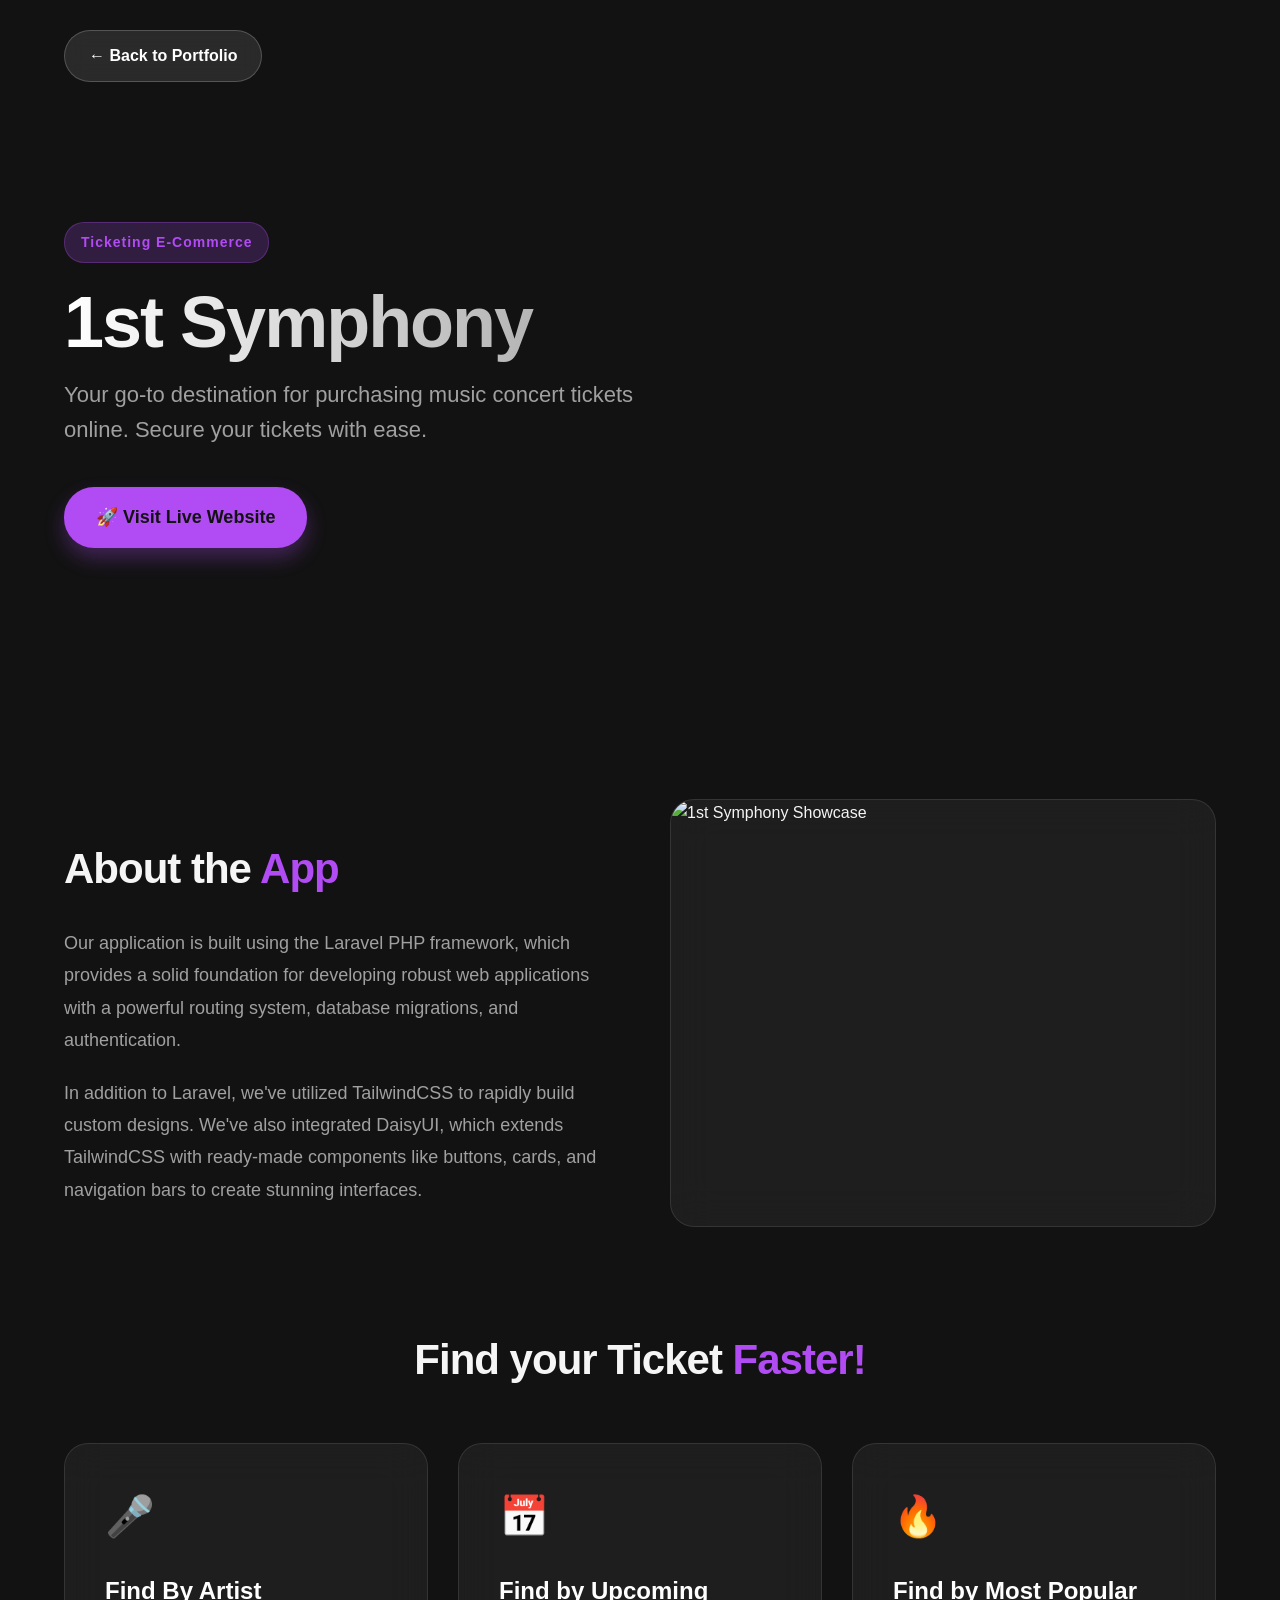
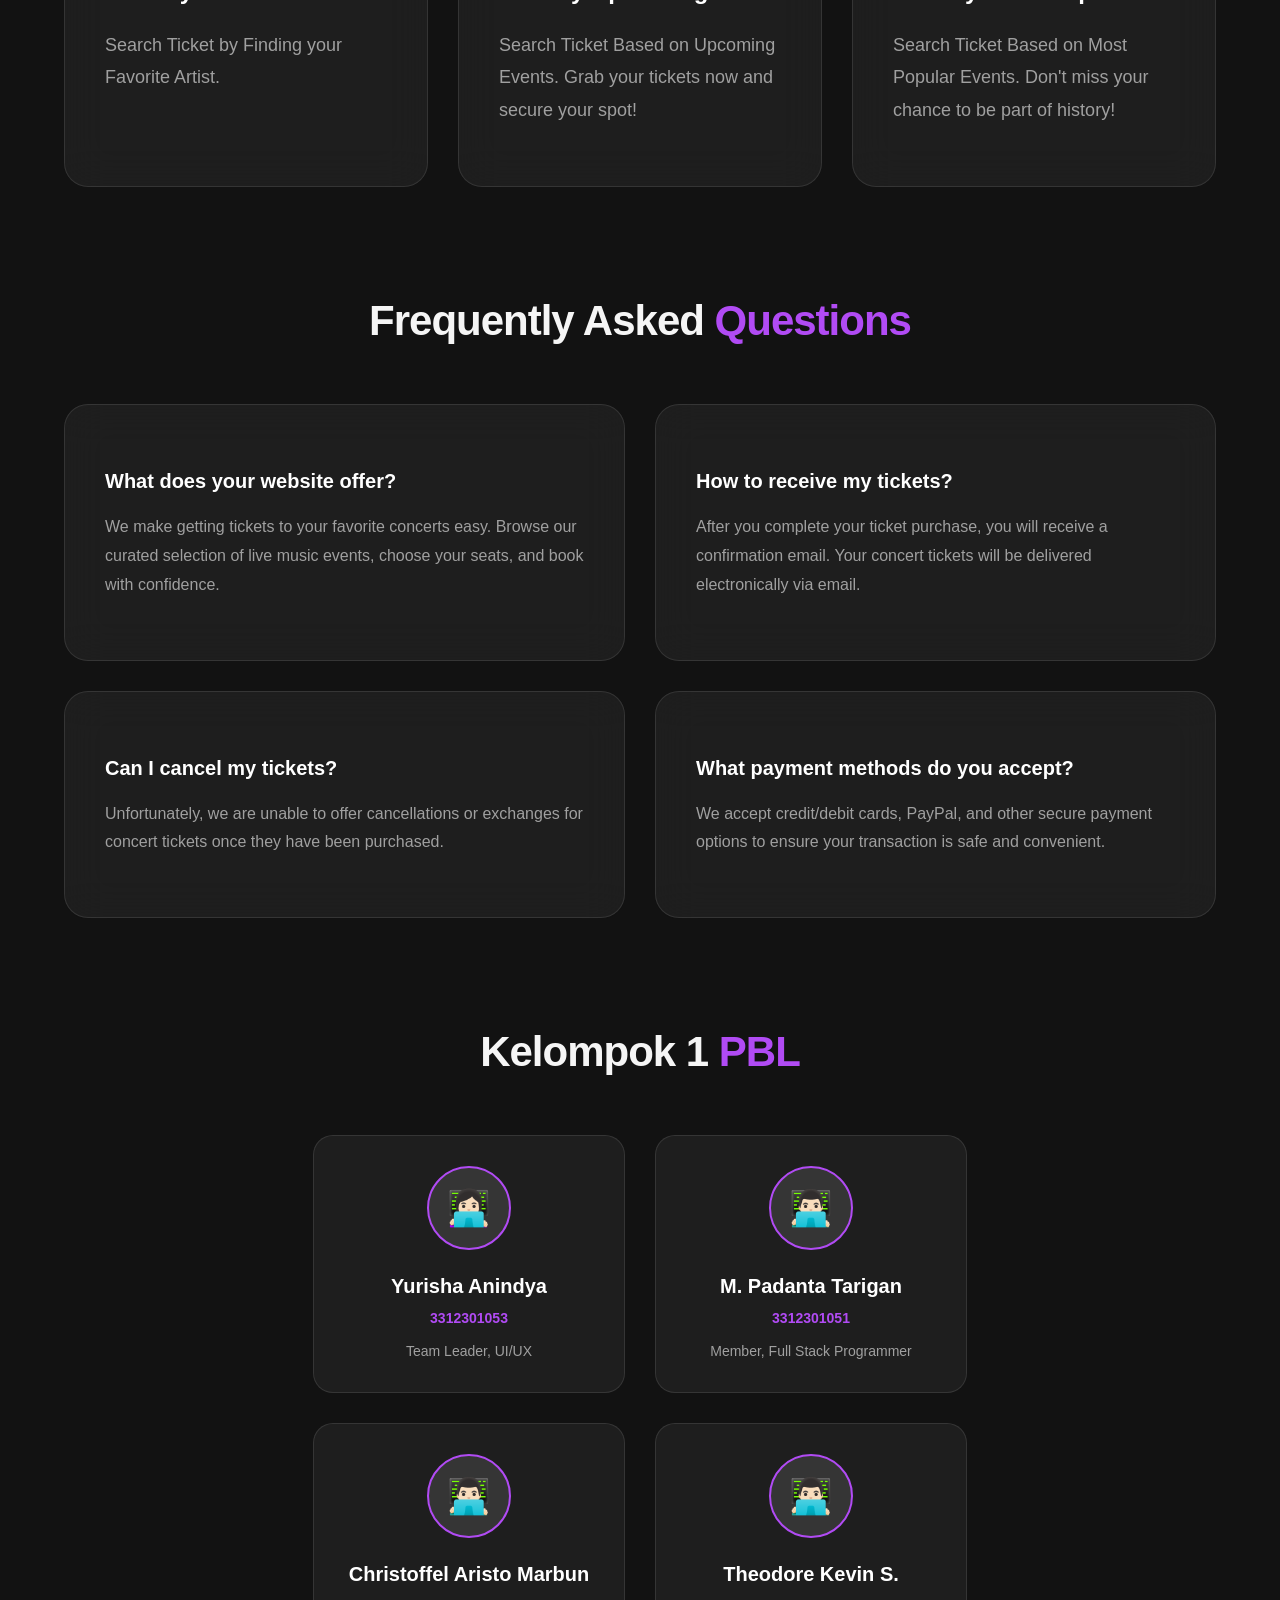
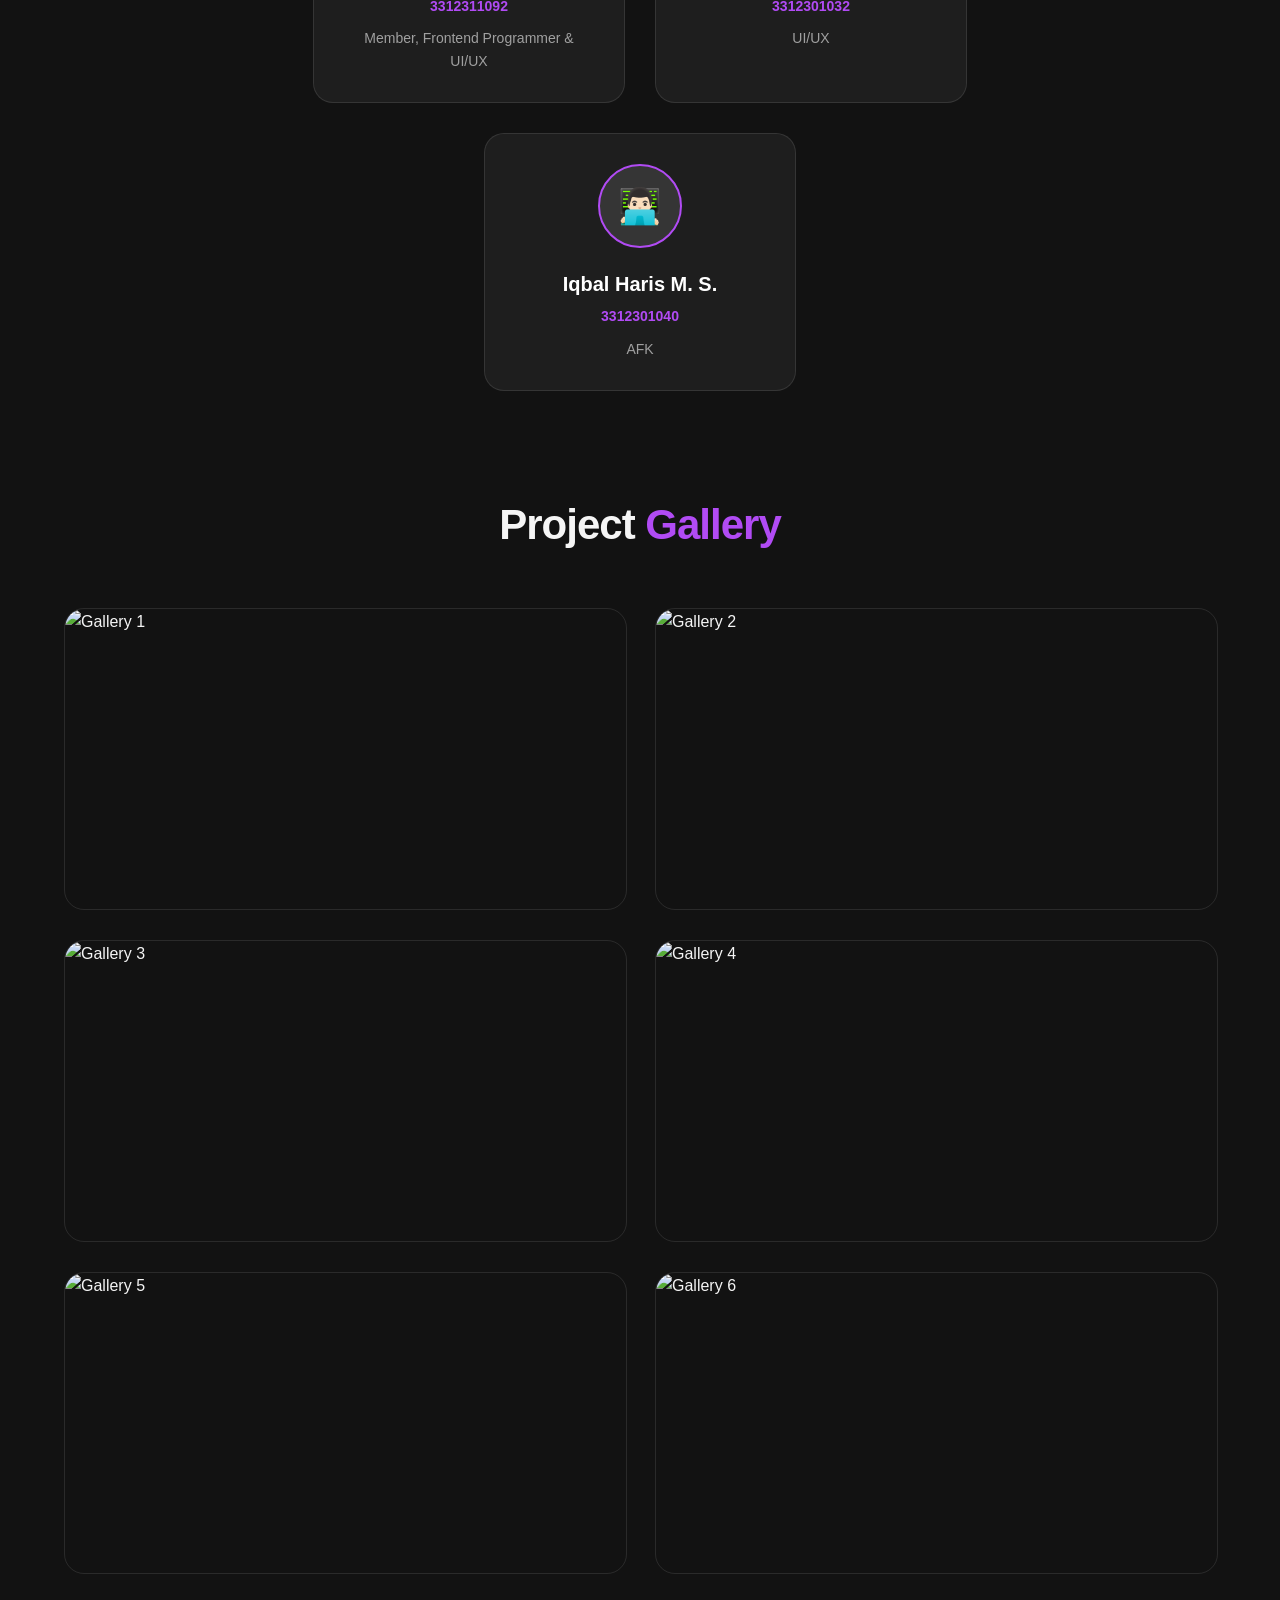
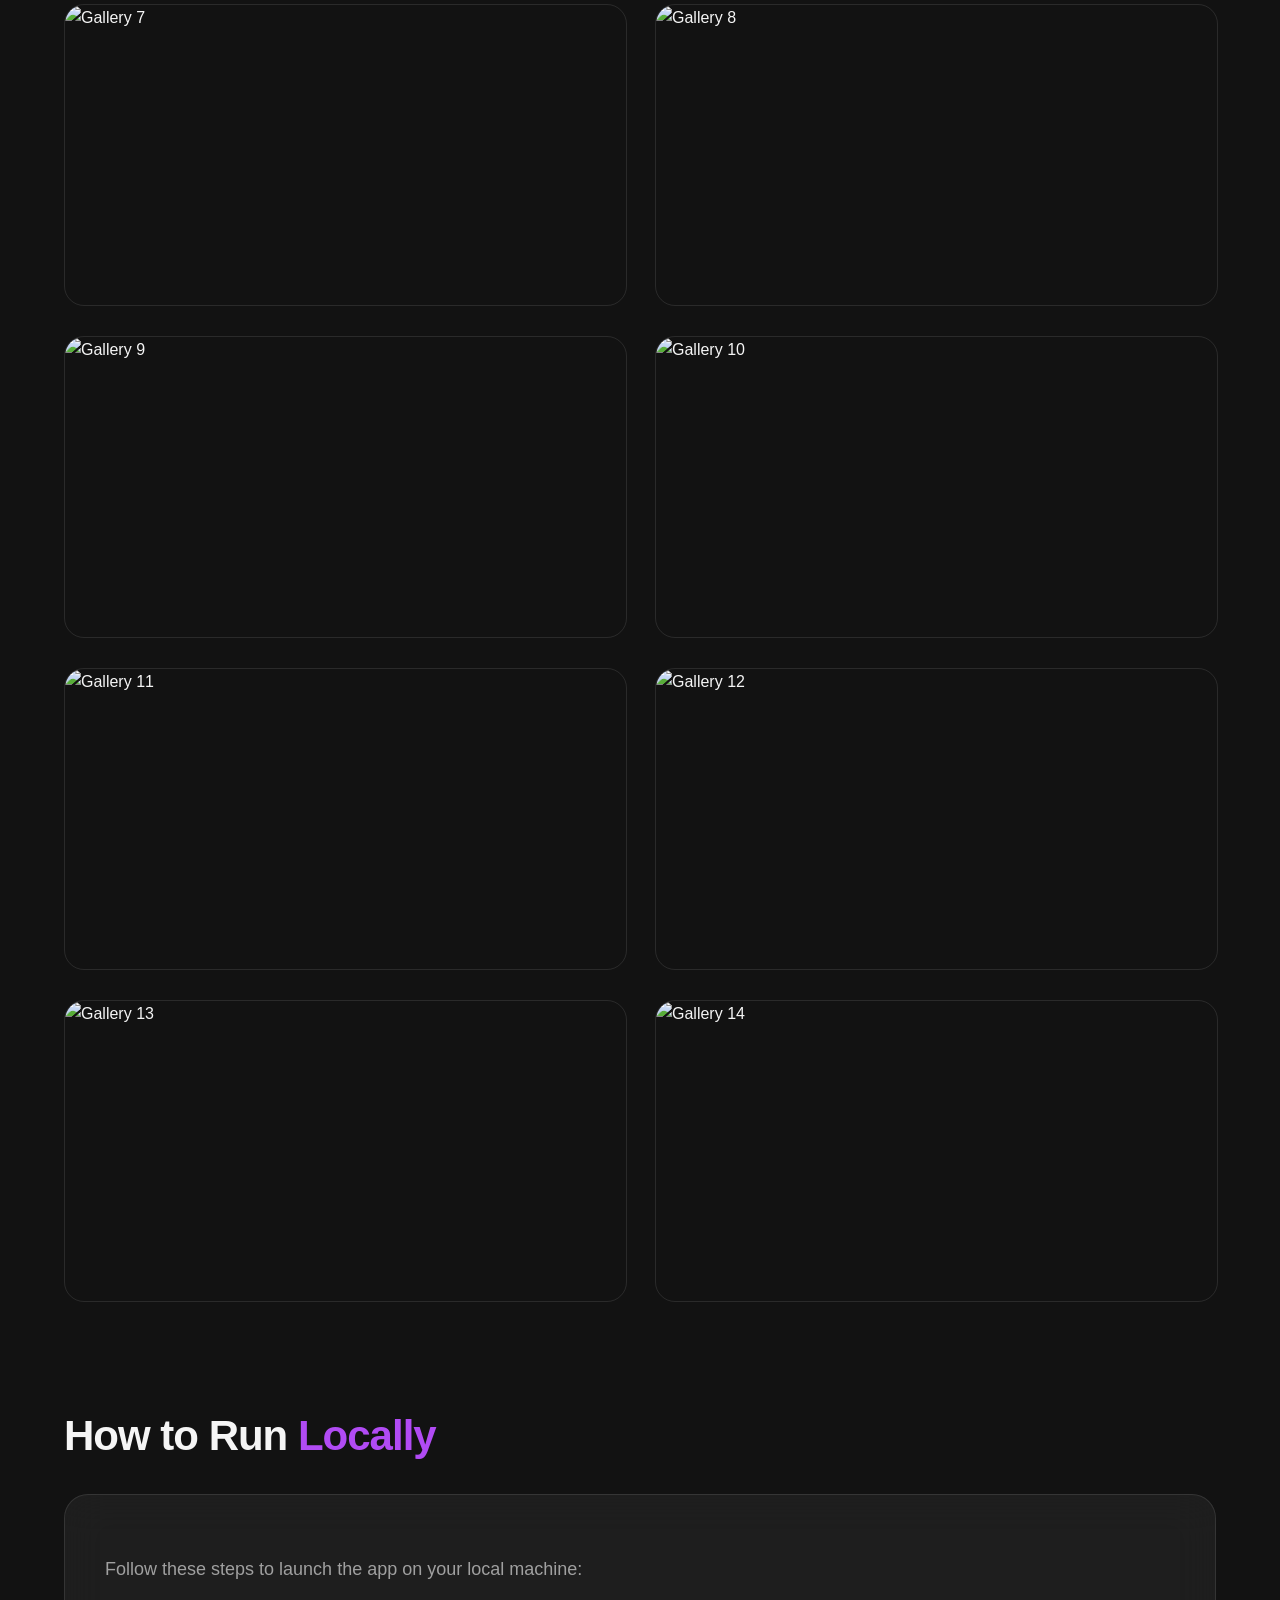
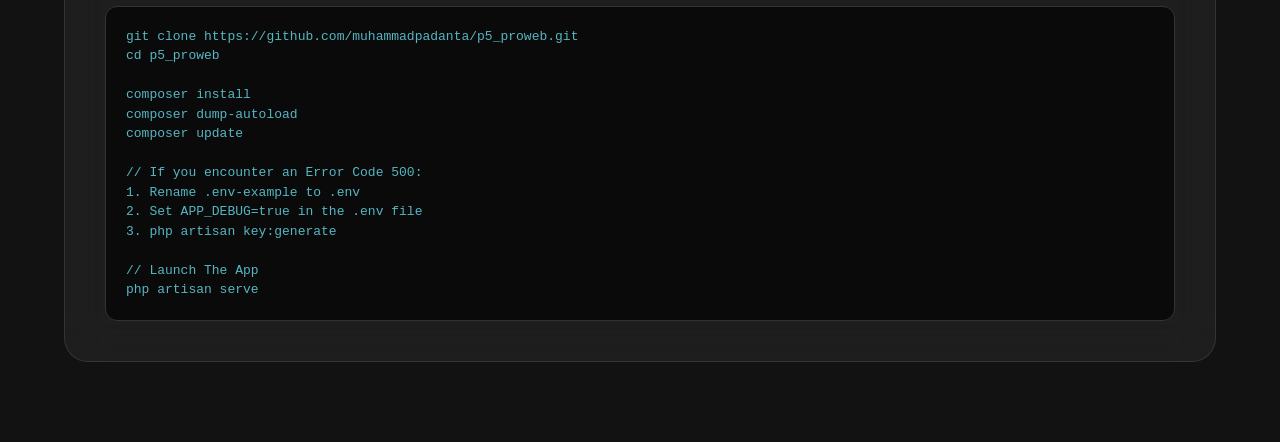
==== 1st_symphony.html @ 8ffbeee8 "v0.1 Add more image and more text detail for modal detail and detail page for 2nd project." ====
<!DOCTYPE html>
<html lang="en">
<head>
    <meta charset="UTF-8">
    <meta name="viewport" content="width=device-width, initial-scale=1.0">
    <title>1st Symphony - Detailed Project</title>
    <!-- Premium Fonts -->
    <link href="https://fonts.cdnfonts.com/css/circular-std" rel="stylesheet">
    <link rel="stylesheet" href="css/1st_symphony.css">
</head>
<body>

    <header>
        <a href="home.html" class="back-btn">
            ← Back to Portfolio
        </a>
    </header>

    <section class="hero">
        <div class="hero-content">
            <div class="hero-badge">Ticketing E-Commerce</div>
            <h1 class="hero-title">1st Symphony</h1>
            <p class="hero-subtitle">Your go-to destination for purchasing music concert tickets online. Secure your tickets with ease.</p>
            <a href="https://1st-symphony.vercel.app/" target="_blank" class="btn-primary" style="margin-top: 10px;">🚀 Visit Live Website</a>
        </div>
    </section>

    <div class="container">
        
        <!-- About & Story -->
        <div class="grid-2">
            <div>
                <h2 class="section-title">About the <span>App</span></h2>
                <p class="text-body">Our application is built using the Laravel PHP framework, which provides a solid foundation for developing robust web applications with a powerful routing system, database migrations, and authentication.</p>
                <p class="text-body">In addition to Laravel, we've utilized TailwindCSS to rapidly build custom designs. We've also integrated DaisyUI, which extends TailwindCSS with ready-made components like buttons, cards, and navigation bars to create stunning interfaces.</p>
            </div>
            <div class="glass-card" style="padding: 0; overflow: hidden; height: 100%;">
                <img src="https://lh3.googleusercontent.com/d/1M9meDDdeCRFriRkphtxh-gflbbLegsk-=w1200" style="width: 100%; height: 100%; object-fit: cover;" alt="1st Symphony Showcase">
            </div>
        </div>

        <!-- Why Choose Us / Features -->
        <h2 class="section-title" style="text-align: center; margin-bottom: 50px;">Find your Ticket <span>Faster!</span></h2>
        <div class="cards-grid">
            <div class="glass-card">
                <div class="card-icon">🎤</div>
                <h3 class="card-title">Find By Artist</h3>
                <p class="text-body">Search Ticket by Finding your Favorite Artist.</p>
            </div>
            <div class="glass-card">
                <div class="card-icon">📅</div>
                <h3 class="card-title">Find by Upcoming</h3>
                <p class="text-body">Search Ticket Based on Upcoming Events. Grab your tickets now and secure your spot!</p>
            </div>
            <div class="glass-card">
                <div class="card-icon">🔥</div>
                <h3 class="card-title">Find by Most Popular</h3>
                <p class="text-body">Search Ticket Based on Most Popular Events. Don't miss your chance to be part of history!</p>
            </div>
        </div>

        <!-- FAQ -->
        <h2 class="section-title" style="text-align: center; margin-bottom: 50px;">Frequently Asked <span>Questions</span></h2>
        <div class="cards-grid" style="grid-template-columns: repeat(auto-fit, minmax(400px, 1fr));">
            <div class="glass-card">
                <h3 class="card-title" style="font-size: 20px;">What does your website offer?</h3>
                <p class="text-body" style="font-size: 16px;">We make getting tickets to your favorite concerts easy. Browse our curated selection of live music events, choose your seats, and book with confidence.</p>
            </div>
            <div class="glass-card">
                <h3 class="card-title" style="font-size: 20px;">How to receive my tickets?</h3>
                <p class="text-body" style="font-size: 16px;">After you complete your ticket purchase, you will receive a confirmation email. Your concert tickets will be delivered electronically via email.</p>
            </div>
            <div class="glass-card">
                <h3 class="card-title" style="font-size: 20px;">Can I cancel my tickets?</h3>
                <p class="text-body" style="font-size: 16px;">Unfortunately, we are unable to offer cancellations or exchanges for concert tickets once they have been purchased.</p>
            </div>
            <div class="glass-card">
                <h3 class="card-title" style="font-size: 20px;">What payment methods do you accept?</h3>
                <p class="text-body" style="font-size: 16px;">We accept credit/debit cards, PayPal, and other secure payment options to ensure your transaction is safe and convenient.</p>
            </div>
        </div>

        <!-- Meet The Team -->
        <h2 class="section-title" style="text-align: center; margin-top: 100px; margin-bottom: 50px;">Kelompok 1 <span>PBL</span></h2>
        <div class="team-grid">
            <div class="team-card">
                <div class="team-avatar">👩🏻‍💻</div>
                <div class="team-name">Yurisha Anindya</div>
                <div class="team-role">3312301053</div>
                <div class="team-spec">Team Leader, UI/UX</div>
            </div>
            <div class="team-card">
                <div class="team-avatar">👨🏻‍💻</div>
                <div class="team-name">M. Padanta Tarigan</div>
                <div class="team-role">3312301051</div>
                <div class="team-spec">Member, Full Stack Programmer</div>
            </div>
            <div class="team-card">
                <div class="team-avatar">👨🏻‍💻</div>
                <div class="team-name">Christoffel Aristo Marbun</div>
                <div class="team-role">3312311092</div>
                <div class="team-spec">Member, Frontend Programmer & UI/UX</div>
            </div>
            <div class="team-card">
                <div class="team-avatar">👨🏻‍💻</div>
                <div class="team-name">Theodore Kevin S.</div>
                <div class="team-role">3312301032</div>
                <div class="team-spec">UI/UX</div>
            </div>
            <div class="team-card">
                <div class="team-avatar">👨🏻‍💻</div>
                <div class="team-name">Iqbal Haris M. S.</div>
                <div class="team-role">3312301040</div>
                <div class="team-spec">AFK</div>
            </div>
        </div>

        <!-- Project Gallery -->
        <h2 class="section-title" style="text-align: center; margin-top: 100px;">Project <span>Gallery</span></h2>
        <div class="gallery-grid" id="full-gallery">
            <!-- 12 images will be mapped here -->
            <div class="gallery-item"><img src="https://lh3.googleusercontent.com/d/1ELaao-S8mgKLA0wbKJjKaah7bXilprCY=w1000" alt="Gallery 1"></div>
            <div class="gallery-item"><img src="https://lh3.googleusercontent.com/d/15gKWUoeyFCJWY5-N2DxJc_J56uw7DL7V=w1000" alt="Gallery 2"></div>
            <div class="gallery-item"><img src="https://lh3.googleusercontent.com/d/1DKKz6XjZy7l-2zPXHeFeXXsxt3mHaNPM=w1000" alt="Gallery 3"></div>
            <div class="gallery-item"><img src="https://lh3.googleusercontent.com/d/1bD1lU9ze-KS4EWHLhtmPVT5eXxXL5MTI=w1000" alt="Gallery 4"></div>
            <div class="gallery-item"><img src="https://lh3.googleusercontent.com/d/1gyg-O_x8rsV1ubLQIowdL4n1k6j46_zu=w1000" alt="Gallery 5"></div>
            <div class="gallery-item"><img src="https://lh3.googleusercontent.com/d/1UczRWrLhGSUG_2Swq38Efkp7zLHenViD=w1000" alt="Gallery 6"></div>
            <div class="gallery-item"><img src="https://lh3.googleusercontent.com/d/1CTN18gXGuvD6Ed-XiVDb_vLeGHLyNla7=w1000" alt="Gallery 7"></div>
            <div class="gallery-item"><img src="https://lh3.googleusercontent.com/d/1DXfaAK1ZrcBq68-I9Lsg0AVnaPftVHBS=w1000" alt="Gallery 8"></div>
            <div class="gallery-item"><img src="https://lh3.googleusercontent.com/d/1ygyI26k_1Y0TCSefZ6HQ2Y8RX9ONV-Vs=w1000" alt="Gallery 9"></div>
            <div class="gallery-item"><img src="https://lh3.googleusercontent.com/d/13VceK6g9j78x7Pam8geO0kDnL5gvmGfU=w1000" alt="Gallery 10"></div>
            <div class="gallery-item"><img src="https://lh3.googleusercontent.com/d/1uSlr2WNOui5NF1iSUMbbkMt5grY7IBDr=w1000" alt="Gallery 11"></div>
            <div class="gallery-item"><img src="https://lh3.googleusercontent.com/d/1-8yfGTO_n9potPVoma6hW9yG2PZvD8e_=w1000" alt="Gallery 12"></div>
            <div class="gallery-item"><img src="https://lh3.googleusercontent.com/d/1rzcoSJRonyyX-H9tCE_EyI6LFRMRXary=w1000" alt="Gallery 13"></div>
            <div class="gallery-item"><img src="https://lh3.googleusercontent.com/d/1M9meDDdeCRFriRkphtxh-gflbbLegsk-=w1000" alt="Gallery 14"></div>
        </div>
        
        <!-- Run Locally -->
        <h2 class="section-title" style="margin-top: 100px;">How to Run <span>Locally</span></h2>
        <div class="glass-card">
            <p class="text-body" style="margin-bottom: 10px;">Follow these steps to launch the app on your local machine:</p>
            <div class="code-block">
                git clone https://github.com/muhammadpadanta/p5_proweb.git<br>
                cd p5_proweb<br>
                <br>
                composer install<br>
                composer dump-autoload<br>
                composer update<br>
                <br>
                // If you encounter an Error Code 500:<br>
                1. Rename .env-example to .env<br>
                2. Set APP_DEBUG=true in the .env file<br>
                3. php artisan key:generate<br>
                <br>
                // Launch The App<br>
                php artisan serve
            </div>
        </div>

    </div>

    <!-- Lightbox Preview -->
    <div id="lightbox" class="lightbox">
        <img id="lightbox-img" src="" alt="Preview">
    </div>

    <!-- Reuse the same detail project script -->
    <script src="js/o_cos.js"></script>
</body>
</html>
---- css/1st_symphony.css ----
:root {
    --primary: #b14bf4;
    --bg-dark: #121212;
    --text-light: #f5f5f5;
    --text-muted: #a0a0a0;
    --card-bg: rgba(255, 255, 255, 0.05);
    --card-border: rgba(255, 255, 255, 0.1);
}

body {
    font-family: 'Circular Std', sans-serif;
    margin: 0;
    padding: 0;
    background-color: var(--bg-dark);
    color: var(--text-light);
    overflow-x: hidden;
    line-height: 1.6;
}

/* Navbar / Header */
header {
    padding: 30px 5vw;
    display: flex;
    align-items: center;
    justify-content: space-between;
    position: absolute;
    width: 100%;
    box-sizing: border-box;
    z-index: 10;
}

.back-btn {
    text-decoration: none;
    color: white; /* Contrast against dark hero */
    font-weight: bold;
    font-size: 16px;
    display: flex;
    align-items: center;
    gap: 10px;
    background: rgba(255,255,255,0.1);
    padding: 12px 24px;
    border-radius: 30px;
    backdrop-filter: blur(10px);
    border: 1px solid rgba(255,255,255,0.2);
    transition: all 0.3s;
}

.back-btn:hover {
    background: rgba(255,255,255,0.2);
    transform: translateX(-5px);
}

/* Hero Section */
.hero {
    min-height: 80vh;
    background: url('https://lh3.googleusercontent.com/d/1rzcoSJRonyyX-H9tCE_EyI6LFRMRXary=w2000') no-repeat center center/cover;
    position: relative;
    display: flex;
    align-items: center;
    padding: 5vw;
    box-sizing: border-box;
}

/* Gradient Overlay for Text Readability */
.hero::before {
    content: '';
    position: absolute;
    top: 0; left: 0; right: 0; bottom: 0;
    background: linear-gradient(to right, rgba(18,18,18,0.95) 0%, rgba(18,18,18,0.6) 50%, rgba(18,18,18,0.2) 100%);
}

.hero-content {
    position: relative;
    z-index: 1;
    max-width: 800px;
    margin-top: 50px;
}

.hero-badge {
    display: inline-block;
    background: rgba(177, 75, 244, 0.2);
    color: var(--primary);
    padding: 8px 16px;
    border-radius: 20px;
    font-size: 14px;
    font-weight: bold;
    letter-spacing: 1px;
    margin-bottom: 20px;
    border: 1px solid rgba(177, 75, 244, 0.3);
}

.hero-title {
    font-size: 72px;
    font-weight: 900;
    margin: 0 0 15px 0;
    line-height: 1.1;
    letter-spacing: -2px;
    background: linear-gradient(to right, #fff, #a0a0a0);
    -webkit-background-clip: text;
    -webkit-text-fill-color: transparent;
}

.hero-subtitle {
    font-size: 22px;
    font-weight: 400;
    margin: 0 0 30px 0;
    color: var(--text-muted);
    max-width: 600px;
}

.btn-primary {
    display: inline-flex;
    align-items: center;
    gap: 10px;
    background: var(--primary);
    color: #121212;
    padding: 16px 32px;
    border-radius: 30px;
    text-decoration: none;
    font-weight: bold;
    font-size: 18px;
    transition: all 0.3s;
    box-shadow: 0 10px 20px rgba(177, 75, 244, 0.3);
    margin-top: 20px;
}

.btn-primary:hover {
    transform: translateY(-3px);
    box-shadow: 0 15px 25px rgba(177, 75, 244, 0.4);
    background: #d68cff;
}

/* Container & Layout */
.container {
    max-width: 1200px;
    margin: 0 auto;
    padding: 80px 5vw;
}

.grid-2 {
    display: grid;
    grid-template-columns: 1fr 1fr;
    gap: 60px;
    align-items: center;
    margin-bottom: 100px;
}

.section-title {
    font-size: 42px;
    font-weight: 800;
    margin-bottom: 25px;
    letter-spacing: -1px;
}

.section-title span {
    color: var(--primary);
}

.text-body {
    font-size: 18px;
    color: var(--text-muted);
    margin-bottom: 20px;
    line-height: 1.8;
}

/* Features & Tech Stack Cards */
.cards-grid {
    display: grid;
    grid-template-columns: repeat(auto-fit, minmax(300px, 1fr));
    gap: 30px;
    margin-bottom: 100px;
}

.glass-card {
    background: var(--card-bg);
    border: 1px solid var(--card-border);
    border-radius: 24px;
    padding: 40px;
    backdrop-filter: blur(20px);
    transition: transform 0.3s, background 0.3s;
}

.glass-card:hover {
    transform: translateY(-10px);
    background: rgba(255, 255, 255, 0.08);
}

.card-icon {
    font-size: 40px;
    margin-bottom: 20px;
}

.card-title {
    font-size: 24px;
    font-weight: bold;
    margin-bottom: 15px;
    color: white;
}

/* Team Section */
.team-grid {
    display: flex;
    flex-wrap: wrap;
    justify-content: center;
    gap: 30px;
    max-width: 900px;
    margin: 0 auto 100px;
}

.team-card {
    background: var(--card-bg);
    border: 1px solid var(--card-border);
    border-radius: 20px;
    padding: 30px;
    text-align: center;
    flex: 0 1 250px;
}

.team-avatar {
    width: 80px;
    height: 80px;
    background: rgba(255,255,255,0.1);
    border-radius: 50%;
    display: flex;
    align-items: center;
    justify-content: center;
    font-size: 35px;
    margin: 0 auto 20px;
    border: 2px solid var(--primary);
}

.team-name {
    font-size: 20px;
    font-weight: bold;
    margin-bottom: 5px;
    color: white;
}

.team-role {
    font-size: 14px;
    color: var(--primary);
    font-weight: bold;
    margin-bottom: 10px;
}

.team-spec {
    font-size: 14px;
    color: var(--text-muted);
}

/* Image Gallery */
.gallery-grid {
    display: grid;
    grid-template-columns: repeat(auto-fit, minmax(400px, 1fr));
    gap: 30px;
    margin-top: 50px;
}

.gallery-item {
    width: 100%;
    height: 300px;
    border-radius: 20px;
    overflow: hidden;
    border: 1px solid var(--card-border);
    transition: transform 0.4s ease;
    cursor: pointer;
    position: relative;
}

.gallery-item:hover {
    transform: scale(1.02);
    z-index: 2;
    box-shadow: 0 20px 40px rgba(0,0,0,0.5);
}

.gallery-item img {
    width: 100%;
    height: 100%;
    object-fit: cover;
    display: block;
    transition: opacity 0.3s;
}

.gallery-item:hover img {
    opacity: 0.8;
}

.gallery-item::after {
    content: '🔍 View Full';
    position: absolute;
    top: 50%; left: 50%;
    transform: translate(-50%, -50%);
    opacity: 0;
    background: rgba(0,0,0,0.6);
    padding: 10px 20px;
    border-radius: 30px;
    color: white;
    font-weight: bold;
    transition: opacity 0.3s;
    pointer-events: none;
}

.gallery-item:hover::after {
    opacity: 1;
}

/* Code Block */
.code-block {
    background: #0a0a0a;
    border: 1px solid #333;
    border-radius: 12px;
    padding: 20px;
    font-family: monospace;
    color: #56b6c2;
    overflow-x: auto;
    margin-top: 20px;
    line-height: 1.5;
}

/* =========================================
   LIGHTBOX PREVIEW (Zoom In/Out)
========================================= */
.lightbox {
    position: fixed;
    z-index: 10000;
    left: 0;
    top: 0;
    width: 100vw;
    height: 100vh;
    background-color: rgba(0, 0, 0, 0.85);
    backdrop-filter: blur(10px);
    display: flex;
    align-items: center;
    justify-content: center;
    opacity: 0;
    visibility: hidden;
    transition: opacity 0.4s ease, visibility 0.4s ease;
    cursor: pointer;
}

.lightbox.active {
    opacity: 1;
    visibility: visible;
}

.lightbox img {
    max-width: 90%;
    max-height: 90vh;
    border-radius: 12px;
    box-shadow: 0 20px 50px rgba(0,0,0,0.5);
    transform: scale(0.8);
    transition: transform 0.4s cubic-bezier(0.175, 0.885, 0.32, 1.275);
    cursor: grab;
    will-change: transform;
}

.lightbox.active img {
    transform: scale(1);
}

@media (max-width: 900px) {
    .grid-2 { grid-template-columns: 1fr; gap: 40px; }
    .hero-title { font-size: 48px; }
    .gallery-grid { grid-template-columns: 1fr; }
}
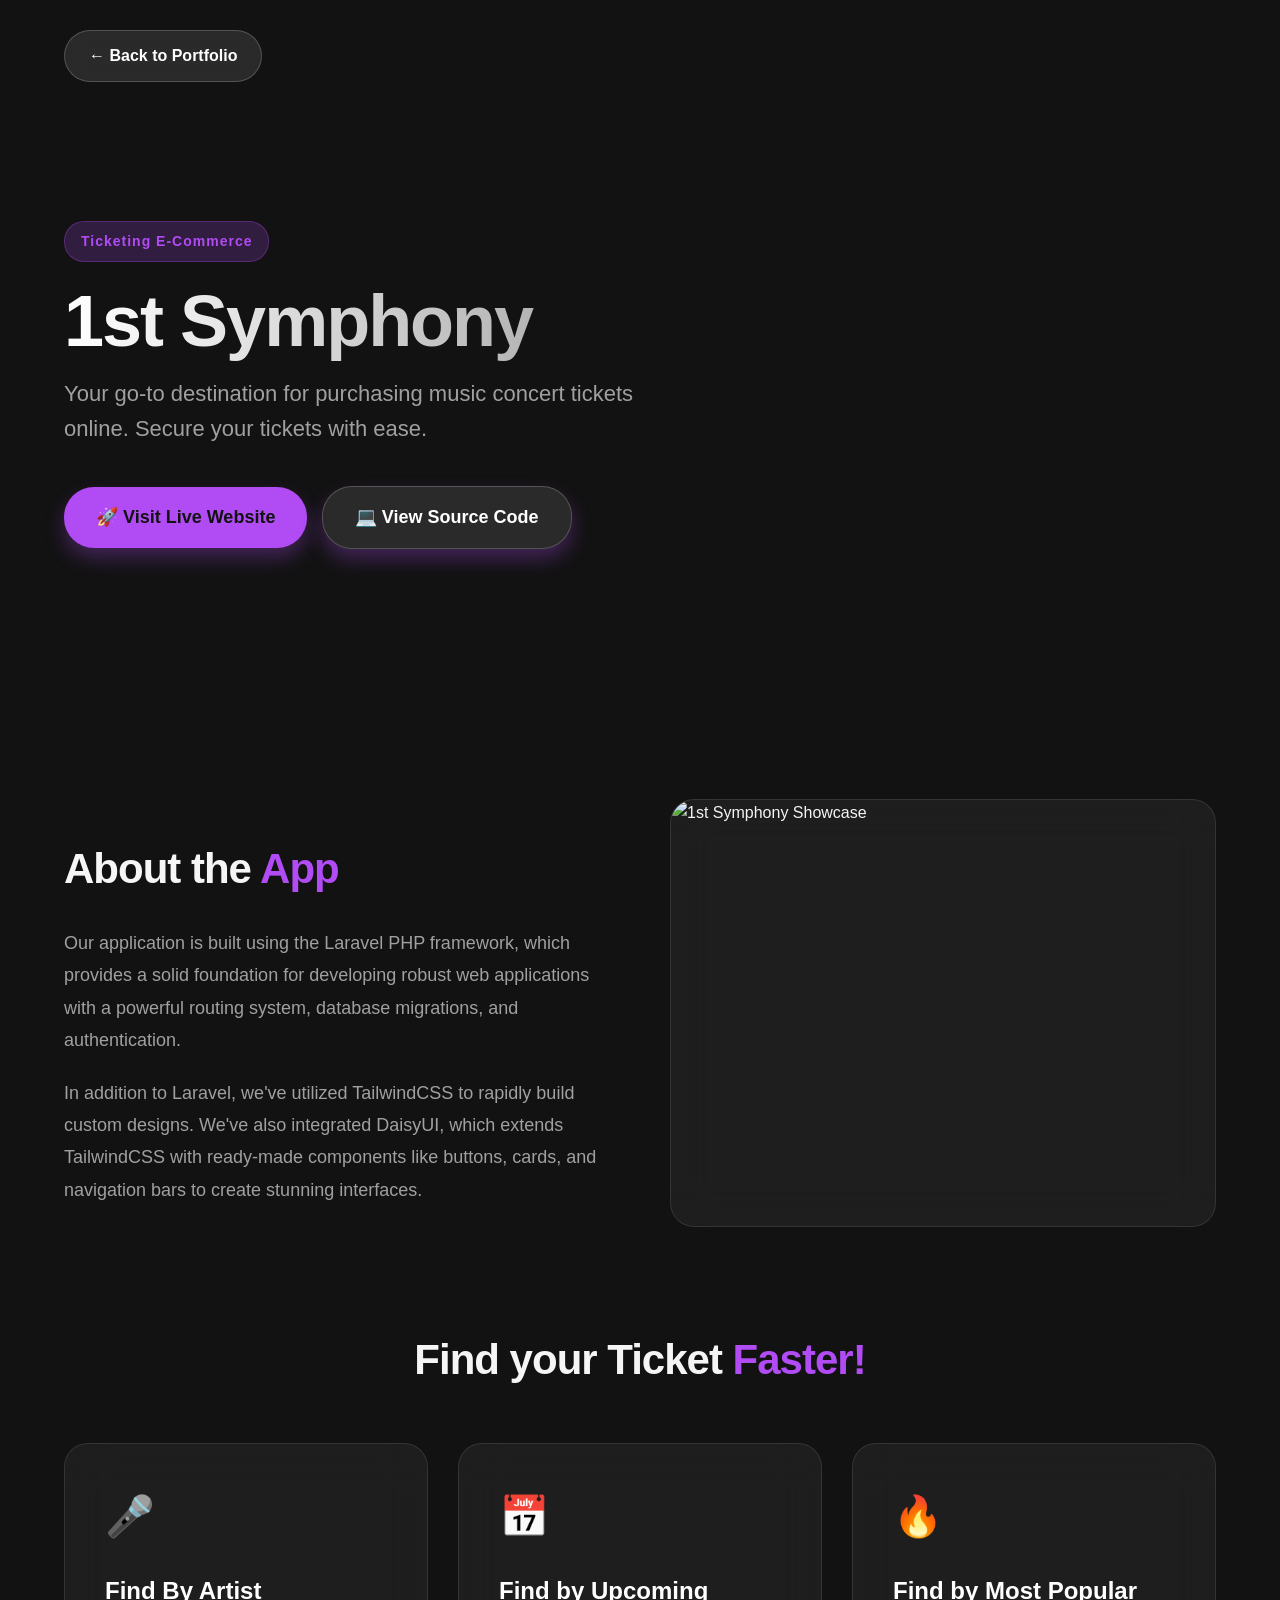
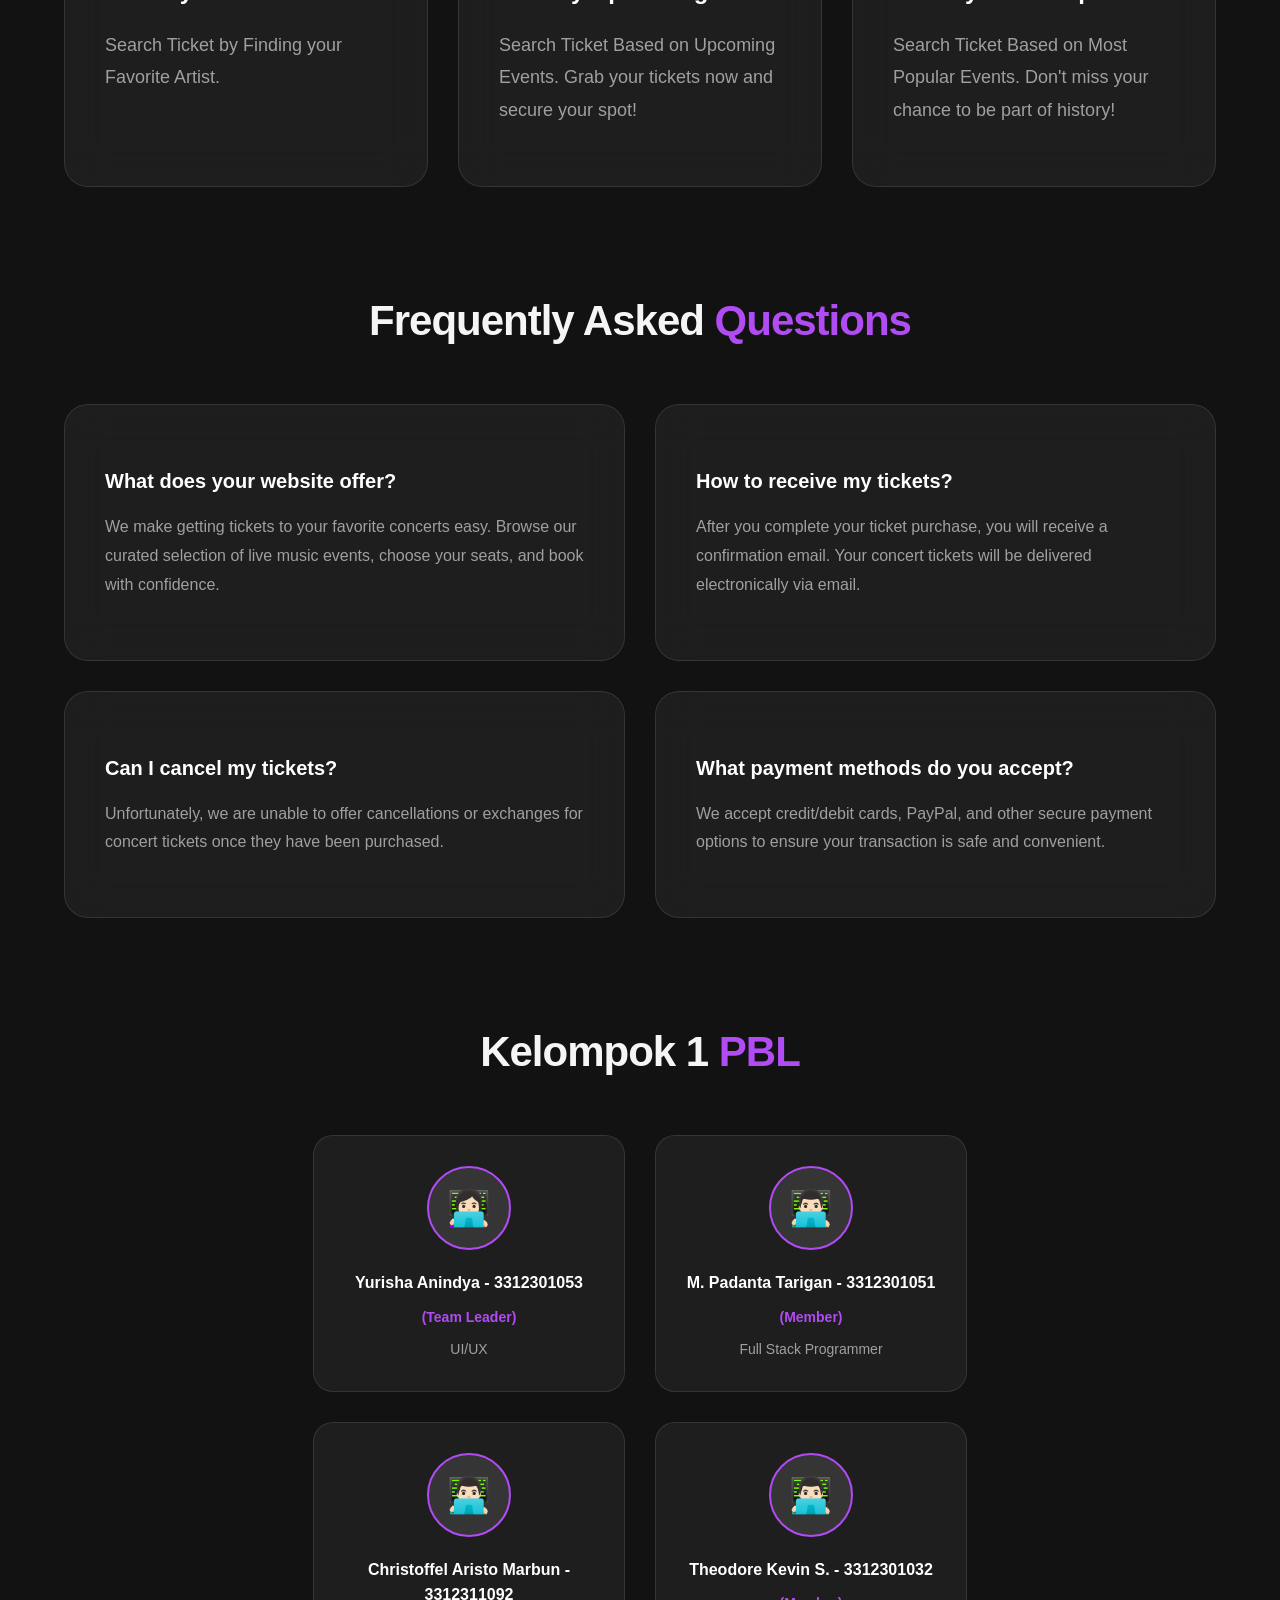
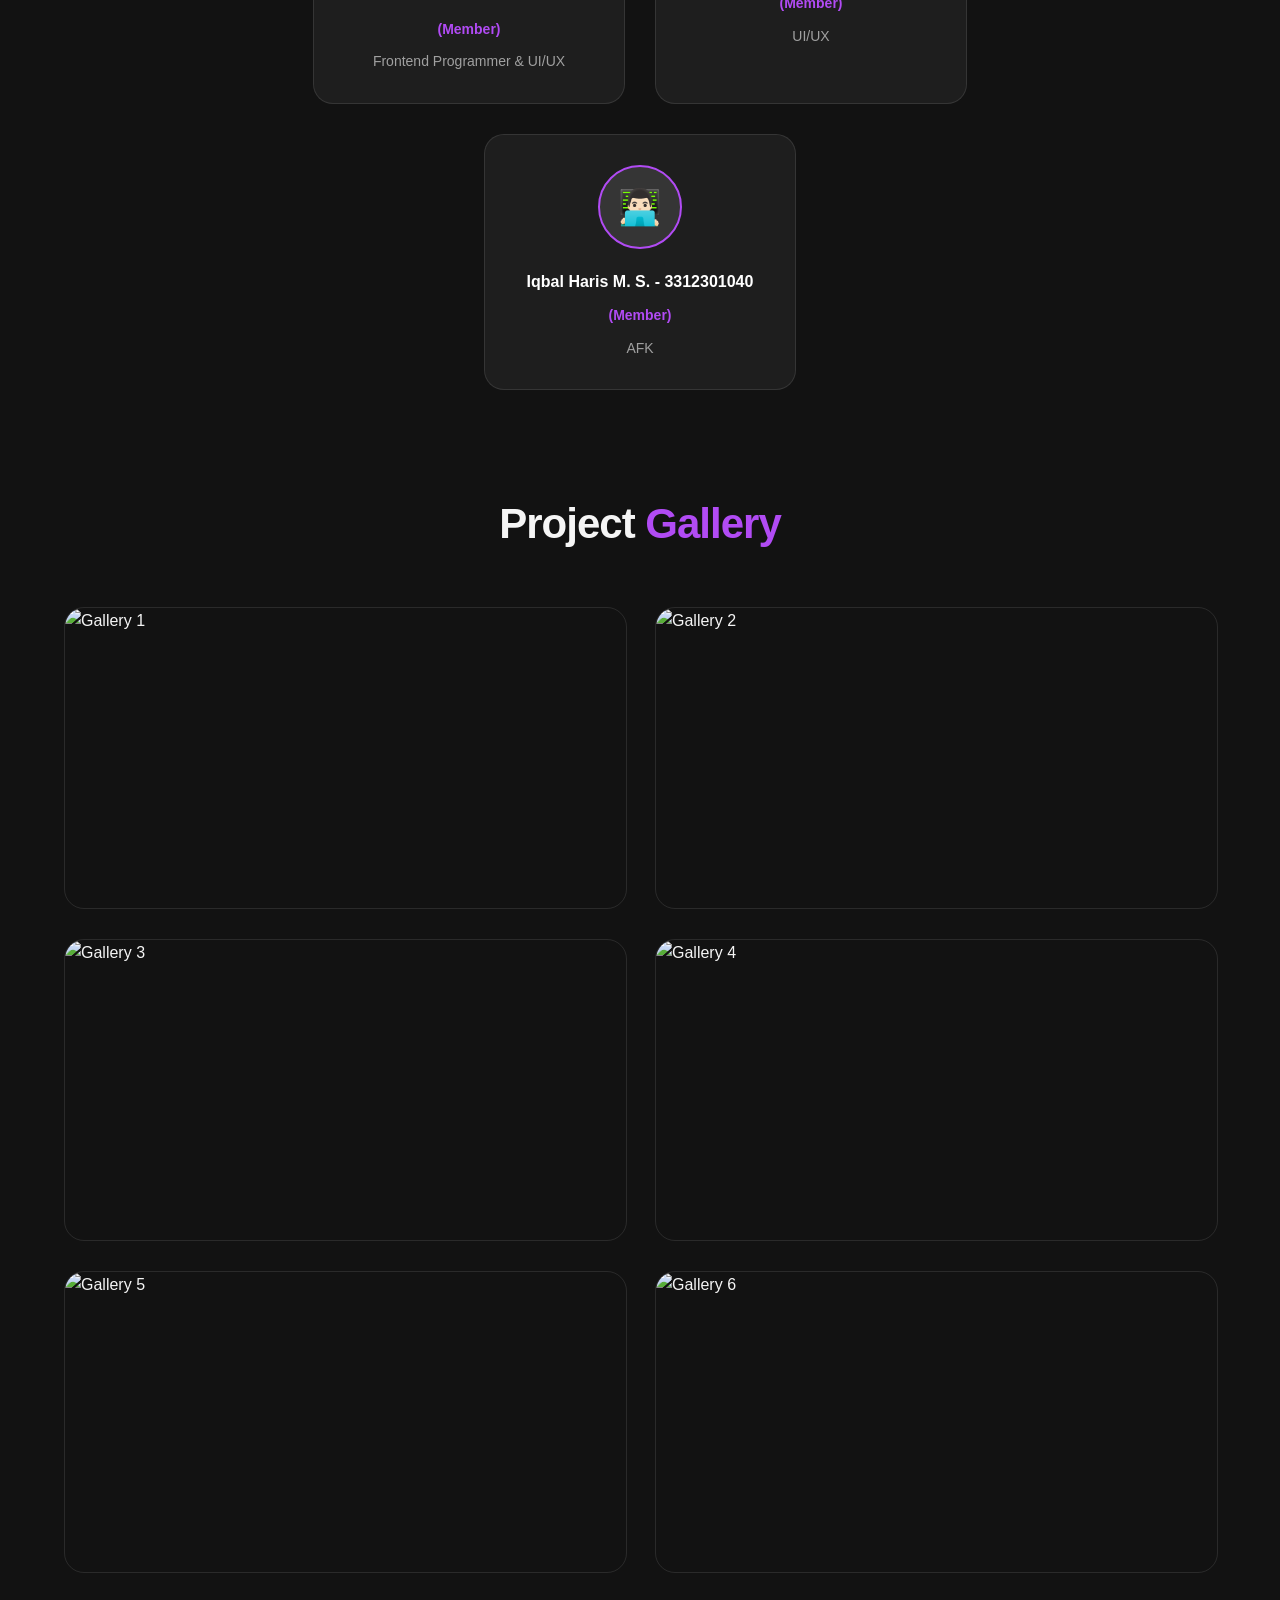
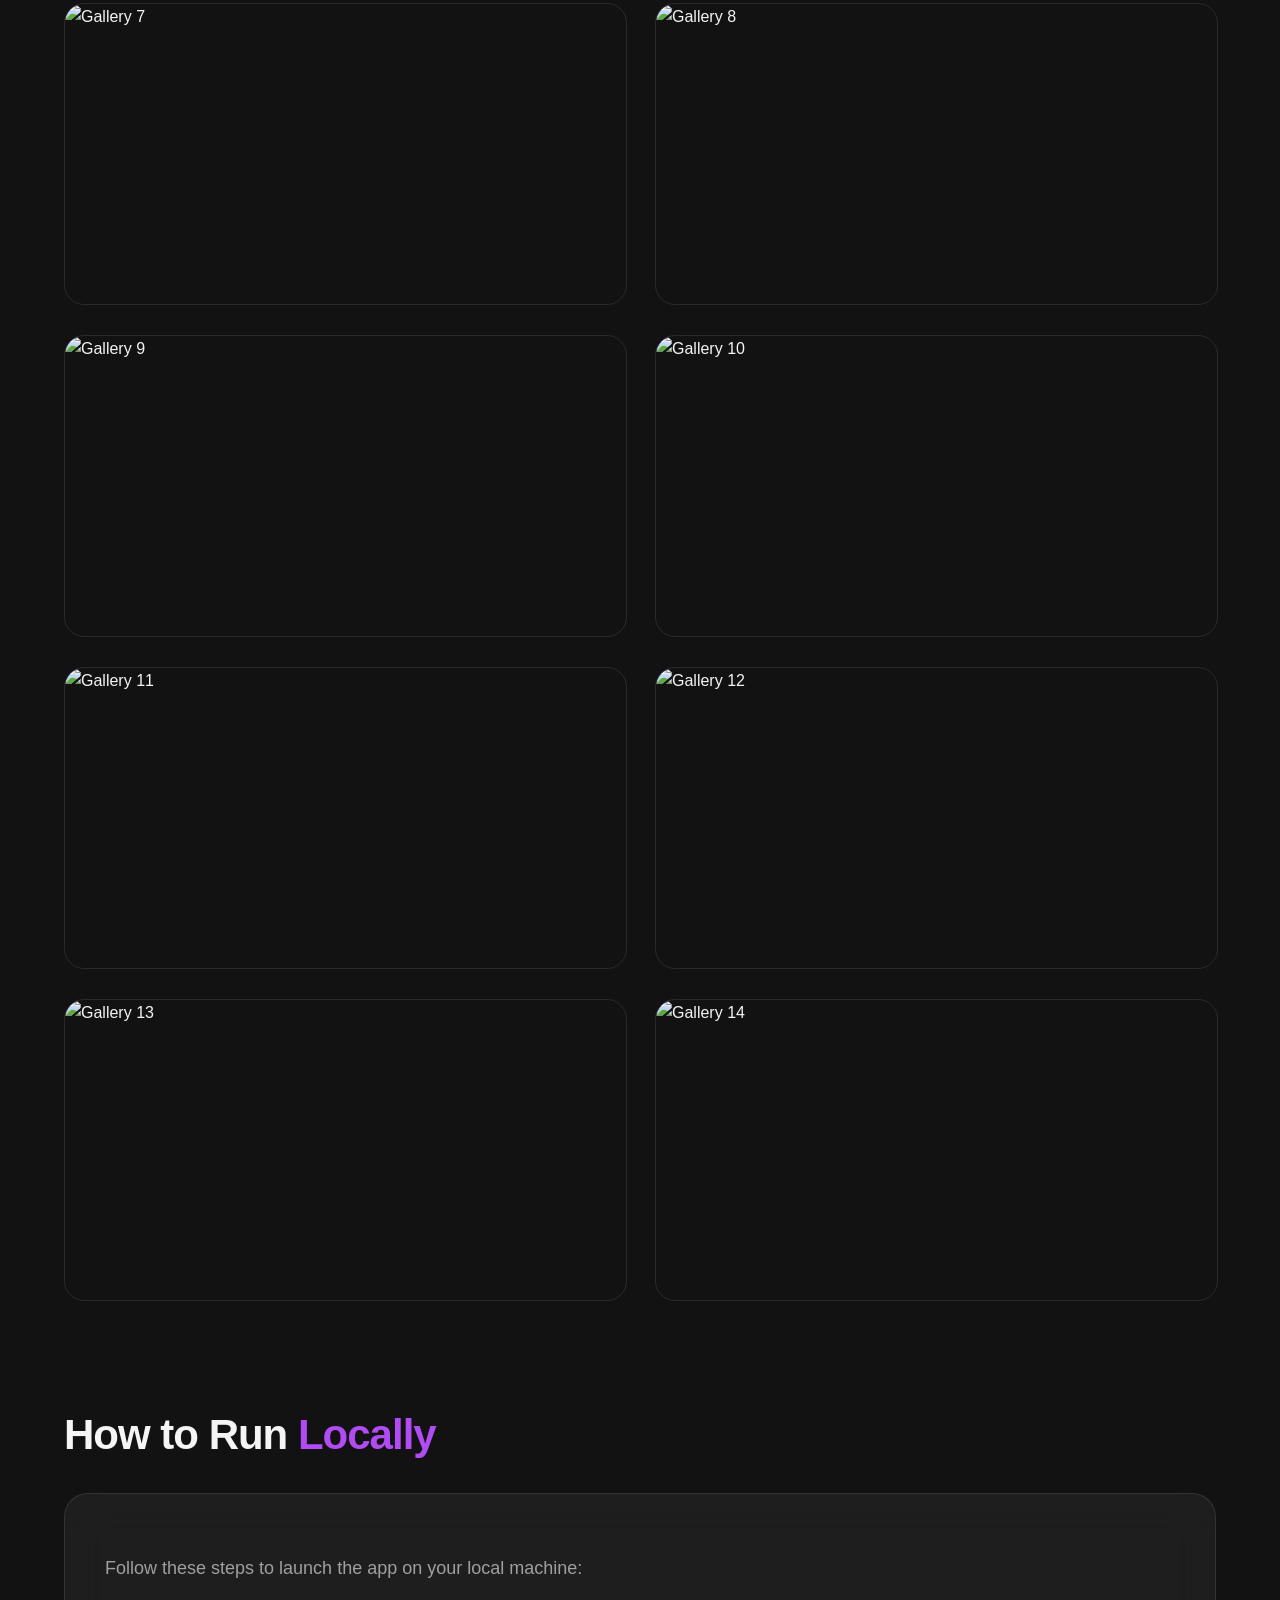
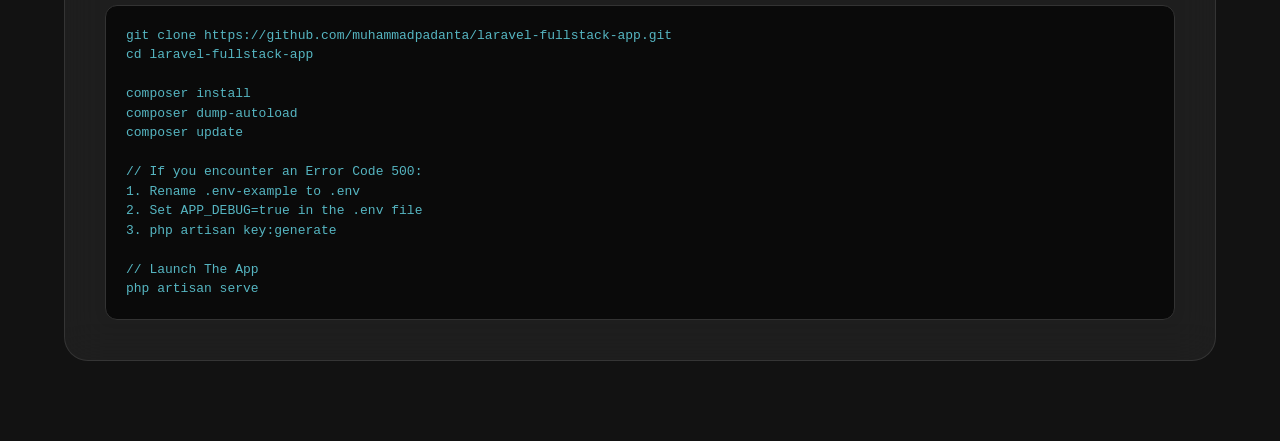
==== commit 0fb3cdc1: "v0.1 Third project added. Detail information about the third project has been added." ====
--- a/1st_symphony.html
+++ b/1st_symphony.html
@@ -22,6 +22,7 @@
             <h1 class="hero-title">1st Symphony</h1>
             <p class="hero-subtitle">Your go-to destination for purchasing music concert tickets online. Secure your tickets with ease.</p>
             <a href="https://1st-symphony.vercel.app/" target="_blank" class="btn-primary" style="margin-top: 10px;">🚀 Visit Live Website</a>
+            <a href="https://github.com/muhammadpadanta/laravel-fullstack-app.git" target="_blank" class="btn-primary" style="margin-top: 10px; margin-left: 10px; background: rgba(255,255,255,0.1); border: 1px solid rgba(255,255,255,0.2); color: white;">💻 View Source Code</a>
         </div>
     </section>
 
@@ -85,32 +86,32 @@
         <div class="team-grid">
             <div class="team-card">
                 <div class="team-avatar">👩🏻‍💻</div>
-                <div class="team-name">Yurisha Anindya</div>
-                <div class="team-role">3312301053</div>
-                <div class="team-spec">Team Leader, UI/UX</div>
-            </div>
-            <div class="team-card">
-                <div class="team-avatar">👨🏻‍💻</div>
-                <div class="team-name">M. Padanta Tarigan</div>
-                <div class="team-role">3312301051</div>
-                <div class="team-spec">Member, Full Stack Programmer</div>
-            </div>
-            <div class="team-card">
-                <div class="team-avatar">👨🏻‍💻</div>
-                <div class="team-name">Christoffel Aristo Marbun</div>
-                <div class="team-role">3312311092</div>
-                <div class="team-spec">Member, Frontend Programmer & UI/UX</div>
-            </div>
-            <div class="team-card">
-                <div class="team-avatar">👨🏻‍💻</div>
-                <div class="team-name">Theodore Kevin S.</div>
-                <div class="team-role">3312301032</div>
+                <div class="team-name" style="font-size: 16px; margin-bottom: 10px;">Yurisha Anindya - 3312301053</div>
+                <div class="team-role">(Team Leader)</div>
                 <div class="team-spec">UI/UX</div>
             </div>
             <div class="team-card">
                 <div class="team-avatar">👨🏻‍💻</div>
-                <div class="team-name">Iqbal Haris M. S.</div>
-                <div class="team-role">3312301040</div>
+                <div class="team-name" style="font-size: 16px; margin-bottom: 10px;">M. Padanta Tarigan - 3312301051</div>
+                <div class="team-role">(Member)</div>
+                <div class="team-spec">Full Stack Programmer</div>
+            </div>
+            <div class="team-card">
+                <div class="team-avatar">👨🏻‍💻</div>
+                <div class="team-name" style="font-size: 16px; margin-bottom: 10px;">Christoffel Aristo Marbun - 3312311092</div>
+                <div class="team-role">(Member)</div>
+                <div class="team-spec">Frontend Programmer & UI/UX</div>
+            </div>
+            <div class="team-card">
+                <div class="team-avatar">👨🏻‍💻</div>
+                <div class="team-name" style="font-size: 16px; margin-bottom: 10px;">Theodore Kevin S. - 3312301032</div>
+                <div class="team-role">(Member)</div>
+                <div class="team-spec">UI/UX</div>
+            </div>
+            <div class="team-card">
+                <div class="team-avatar">👨🏻‍💻</div>
+                <div class="team-name" style="font-size: 16px; margin-bottom: 10px;">Iqbal Haris M. S. - 3312301040</div>
+                <div class="team-role">(Member)</div>
                 <div class="team-spec">AFK</div>
             </div>
         </div>
@@ -121,18 +122,18 @@
             <!-- 12 images will be mapped here -->
             <div class="gallery-item"><img src="https://lh3.googleusercontent.com/d/1ELaao-S8mgKLA0wbKJjKaah7bXilprCY=w1000" alt="Gallery 1"></div>
             <div class="gallery-item"><img src="https://lh3.googleusercontent.com/d/15gKWUoeyFCJWY5-N2DxJc_J56uw7DL7V=w1000" alt="Gallery 2"></div>
-            <div class="gallery-item"><img src="https://lh3.googleusercontent.com/d/1DKKz6XjZy7l-2zPXHeFeXXsxt3mHaNPM=w1000" alt="Gallery 3"></div>
-            <div class="gallery-item"><img src="https://lh3.googleusercontent.com/d/1bD1lU9ze-KS4EWHLhtmPVT5eXxXL5MTI=w1000" alt="Gallery 4"></div>
-            <div class="gallery-item"><img src="https://lh3.googleusercontent.com/d/1gyg-O_x8rsV1ubLQIowdL4n1k6j46_zu=w1000" alt="Gallery 5"></div>
-            <div class="gallery-item"><img src="https://lh3.googleusercontent.com/d/1UczRWrLhGSUG_2Swq38Efkp7zLHenViD=w1000" alt="Gallery 6"></div>
-            <div class="gallery-item"><img src="https://lh3.googleusercontent.com/d/1CTN18gXGuvD6Ed-XiVDb_vLeGHLyNla7=w1000" alt="Gallery 7"></div>
-            <div class="gallery-item"><img src="https://lh3.googleusercontent.com/d/1DXfaAK1ZrcBq68-I9Lsg0AVnaPftVHBS=w1000" alt="Gallery 8"></div>
-            <div class="gallery-item"><img src="https://lh3.googleusercontent.com/d/1ygyI26k_1Y0TCSefZ6HQ2Y8RX9ONV-Vs=w1000" alt="Gallery 9"></div>
-            <div class="gallery-item"><img src="https://lh3.googleusercontent.com/d/13VceK6g9j78x7Pam8geO0kDnL5gvmGfU=w1000" alt="Gallery 10"></div>
-            <div class="gallery-item"><img src="https://lh3.googleusercontent.com/d/1uSlr2WNOui5NF1iSUMbbkMt5grY7IBDr=w1000" alt="Gallery 11"></div>
-            <div class="gallery-item"><img src="https://lh3.googleusercontent.com/d/1-8yfGTO_n9potPVoma6hW9yG2PZvD8e_=w1000" alt="Gallery 12"></div>
-            <div class="gallery-item"><img src="https://lh3.googleusercontent.com/d/1rzcoSJRonyyX-H9tCE_EyI6LFRMRXary=w1000" alt="Gallery 13"></div>
-            <div class="gallery-item"><img src="https://lh3.googleusercontent.com/d/1M9meDDdeCRFriRkphtxh-gflbbLegsk-=w1000" alt="Gallery 14"></div>
+            <div class="gallery-item"><img src="https://lh3.googleusercontent.com/d/1rzcoSJRonyyX-H9tCE_EyI6LFRMRXary=w1000" alt="Gallery 3"></div>
+            <div class="gallery-item"><img src="https://lh3.googleusercontent.com/d/1M9meDDdeCRFriRkphtxh-gflbbLegsk-=w1000" alt="Gallery 4"></div>
+            <div class="gallery-item"><img src="https://lh3.googleusercontent.com/d/1DKKz6XjZy7l-2zPXHeFeXXsxt3mHaNPM=w1000" alt="Gallery 5"></div>
+            <div class="gallery-item"><img src="https://lh3.googleusercontent.com/d/1bD1lU9ze-KS4EWHLhtmPVT5eXxXL5MTI=w1000" alt="Gallery 6"></div>
+            <div class="gallery-item"><img src="https://lh3.googleusercontent.com/d/1gyg-O_x8rsV1ubLQIowdL4n1k6j46_zu=w1000" alt="Gallery 7"></div>
+            <div class="gallery-item"><img src="https://lh3.googleusercontent.com/d/1UczRWrLhGSUG_2Swq38Efkp7zLHenViD=w1000" alt="Gallery 8"></div>
+            <div class="gallery-item"><img src="https://lh3.googleusercontent.com/d/1CTN18gXGuvD6Ed-XiVDb_vLeGHLyNla7=w1000" alt="Gallery 9"></div>
+            <div class="gallery-item"><img src="https://lh3.googleusercontent.com/d/1DXfaAK1ZrcBq68-I9Lsg0AVnaPftVHBS=w1000" alt="Gallery 10"></div>
+            <div class="gallery-item"><img src="https://lh3.googleusercontent.com/d/1ygyI26k_1Y0TCSefZ6HQ2Y8RX9ONV-Vs=w1000" alt="Gallery 11"></div>
+            <div class="gallery-item"><img src="https://lh3.googleusercontent.com/d/13VceK6g9j78x7Pam8geO0kDnL5gvmGfU=w1000" alt="Gallery 12"></div>
+            <div class="gallery-item"><img src="https://lh3.googleusercontent.com/d/1uSlr2WNOui5NF1iSUMbbkMt5grY7IBDr=w1000" alt="Gallery 13"></div>
+            <div class="gallery-item"><img src="https://lh3.googleusercontent.com/d/1-8yfGTO_n9potPVoma6hW9yG2PZvD8e_=w1000" alt="Gallery 14"></div>
         </div>
         
         <!-- Run Locally -->
@@ -140,8 +141,8 @@
         <div class="glass-card">
             <p class="text-body" style="margin-bottom: 10px;">Follow these steps to launch the app on your local machine:</p>
             <div class="code-block">
-                git clone https://github.com/muhammadpadanta/p5_proweb.git<br>
-                cd p5_proweb<br>
+                git clone https://github.com/muhammadpadanta/laravel-fullstack-app.git<br>
+                cd laravel-fullstack-app<br>
                 <br>
                 composer install<br>
                 composer dump-autoload<br>
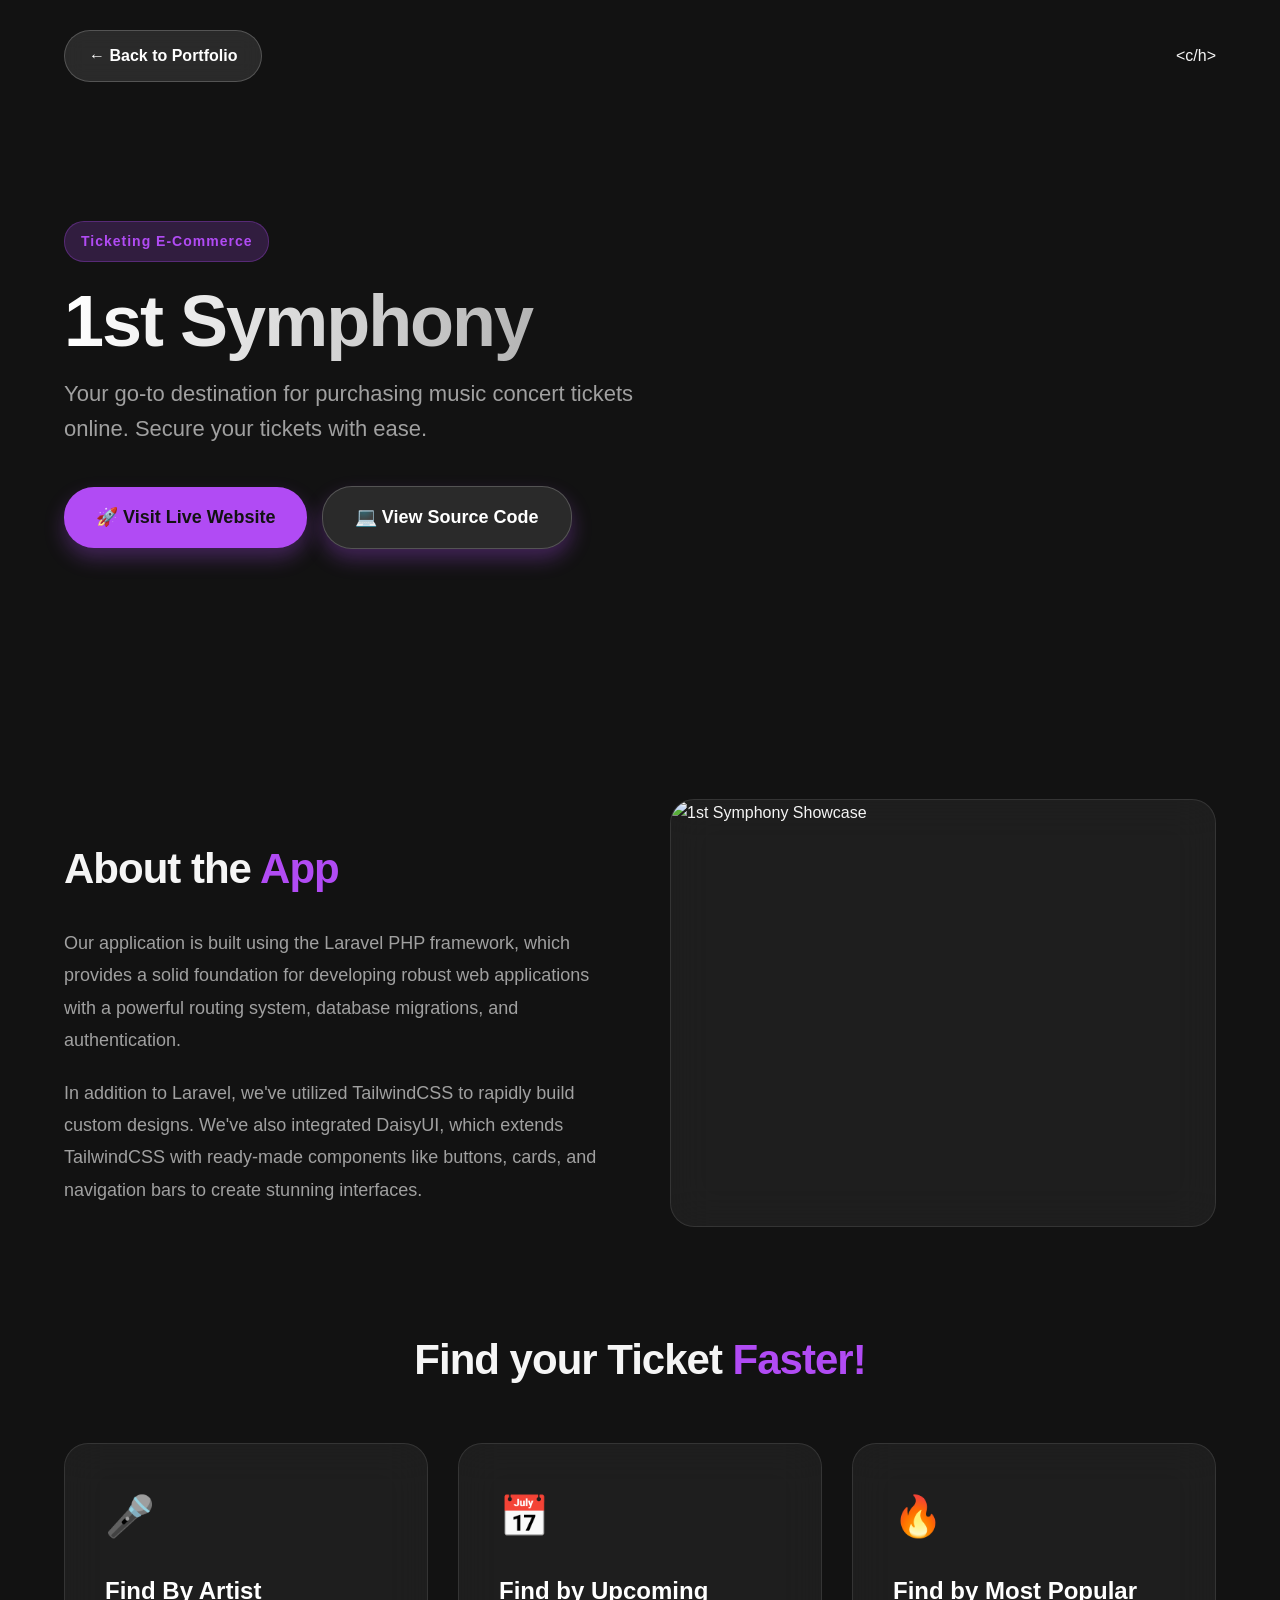
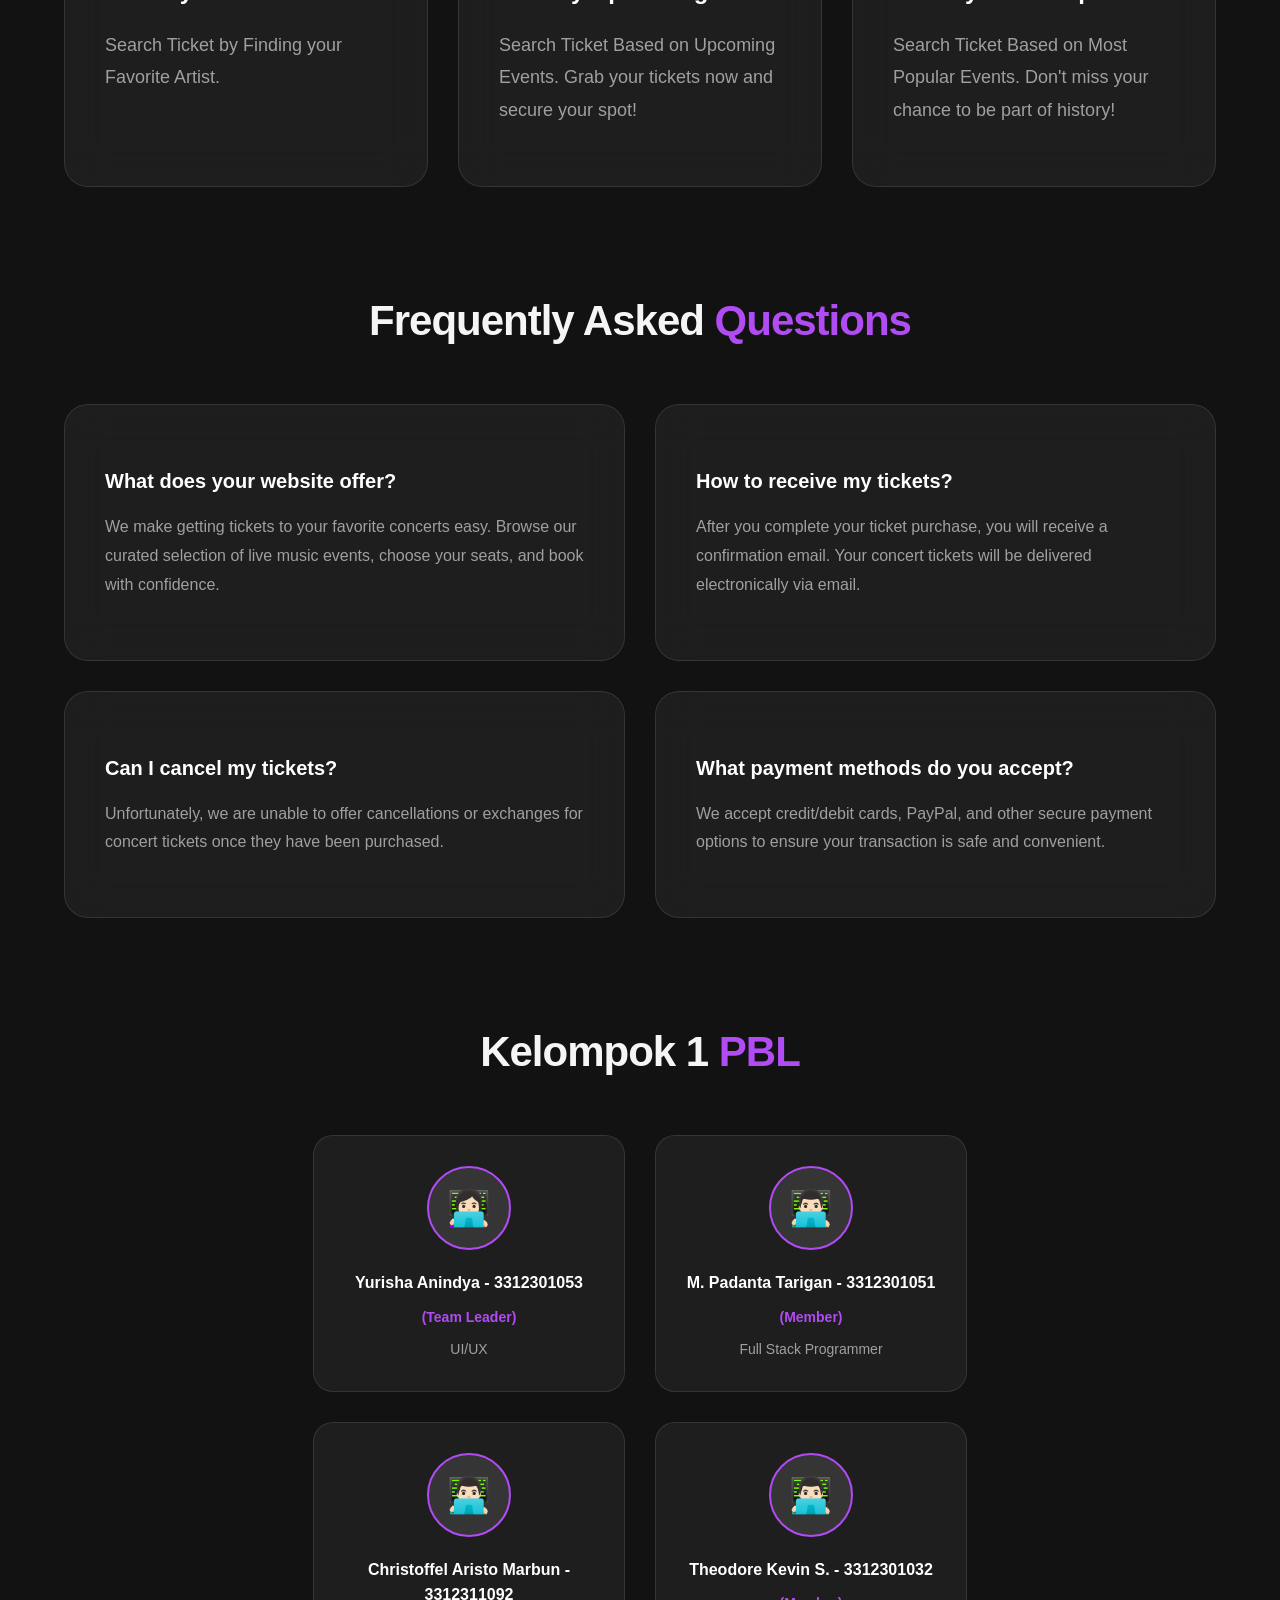
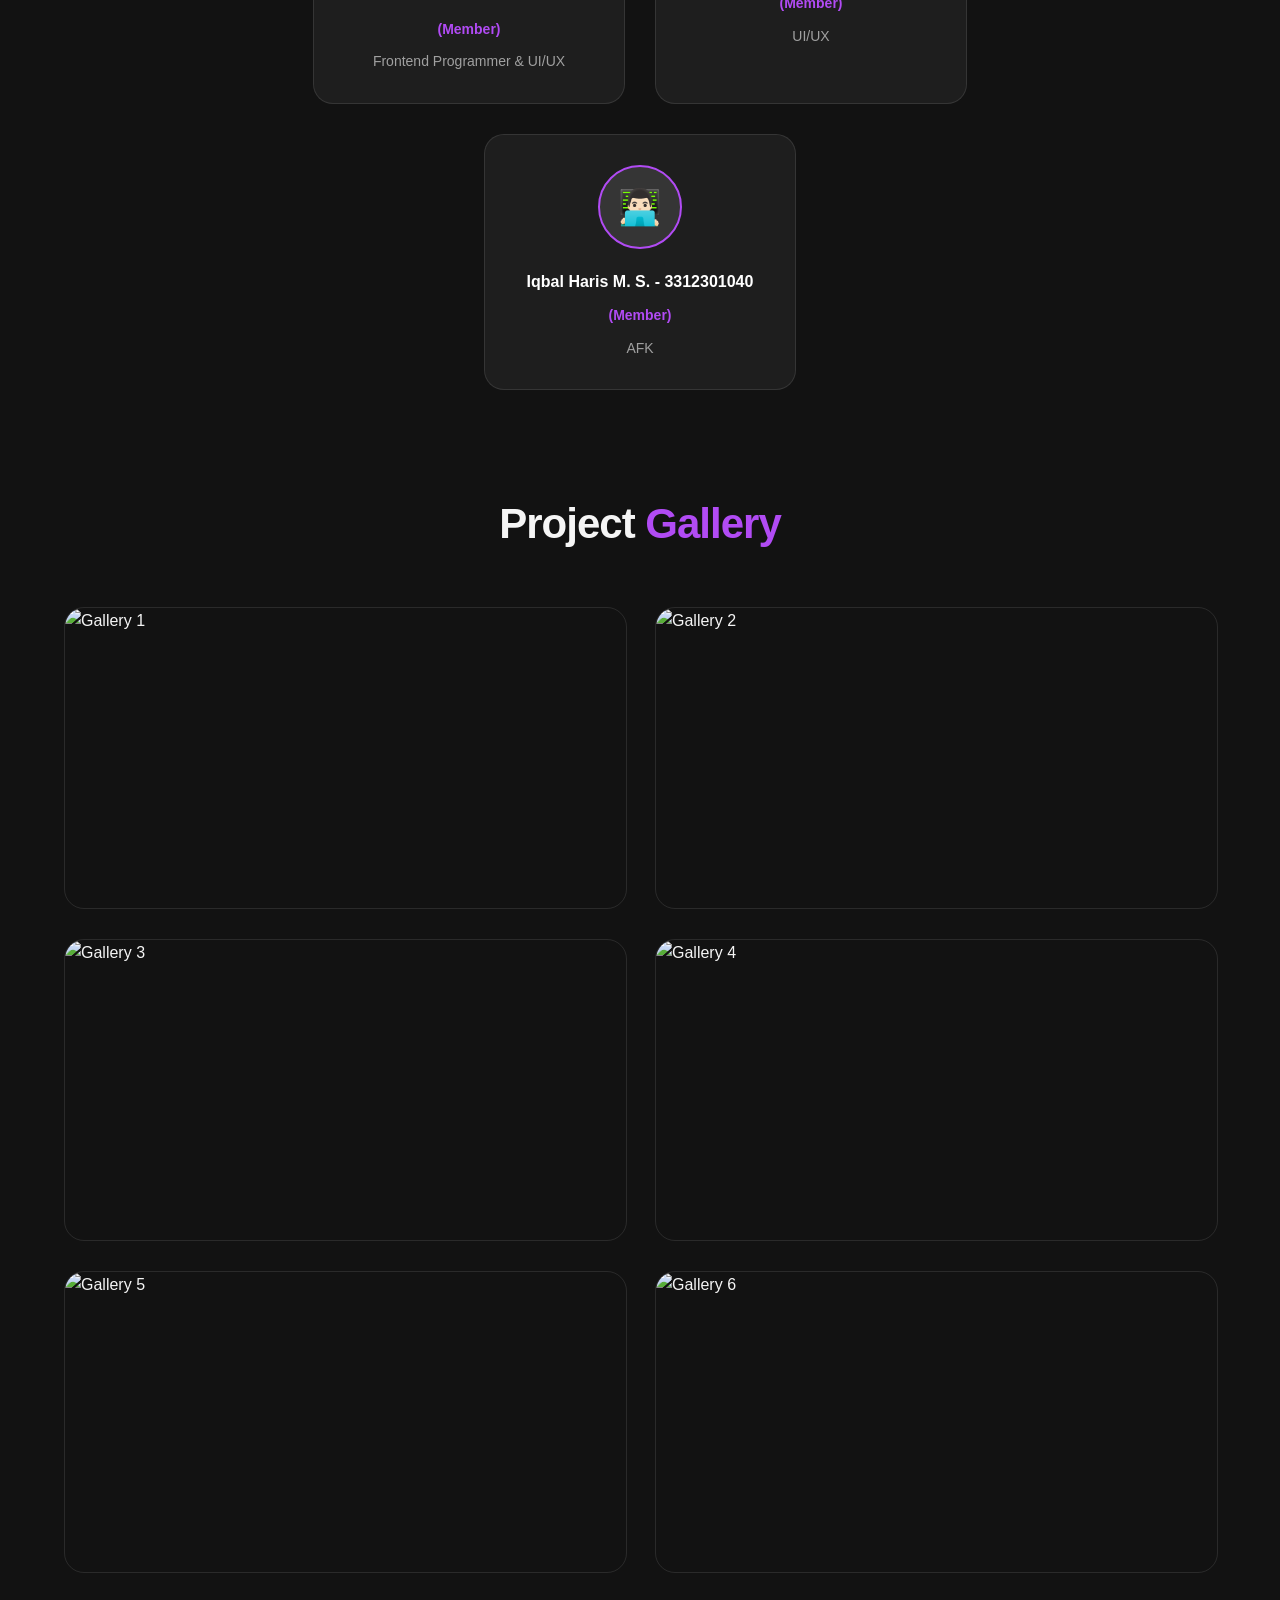
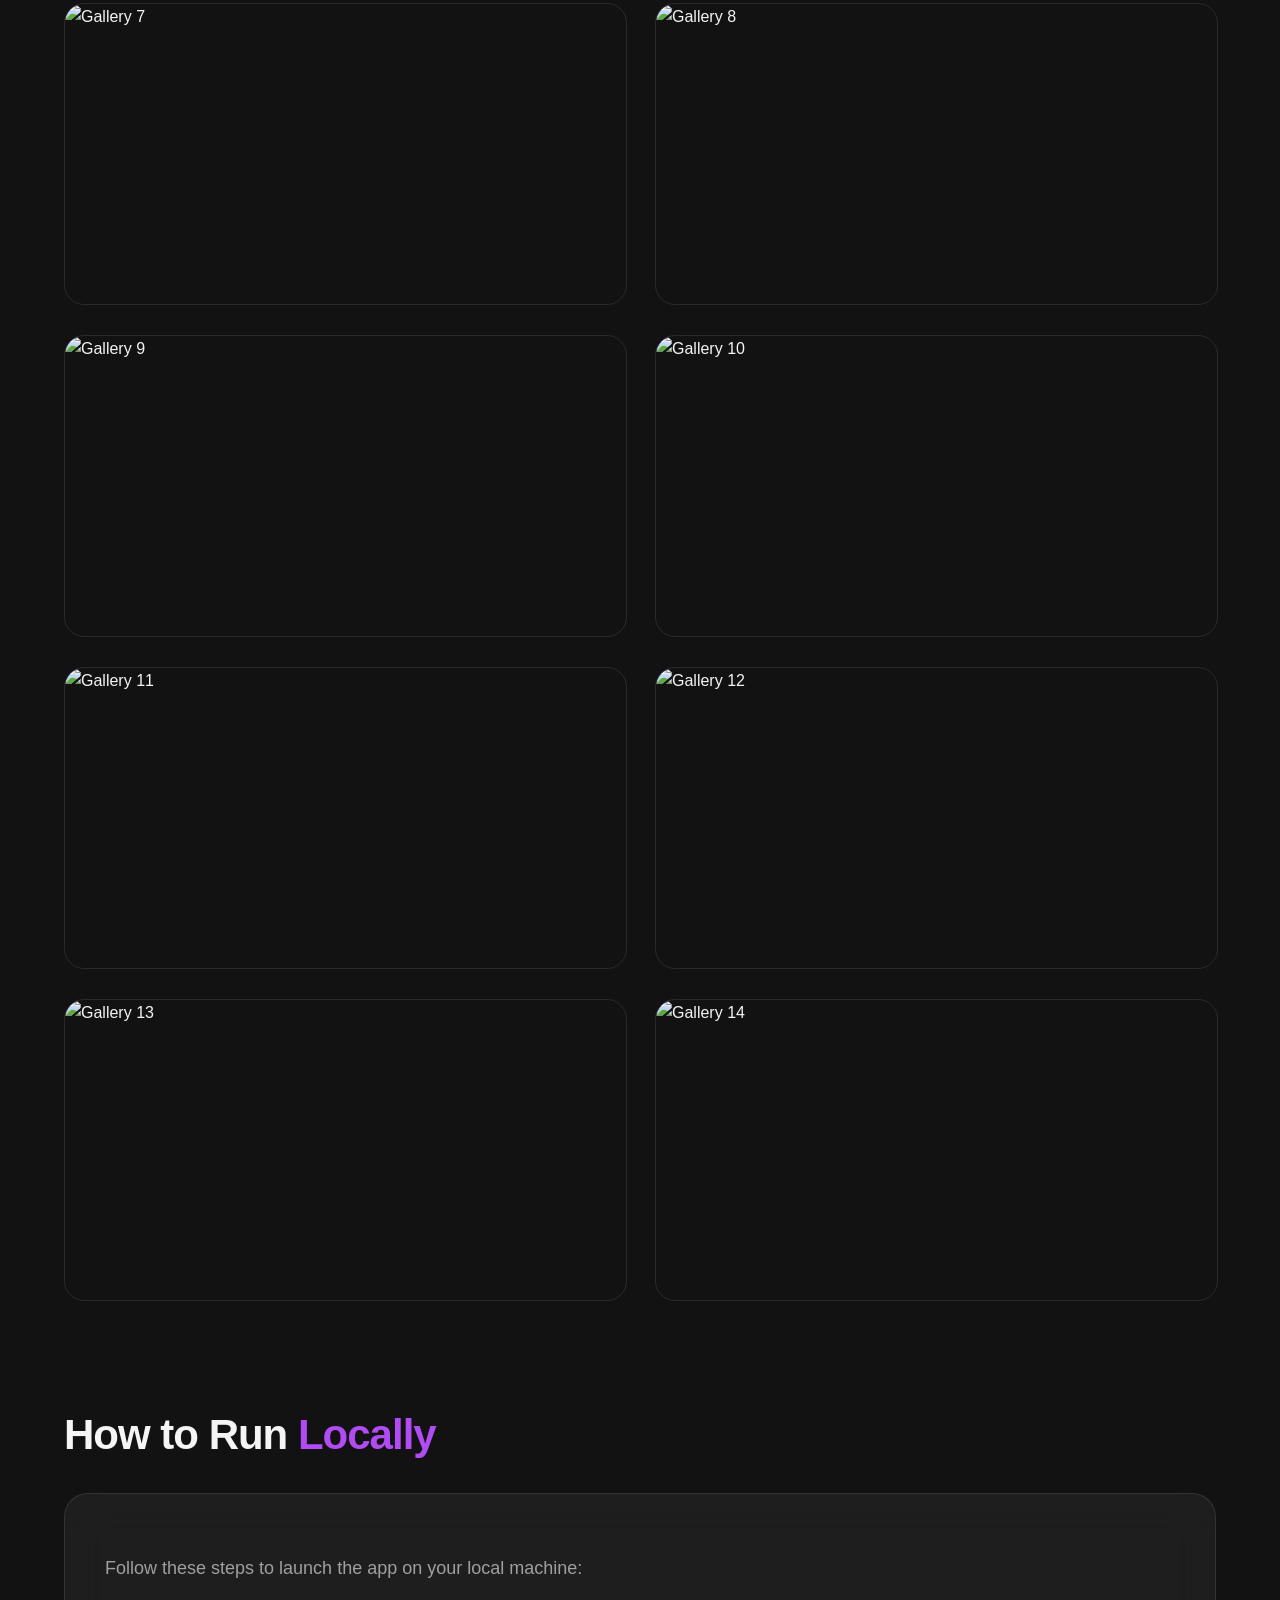
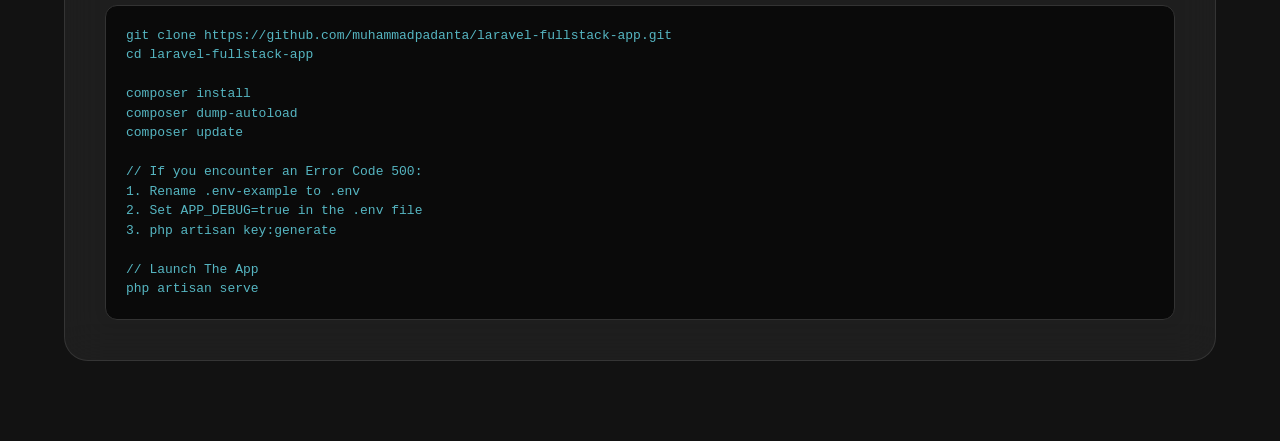
==== commit a643a09b: "v0.1 Update UI" ====
--- a/1st_symphony.html
+++ b/1st_symphony.html
@@ -11,9 +11,11 @@
 <body>
 
     <header>
-        <a href="home.html" class="back-btn">
+        <a href="portfolio.html" class="back-btn">
             ← Back to Portfolio
         </a>
+    
+        <div class="logo">&lt;c/h&gt;</div>
     </header>
 
     <section class="hero">
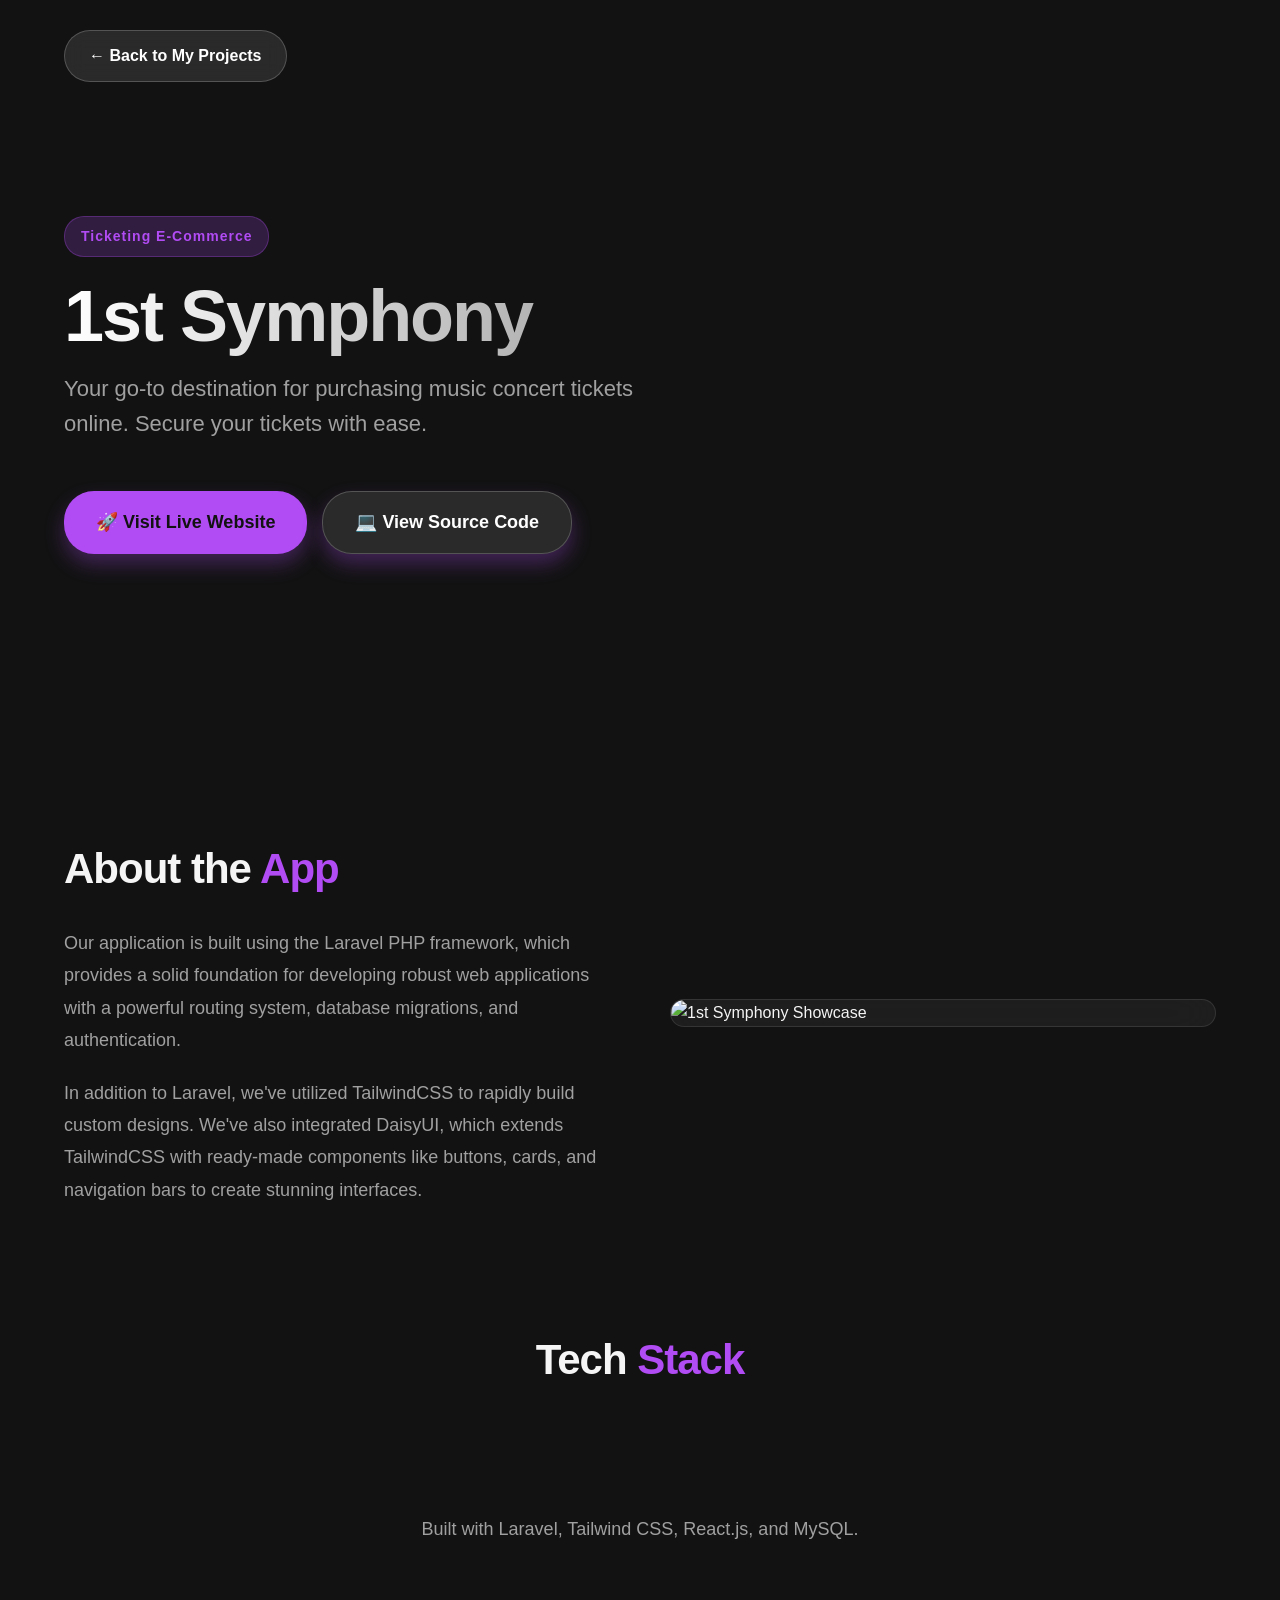
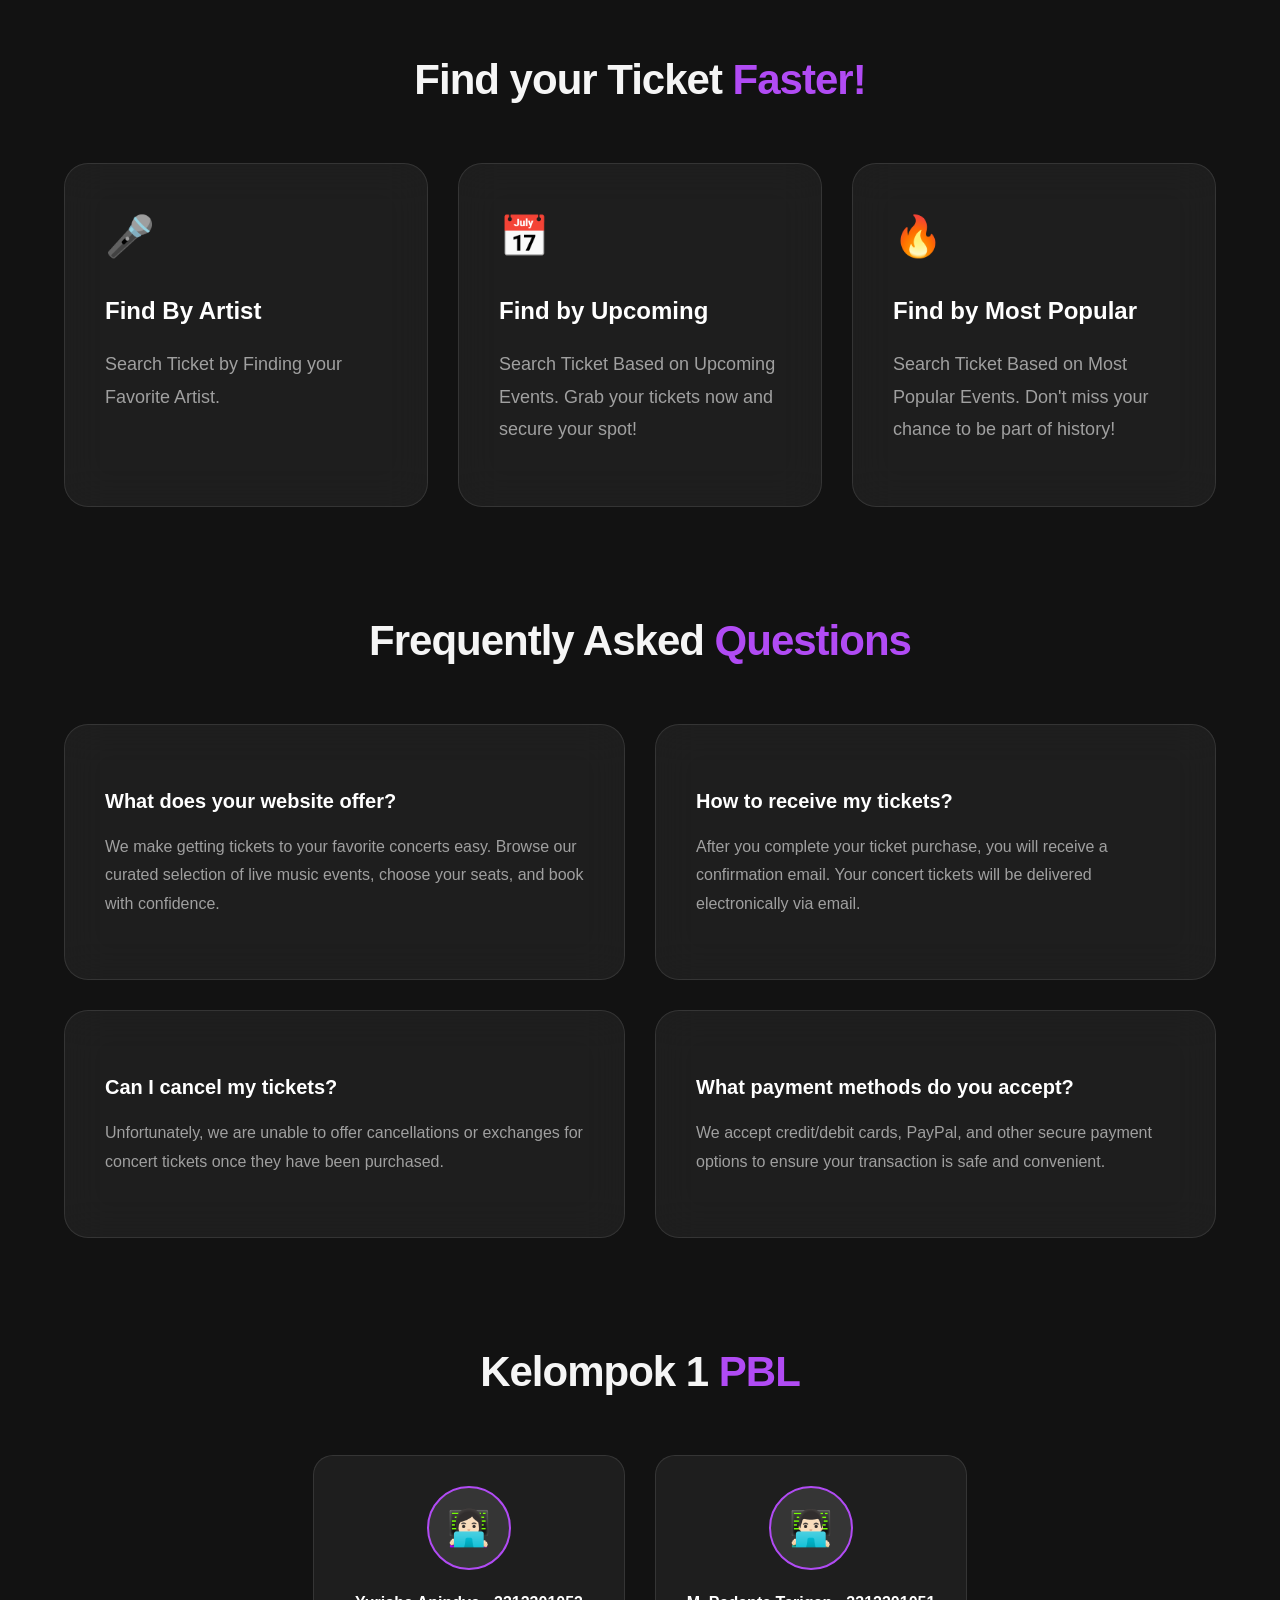
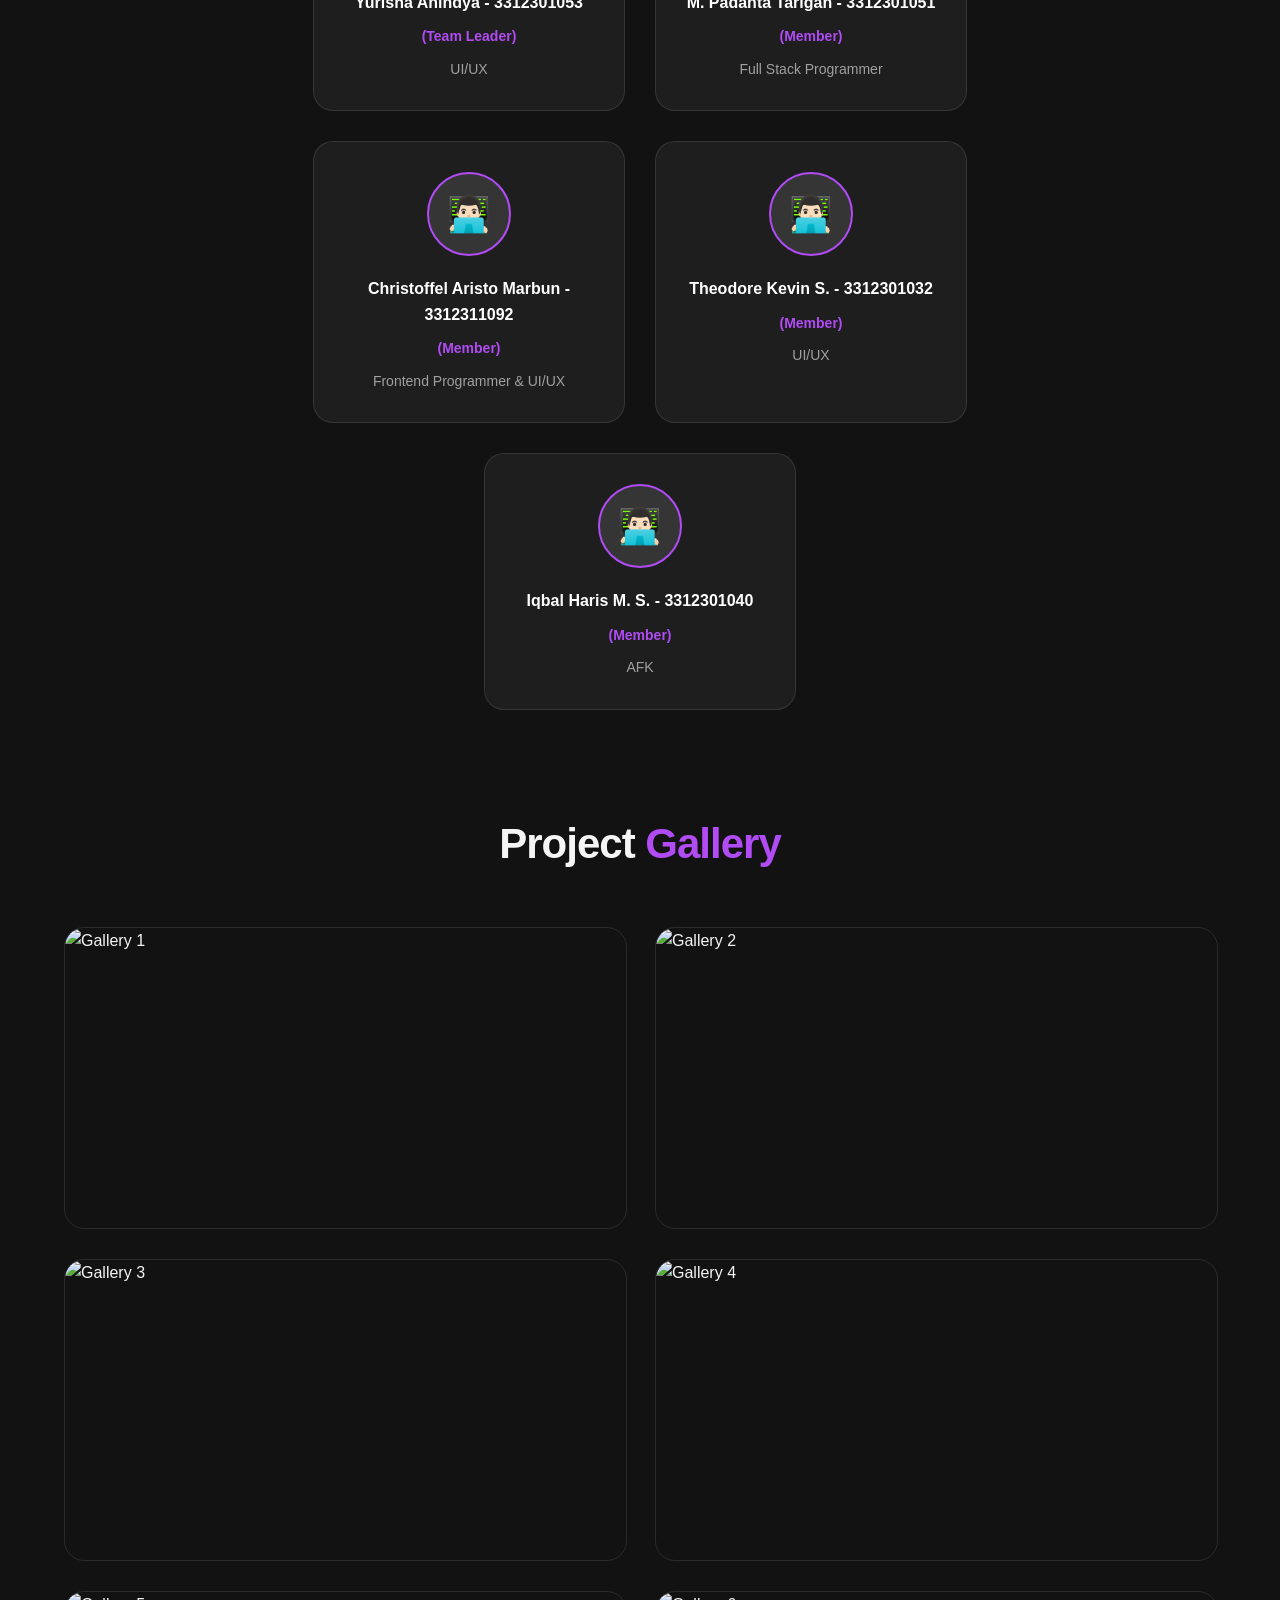
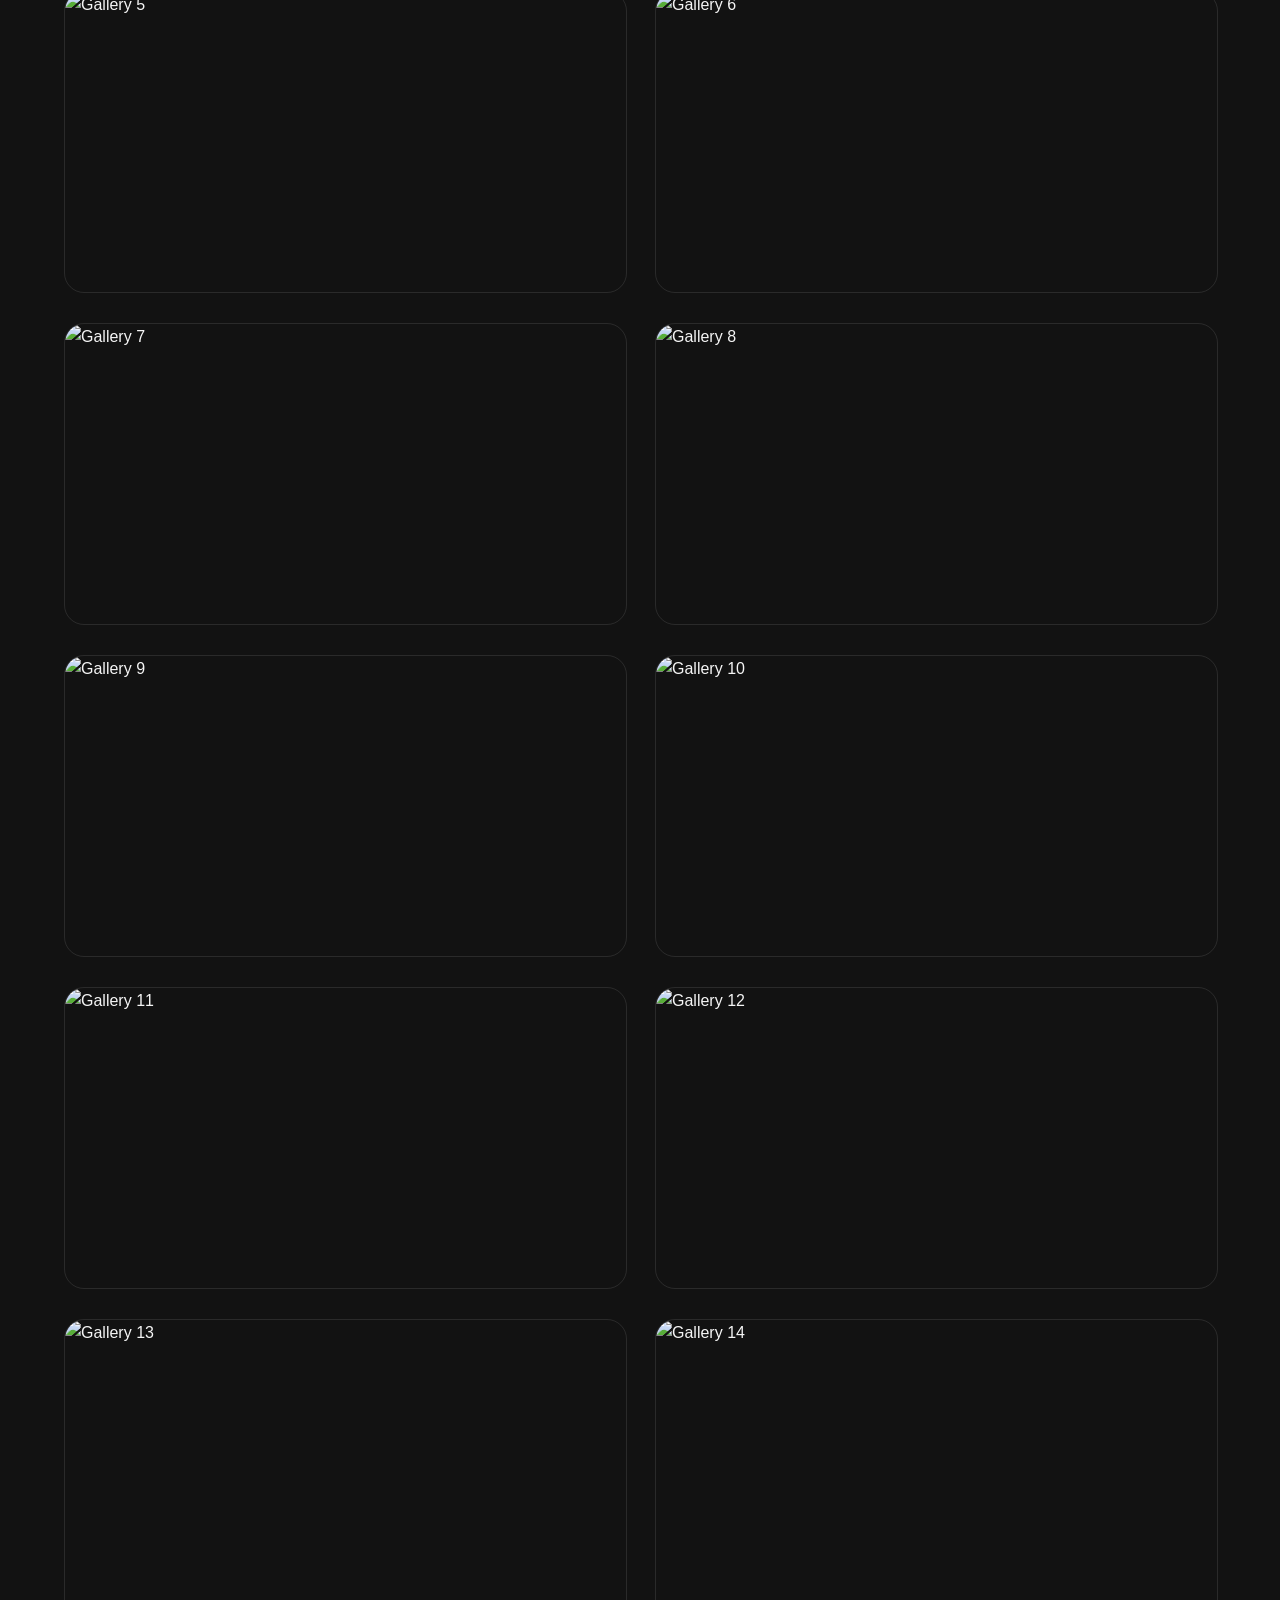
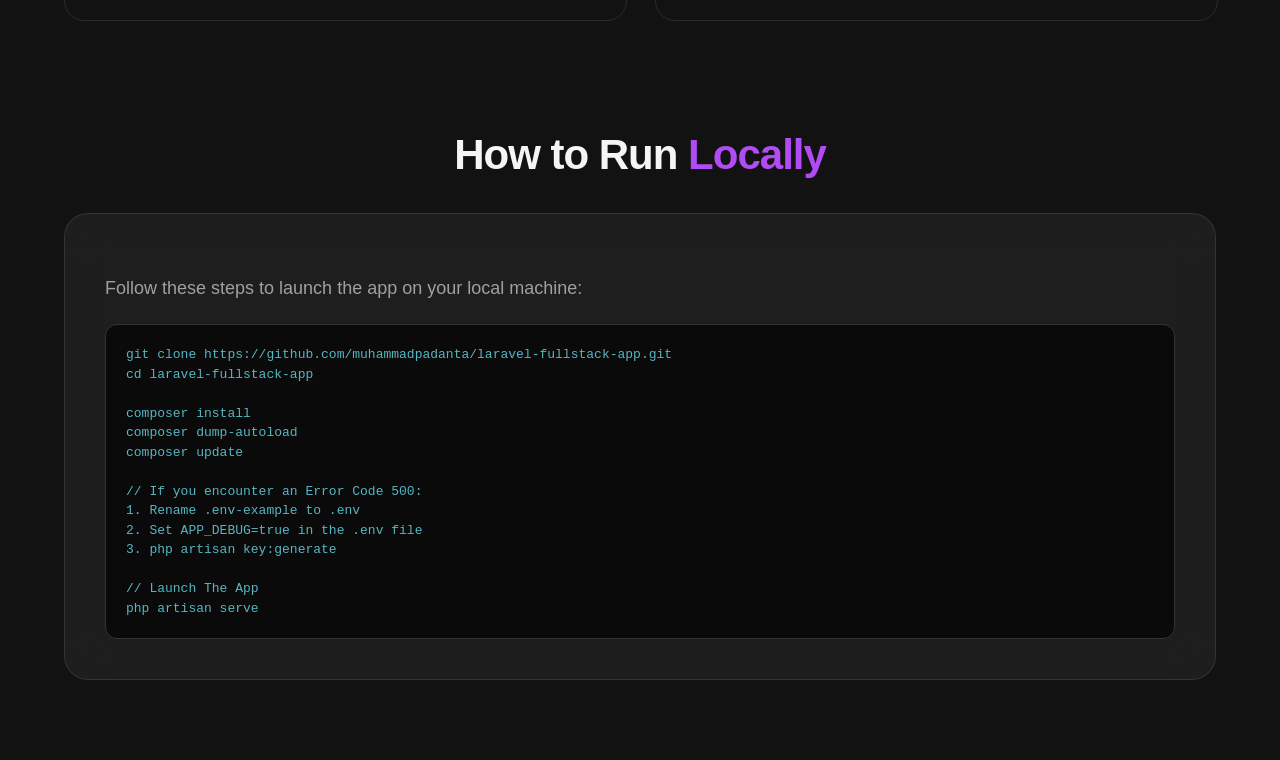
==== commit ee3b241c: "v0.1 Major UI update for the 2nd project, 1st symphony." ====
--- a/1st_symphony.html
+++ b/1st_symphony.html
@@ -6,16 +6,21 @@
     <title>1st Symphony - Detailed Project</title>
     <!-- Premium Fonts -->
     <link href="https://fonts.cdnfonts.com/css/circular-std" rel="stylesheet">
+    <!-- Devicon for Tech Stack Icons -->
+    <link rel="stylesheet" href="https://cdn.jsdelivr.net/gh/devicons/devicon@v2.15.1/devicon.min.css">
     <link rel="stylesheet" href="css/1st_symphony.css">
 </head>
 <body>
 
+    <!-- Page Transition Loader -->
+    <div id="page-transition" class="page-transition">
+        <div class="transition-logo">&lt;c/h&gt;</div>
+    </div>
+
     <header>
-        <a href="portfolio.html" class="back-btn">
-            ← Back to Portfolio
+        <a href="projects.html" class="back-btn">
+            ← Back to My Projects
         </a>
-    
-        <div class="logo">&lt;c/h&gt;</div>
     </header>
 
     <section class="hero">
@@ -23,8 +28,10 @@
             <div class="hero-badge">Ticketing E-Commerce</div>
             <h1 class="hero-title">1st Symphony</h1>
             <p class="hero-subtitle">Your go-to destination for purchasing music concert tickets online. Secure your tickets with ease.</p>
-            <a href="https://1st-symphony.vercel.app/" target="_blank" class="btn-primary" style="margin-top: 10px;">🚀 Visit Live Website</a>
-            <a href="https://github.com/muhammadpadanta/laravel-fullstack-app.git" target="_blank" class="btn-primary" style="margin-top: 10px; margin-left: 10px; background: rgba(255,255,255,0.1); border: 1px solid rgba(255,255,255,0.2); color: white;">💻 View Source Code</a>
+            <div style="display: flex; gap: 15px; flex-wrap: wrap;">
+                <a href="https://1st-symphony.vercel.app/" target="_blank" class="btn-primary">🚀 Visit Live Website</a>
+                <a href="https://github.com/muhammadpadanta/laravel-fullstack-app.git" target="_blank" class="btn-primary" style="background: rgba(255,255,255,0.1); border: 1px solid rgba(255,255,255,0.2); color: white;">💻 View Source Code</a>
+            </div>
         </div>
     </section>
 
@@ -37,9 +44,22 @@
                 <p class="text-body">Our application is built using the Laravel PHP framework, which provides a solid foundation for developing robust web applications with a powerful routing system, database migrations, and authentication.</p>
                 <p class="text-body">In addition to Laravel, we've utilized TailwindCSS to rapidly build custom designs. We've also integrated DaisyUI, which extends TailwindCSS with ready-made components like buttons, cards, and navigation bars to create stunning interfaces.</p>
             </div>
-            <div class="glass-card" style="padding: 0; overflow: hidden; height: 100%;">
-                <img src="https://lh3.googleusercontent.com/d/1M9meDDdeCRFriRkphtxh-gflbbLegsk-=w1200" style="width: 100%; height: 100%; object-fit: cover;" alt="1st Symphony Showcase">
-            </div>
+            <div class="glass-card" style="padding: 0; overflow: hidden; display: flex; align-items: center;">
+                <img src="https://lh3.googleusercontent.com/d/1hpOqFfLYcsRvw52okjpldedexpBAnLUc=w1200" style="width: 100%; height: auto; display: block;" alt="1st Symphony Showcase">
+            </div>
+        </div>
+
+        <!-- Tech Stack -->
+        <div style="margin-bottom: 100px; text-align: center;">
+            <h2 class="section-title">Tech <span>Stack</span></h2>
+            <div class="tech-icons">
+                <i class="devicon-laravel-plain colored" title="Laravel"></i>
+                <i class="devicon-tailwindcss-plain colored" title="Tailwind CSS"></i>
+                <i class="devicon-react-original colored" title="React.js"></i>
+                <i class="devicon-javascript-plain colored" title="JavaScript"></i>
+                <i class="devicon-mysql-plain colored" title="MySQL"></i>
+            </div>
+            <p class="text-body" style="margin-top: 30px;">Built with Laravel, Tailwind CSS, React.js, and MySQL.</p>
         </div>
 
         <!-- Why Choose Us / Features -->
@@ -139,7 +159,7 @@
         </div>
         
         <!-- Run Locally -->
-        <h2 class="section-title" style="margin-top: 100px;">How to Run <span>Locally</span></h2>
+        <h2 class="section-title" style="margin-top: 100px; text-align: center;">How to Run <span>Locally</span></h2>
         <div class="glass-card">
             <p class="text-body" style="margin-bottom: 10px;">Follow these steps to launch the app on your local machine:</p>
             <div class="code-block">
@@ -169,5 +189,36 @@
 
     <!-- Reuse the same detail project script -->
     <script src="js/o_cos.js"></script>
+    <script>
+        // Transition Loader & Entrance Animation
+        window.addEventListener('load', () => {
+            const loader = document.getElementById('page-transition');
+            const heroContent = document.querySelector('.hero-content');
+            
+            requestAnimationFrame(() => {
+                setTimeout(() => {
+                    if (loader) loader.classList.add('fade-out');
+                    setTimeout(() => {
+                        if (heroContent) heroContent.classList.add('animate-in');
+                    }, 300);
+                }, 300);
+            });
+        });
+
+        // Page Links transition
+        const links = document.querySelectorAll('a');
+        links.forEach(link => {
+            link.addEventListener('click', function(e) {
+                const targetUrl = this.getAttribute('href');
+                const targetBlank = this.getAttribute('target');
+                if (targetUrl && !targetUrl.startsWith('#') && targetBlank !== '_blank' && !targetUrl.startsWith('http')) {
+                    e.preventDefault(); 
+                    const loader = document.getElementById('page-transition');
+                    if(loader) loader.classList.remove('fade-out');
+                    setTimeout(() => { window.location.href = targetUrl; }, 500);
+                }
+            });
+        });
+    </script>
 </body>
 </html>
--- a/css/1st_symphony.css
+++ b/css/1st_symphony.css
@@ -69,12 +69,7 @@
     background: linear-gradient(to right, rgba(18,18,18,0.95) 0%, rgba(18,18,18,0.6) 50%, rgba(18,18,18,0.2) 100%);
 }
 
-.hero-content {
-    position: relative;
-    z-index: 1;
-    max-width: 800px;
-    margin-top: 50px;
-}
+
 
 .hero-badge {
     display: inline-block;
@@ -128,6 +123,105 @@
     transform: translateY(-3px);
     box-shadow: 0 15px 25px rgba(177, 75, 244, 0.4);
     background: #d68cff;
+}
+
+/* =========================================
+   PAGE TRANSITION LOADER & ANIMATIONS
+========================================= */
+.page-transition {
+    position: fixed;
+    top: 0; left: 0; width: 100vw; height: 100vh;
+    background-color: #b14bf4;
+    z-index: 99999;
+    display: flex;
+    justify-content: center;
+    align-items: center;
+    transition: transform 0.8s cubic-bezier(0.77, 0, 0.175, 1), opacity 0.8s ease;
+}
+
+.page-transition.fade-out {
+    opacity: 0;
+    pointer-events: none;
+    transform: translateY(-100%);
+}
+
+.transition-logo {
+    width: 100px;
+    height: 100px;
+    background-color: #121212;
+    color: white;
+    border-radius: 50%;
+    display: flex;
+    justify-content: center;
+    align-items: center;
+    font-size: 30px;
+    font-weight: bold;
+    animation: pulse 1s infinite alternate;
+}
+
+@keyframes pulse {
+    0% { transform: scale(1); opacity: 0.8; }
+    100% { transform: scale(1.1); opacity: 1; }
+}
+
+.hero-content {
+    position: relative;
+    z-index: 1;
+    max-width: 800px;
+    margin-top: 50px;
+    opacity: 0;
+    transform: translateY(30px);
+    transition: opacity 0.8s ease, transform 0.8s ease;
+}
+
+.hero-content.animate-in {
+    opacity: 1;
+    transform: translateY(0);
+}
+
+/* Tech Icons */
+.tech-icons {
+    display: flex;
+    justify-content: center;
+    gap: 40px;
+    flex-wrap: wrap;
+    margin-top: 30px;
+}
+.tech-icons i, .tech-icons img {
+    font-size: 60px;
+    height: 60px;
+    width: auto;
+    object-fit: contain;
+    transition: transform 0.3s ease, filter 0.3s ease;
+    cursor: pointer;
+    filter: grayscale(100%) opacity(0.5);
+}
+.tech-icons i:hover, .tech-icons img:hover {
+    transform: translateY(-10px) scale(1.15);
+    filter: grayscale(0%) opacity(1);
+}
+
+.tech-pill {
+    background: rgba(255, 255, 255, 0.1);
+    border: 1px solid rgba(255, 255, 255, 0.2);
+    padding: 10px 20px;
+    border-radius: 30px;
+    font-size: 16px;
+    font-weight: bold;
+    display: flex;
+    align-items: center;
+    justify-content: center;
+    color: white;
+    cursor: default;
+    transition: all 0.3s ease;
+    height: 40px;
+    box-sizing: border-box;
+}
+
+.tech-pill:hover {
+    background: rgba(177, 75, 244, 0.3);
+    border-color: #b14bf4;
+    transform: translateY(-5px);
 }
 
 /* Container & Layout */
@@ -359,7 +453,72 @@
 }
 
 @media (max-width: 900px) {
-    .grid-2 { grid-template-columns: 1fr; gap: 40px; }
+    /* About App */
+    .grid-2 { 
+        grid-template-columns: 50% 50%; /* Teks kiri, gambar kanan untuk Android */
+        gap: 15px;
+        align-items: center;
+    }
+    .grid-2 .section-title { font-size: 20px; margin-bottom: 10px; }
+    .grid-2 .text-body { font-size: 11px; margin-bottom: 10px; line-height: 1.4; }
+    .grid-2 .glass-card { height: auto; border-radius: 12px; }
+    
     .hero-title { font-size: 48px; }
-    .gallery-grid { grid-template-columns: 1fr; }
-}
+    .hero-content > div { flex-direction: column !important; gap: 10px !important; }
+    .btn-primary {
+        padding: 12px 15px !important;
+        font-size: 13px !important;
+        display: block !important;
+        text-align: center !important;
+        width: 100% !important;
+        margin: 0 !important;
+        box-sizing: border-box;
+    }
+    
+    /* Tech Icons */
+    .tech-icons { gap: 15px; }
+    .tech-icons i, .tech-icons img { font-size: 35px; height: 35px; }
+    .tech-pill { font-size: 12px; padding: 5px 15px; height: auto; }
+    
+    /* Cards (Find Ticket & FAQ) */
+    .cards-grid {
+        grid-template-columns: repeat(2, 1fr) !important;
+        gap: 15px !important;
+    }
+    .cards-grid .glass-card:last-child:nth-child(odd) {
+        grid-column: 1 / -1 !important;
+        justify-self: center !important;
+        width: calc(50% - 7.5px) !important;
+    }
+    .glass-card { padding: 15px !important; }
+    .card-icon { font-size: 24px !important; margin-bottom: 10px !important; }
+    .card-title { font-size: 14px !important; margin-bottom: 8px !important; }
+    .cards-grid .text-body { font-size: 11px !important; line-height: 1.5 !important; margin-bottom: 0 !important; }
+    
+    /* Team Section */
+    .team-grid {
+        display: grid !important;
+        grid-template-columns: repeat(2, 1fr) !important;
+        gap: 15px !important;
+    }
+    .team-grid .team-card:last-child:nth-child(odd) {
+        grid-column: 1 / -1 !important;
+        justify-self: center !important;
+        width: calc(50% - 7.5px) !important;
+    }
+    .team-card { padding: 15px !important; }
+    .team-avatar { width: 60px !important; height: 60px !important; font-size: 25px !important; margin-bottom: 10px !important; }
+    .team-name { font-size: 12px !important; margin-bottom: 5px !important; }
+    .team-role { font-size: 11px !important; margin-bottom: 5px !important; }
+    .team-spec { font-size: 10px !important; }
+    
+    /* Gallery */
+    .gallery-grid {
+        grid-template-columns: repeat(2, 1fr) !important;
+        gap: 10px !important;
+    }
+    .gallery-item {
+        height: 150px;
+        border-radius: 12px;
+    }
+}
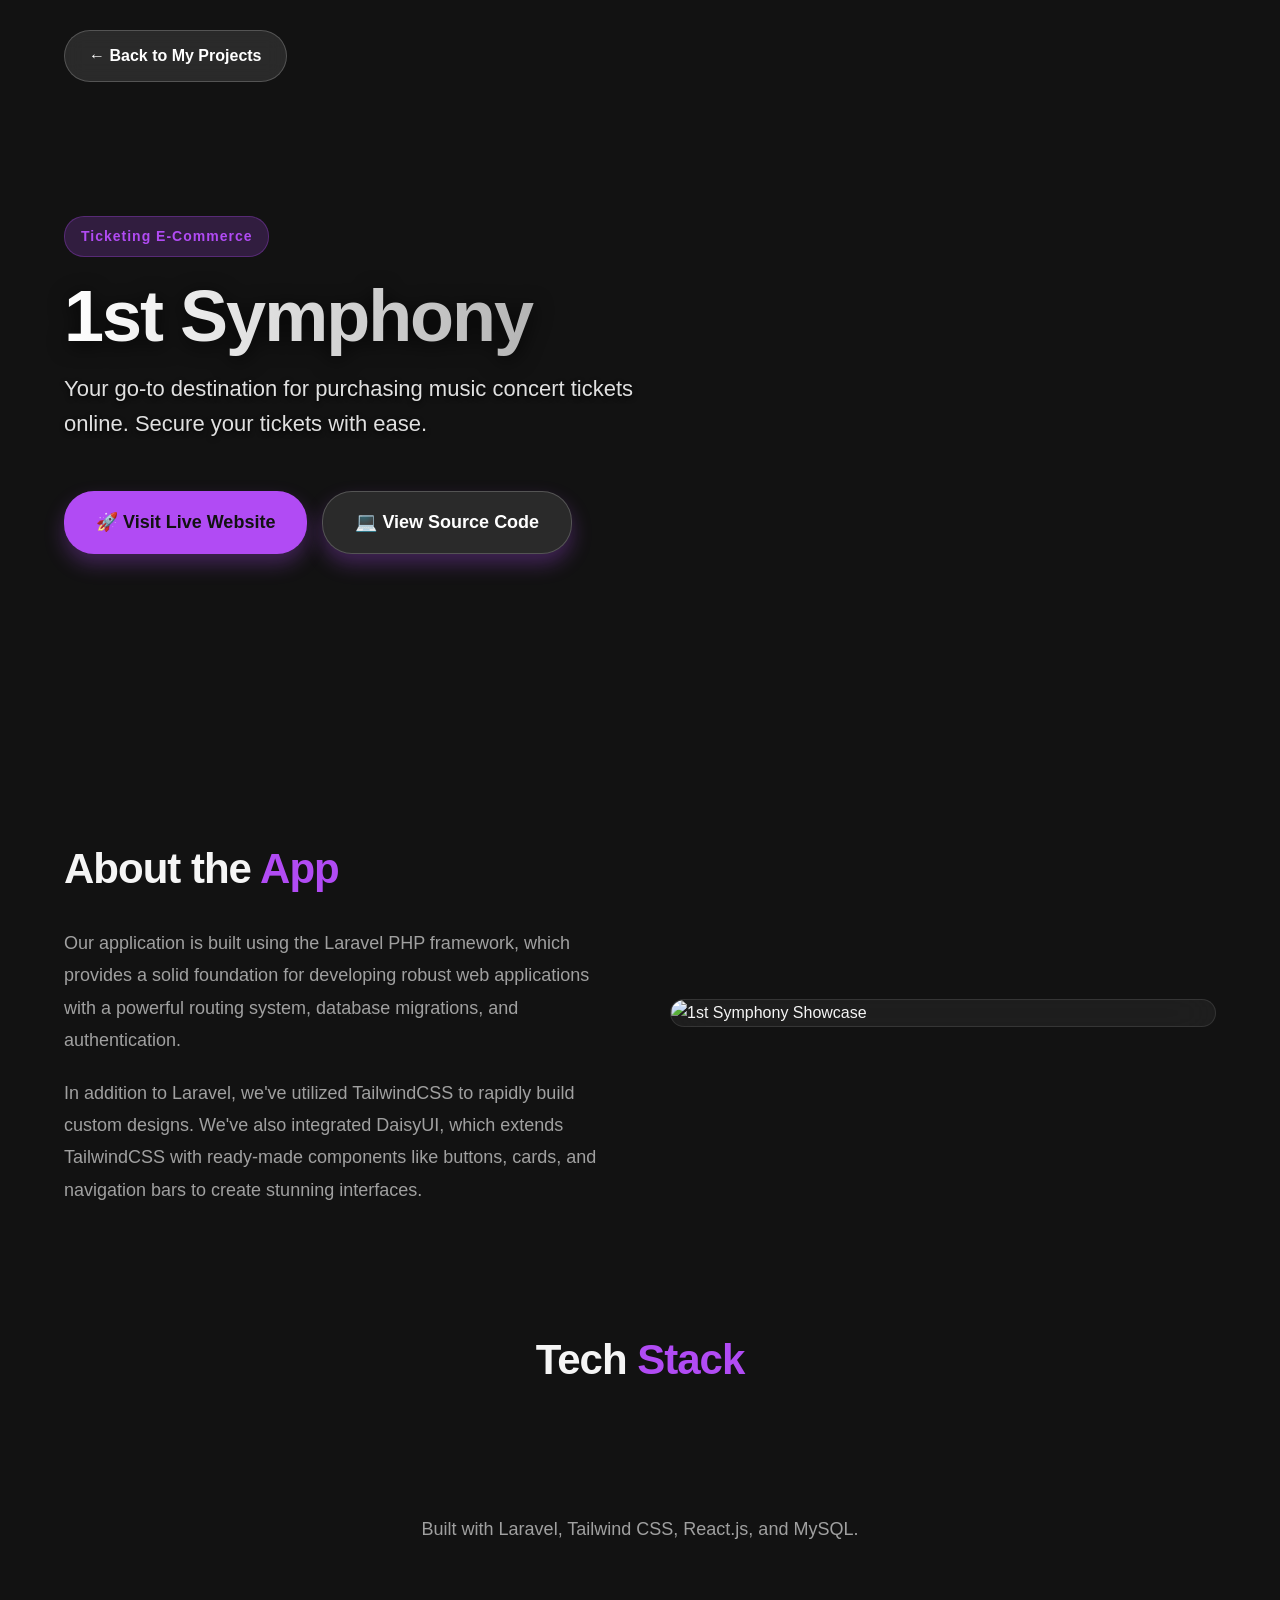
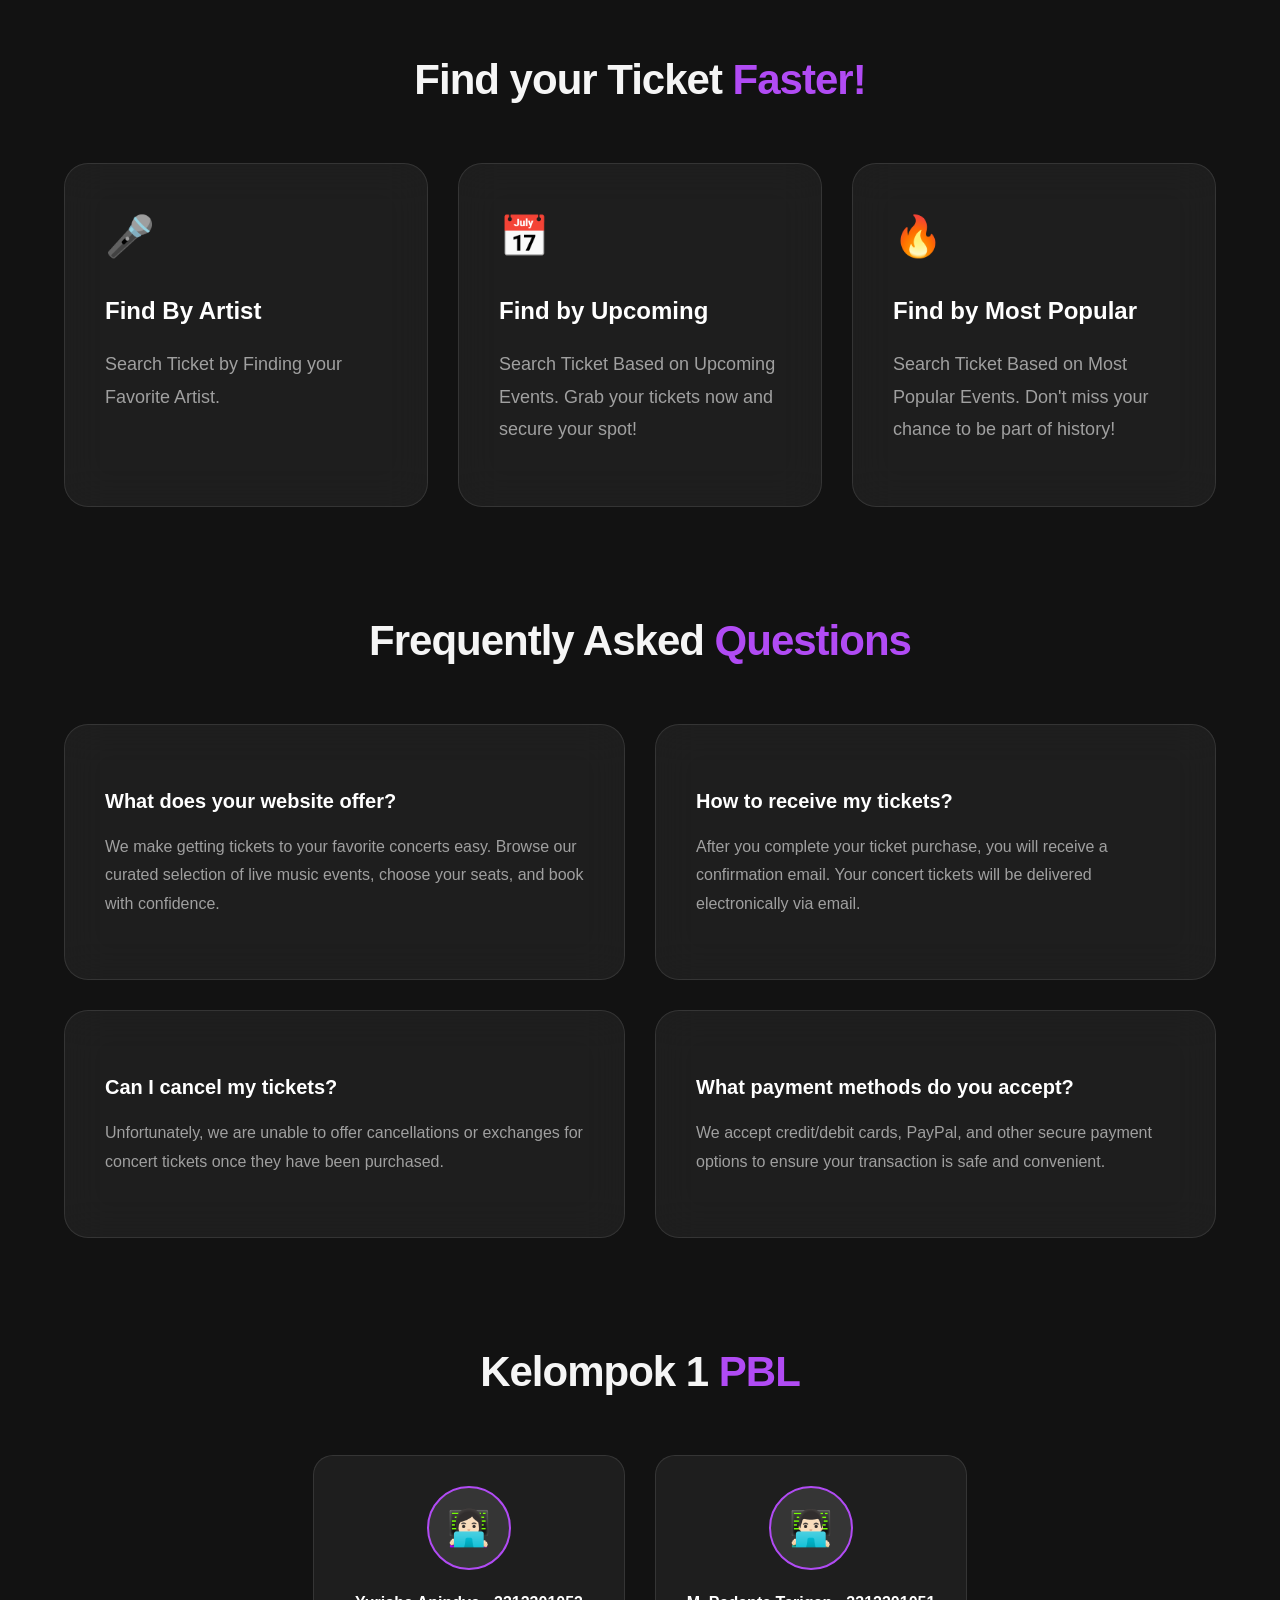
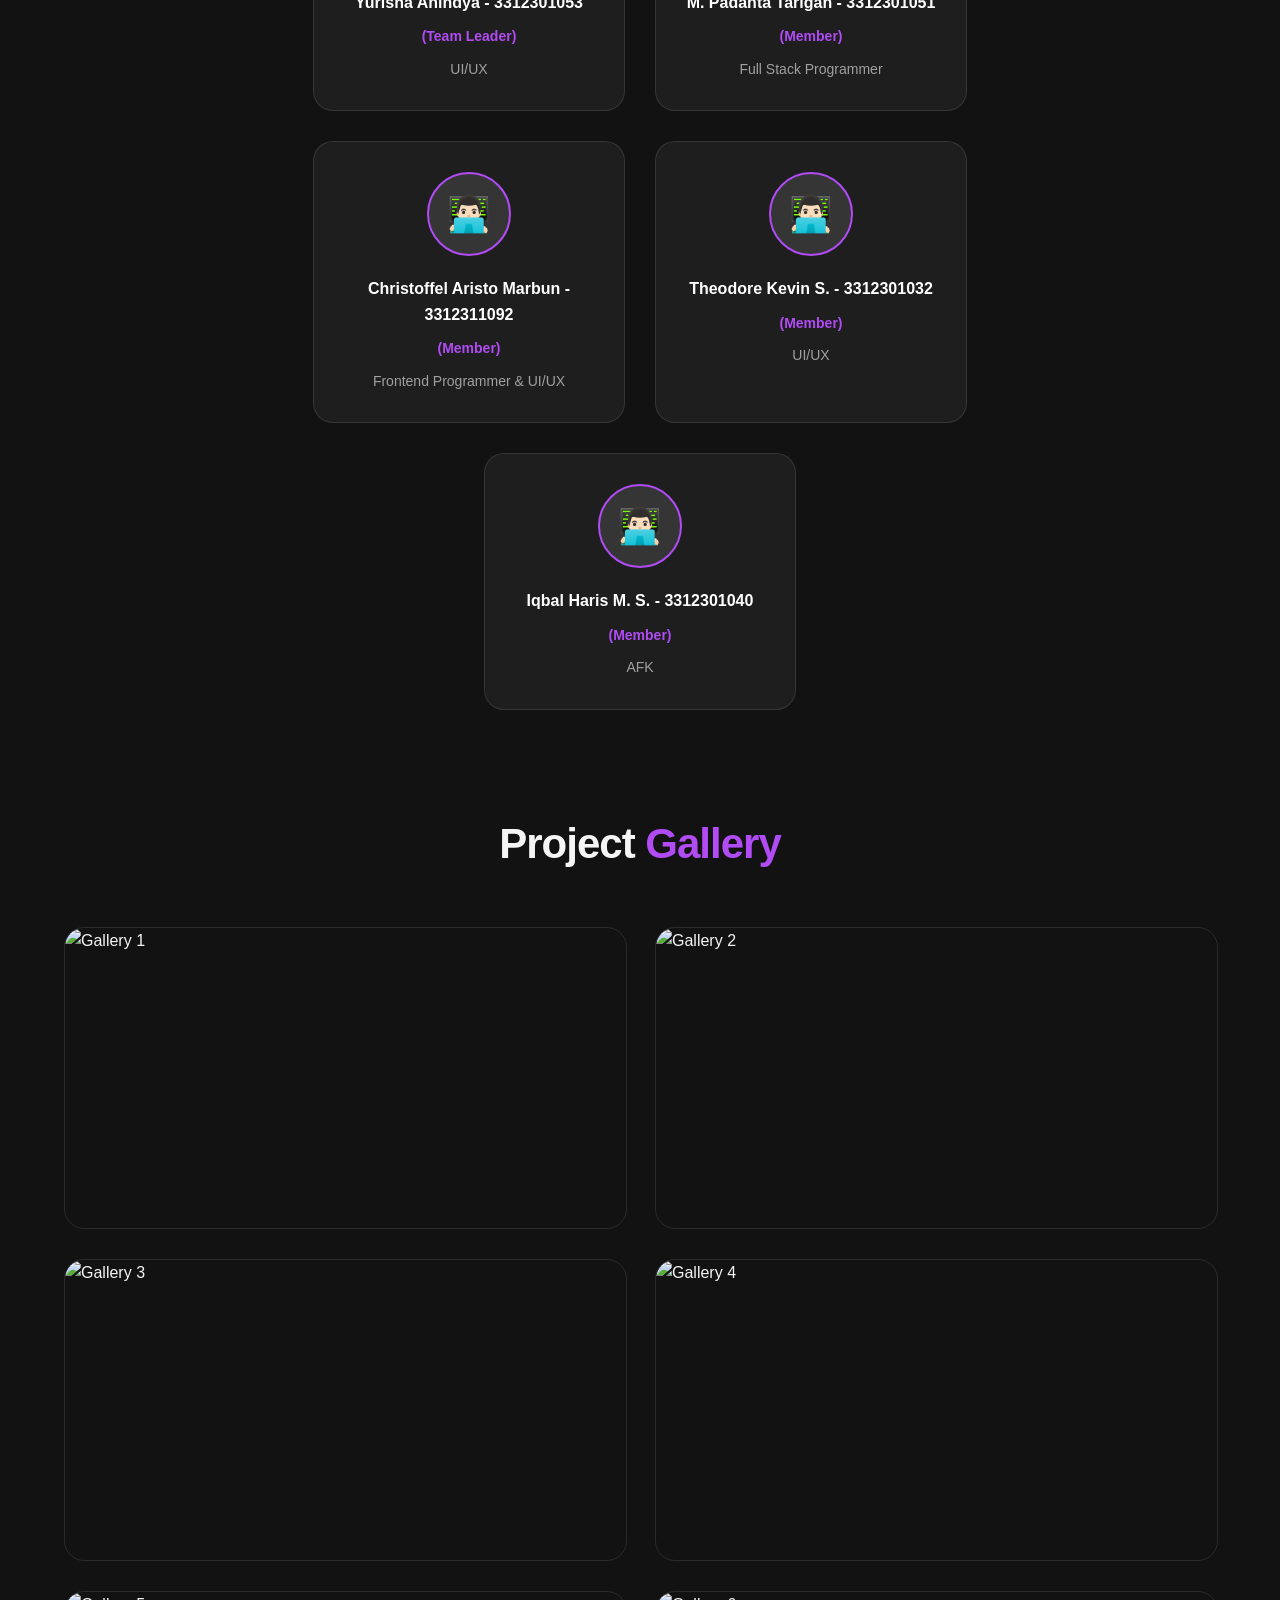
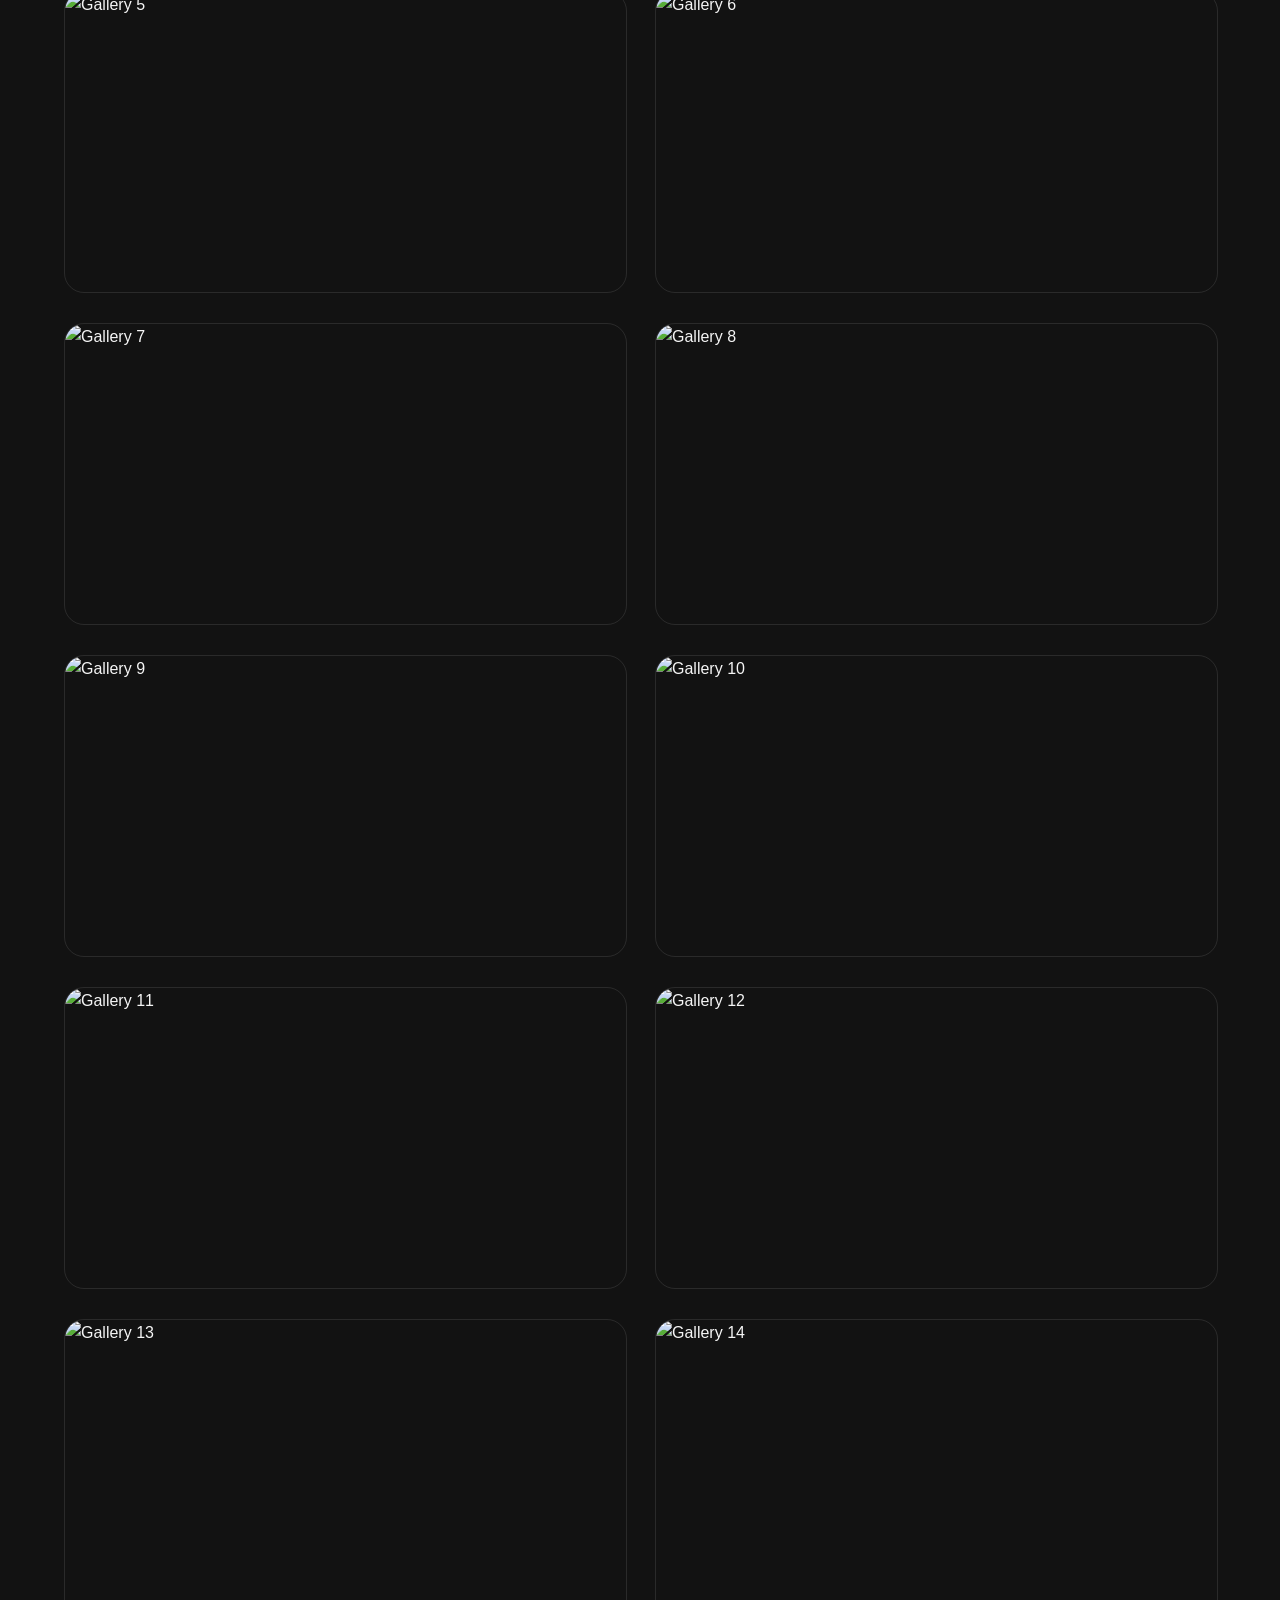
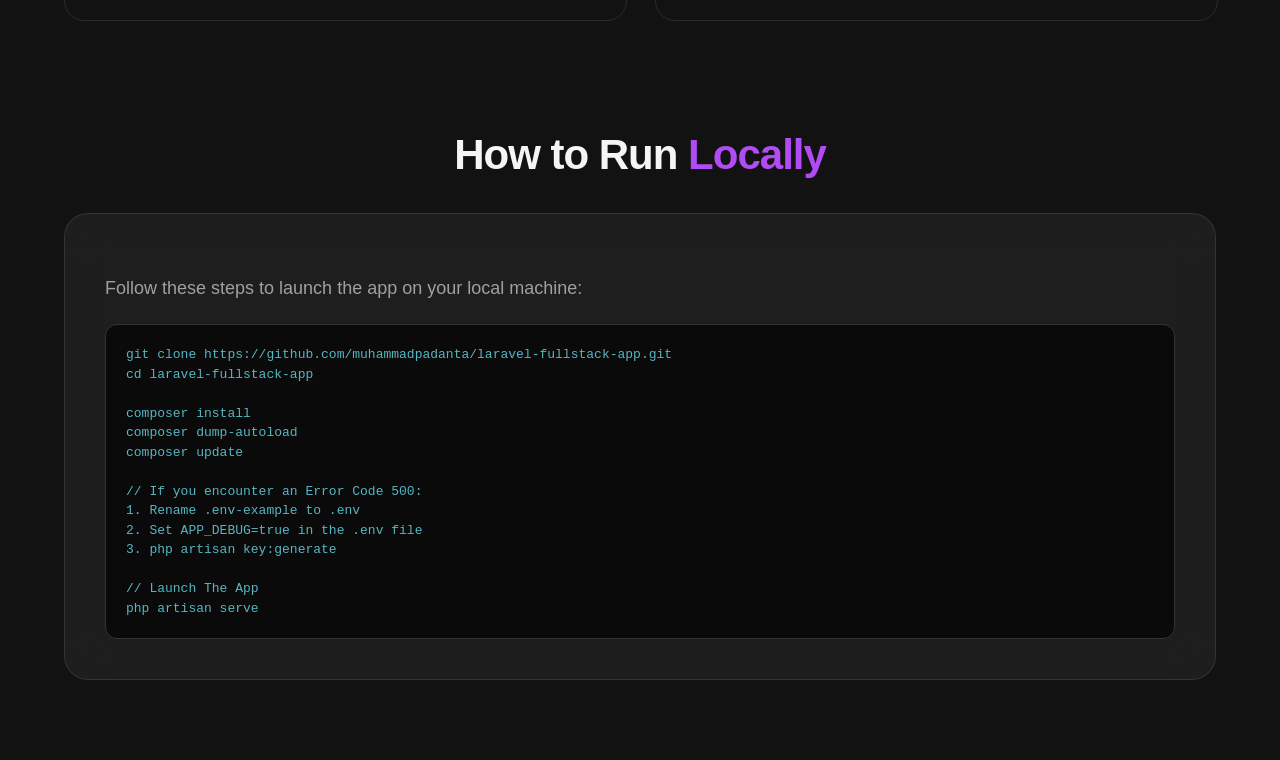
==== commit e178f3be: "v0.1 Major UI update for Stock Rising page. Loading Animation added. Font optimilization for project" ====
--- a/1st_symphony.html
+++ b/1st_symphony.html
@@ -58,6 +58,8 @@
                 <i class="devicon-react-original colored" title="React.js"></i>
                 <i class="devicon-javascript-plain colored" title="JavaScript"></i>
                 <i class="devicon-mysql-plain colored" title="MySQL"></i>
+                <i class="devicon-vscode-plain colored" title="VS Code"></i>
+                <i class="devicon-figma-plain colored" title="Figma"></i>
             </div>
             <p class="text-body" style="margin-top: 30px;">Built with Laravel, Tailwind CSS, React.js, and MySQL.</p>
         </div>
@@ -197,7 +199,7 @@
             
             requestAnimationFrame(() => {
                 setTimeout(() => {
-                    if (loader) loader.classList.add('fade-out');
+                    if (loader) loader.classList.add('slide-out');
                     setTimeout(() => {
                         if (heroContent) heroContent.classList.add('animate-in');
                     }, 300);
@@ -214,8 +216,13 @@
                 if (targetUrl && !targetUrl.startsWith('#') && targetBlank !== '_blank' && !targetUrl.startsWith('http')) {
                     e.preventDefault(); 
                     const loader = document.getElementById('page-transition');
-                    if(loader) loader.classList.remove('fade-out');
-                    setTimeout(() => { window.location.href = targetUrl; }, 500);
+                    if(loader) {
+                        loader.style.display = 'flex';
+                        setTimeout(() => {
+                            loader.classList.remove('slide-out');
+                        }, 10);
+                    }
+                    setTimeout(() => { window.location.href = targetUrl; }, 800);
                 }
             });
         });
--- a/css/1st_symphony.css
+++ b/css/1st_symphony.css
@@ -15,6 +15,38 @@
     color: var(--text-light);
     overflow-x: hidden;
     line-height: 1.6;
+}
+
+/* =========================================
+   PAGE TRANSITION LOADER & ANIMATIONS
+========================================= */
+.page-transition {
+    position: fixed;
+    top: 0; left: 0; width: 100vw; height: 100vh;
+    background-color: var(--primary); /* Deep background */
+    z-index: 99999;
+    display: flex;
+    justify-content: center;
+    align-items: center;
+    transition: transform 0.8s cubic-bezier(0.77, 0, 0.175, 1);
+}
+.page-transition.slide-out {
+    transform: translateY(-100vh);
+}
+.transition-logo {
+    font-size: 30px;
+    font-weight: bold;
+    color: white;
+    background: black;
+    width: 100px; height: 100px;
+    border-radius: 50%;
+    display: flex; justify-content: center; align-items: center;
+    animation: pulse 1.5s infinite;
+}
+@keyframes pulse {
+    0% { transform: scale(0.95); box-shadow: 0 0 0 0 rgba(255,255,255,0.7); }
+    70% { transform: scale(1); box-shadow: 0 0 0 20px rgba(255,255,255,0); }
+    100% { transform: scale(0.95); box-shadow: 0 0 0 0 rgba(255,255,255,0); }
 }
 
 /* Navbar / Header */
@@ -93,14 +125,16 @@
     background: linear-gradient(to right, #fff, #a0a0a0);
     -webkit-background-clip: text;
     -webkit-text-fill-color: transparent;
+    filter: drop-shadow(0 4px 10px rgba(0,0,0,0.8));
 }
 
 .hero-subtitle {
     font-size: 22px;
     font-weight: 400;
     margin: 0 0 30px 0;
-    color: var(--text-muted);
+    color: #e0e0e0;
     max-width: 600px;
+    text-shadow: 0 2px 5px rgba(0,0,0,0.8);
 }
 
 .btn-primary {
@@ -380,7 +414,7 @@
 }
 
 .gallery-item::after {
-    content: '🔍 View Full';
+    content: 'View';
     position: absolute;
     top: 50%; left: 50%;
     transform: translate(-50%, -50%);
@@ -453,15 +487,23 @@
 }
 
 @media (max-width: 900px) {
-    /* About App */
+    /* About App & Sections Override */
     .grid-2 { 
-        grid-template-columns: 50% 50%; /* Teks kiri, gambar kanan untuk Android */
-        gap: 15px;
+        grid-template-columns: 1fr !important; /* Stacked layout: image below text */
+        gap: 30px;
+        text-align: center;
+    }
+    .grid-2 > div {
+        display: flex;
+        flex-direction: column;
         align-items: center;
     }
-    .grid-2 .section-title { font-size: 20px; margin-bottom: 10px; }
-    .grid-2 .text-body { font-size: 11px; margin-bottom: 10px; line-height: 1.4; }
+    .grid-2 .text-body { font-size: 13px; margin-bottom: 10px; line-height: 1.6; }
     .grid-2 .glass-card { height: auto; border-radius: 12px; }
+    
+    .hero::before {
+        background: rgba(18, 18, 18, 0.85);
+    }
     
     .hero-title { font-size: 48px; }
     .hero-content > div { flex-direction: column !important; gap: 10px !important; }
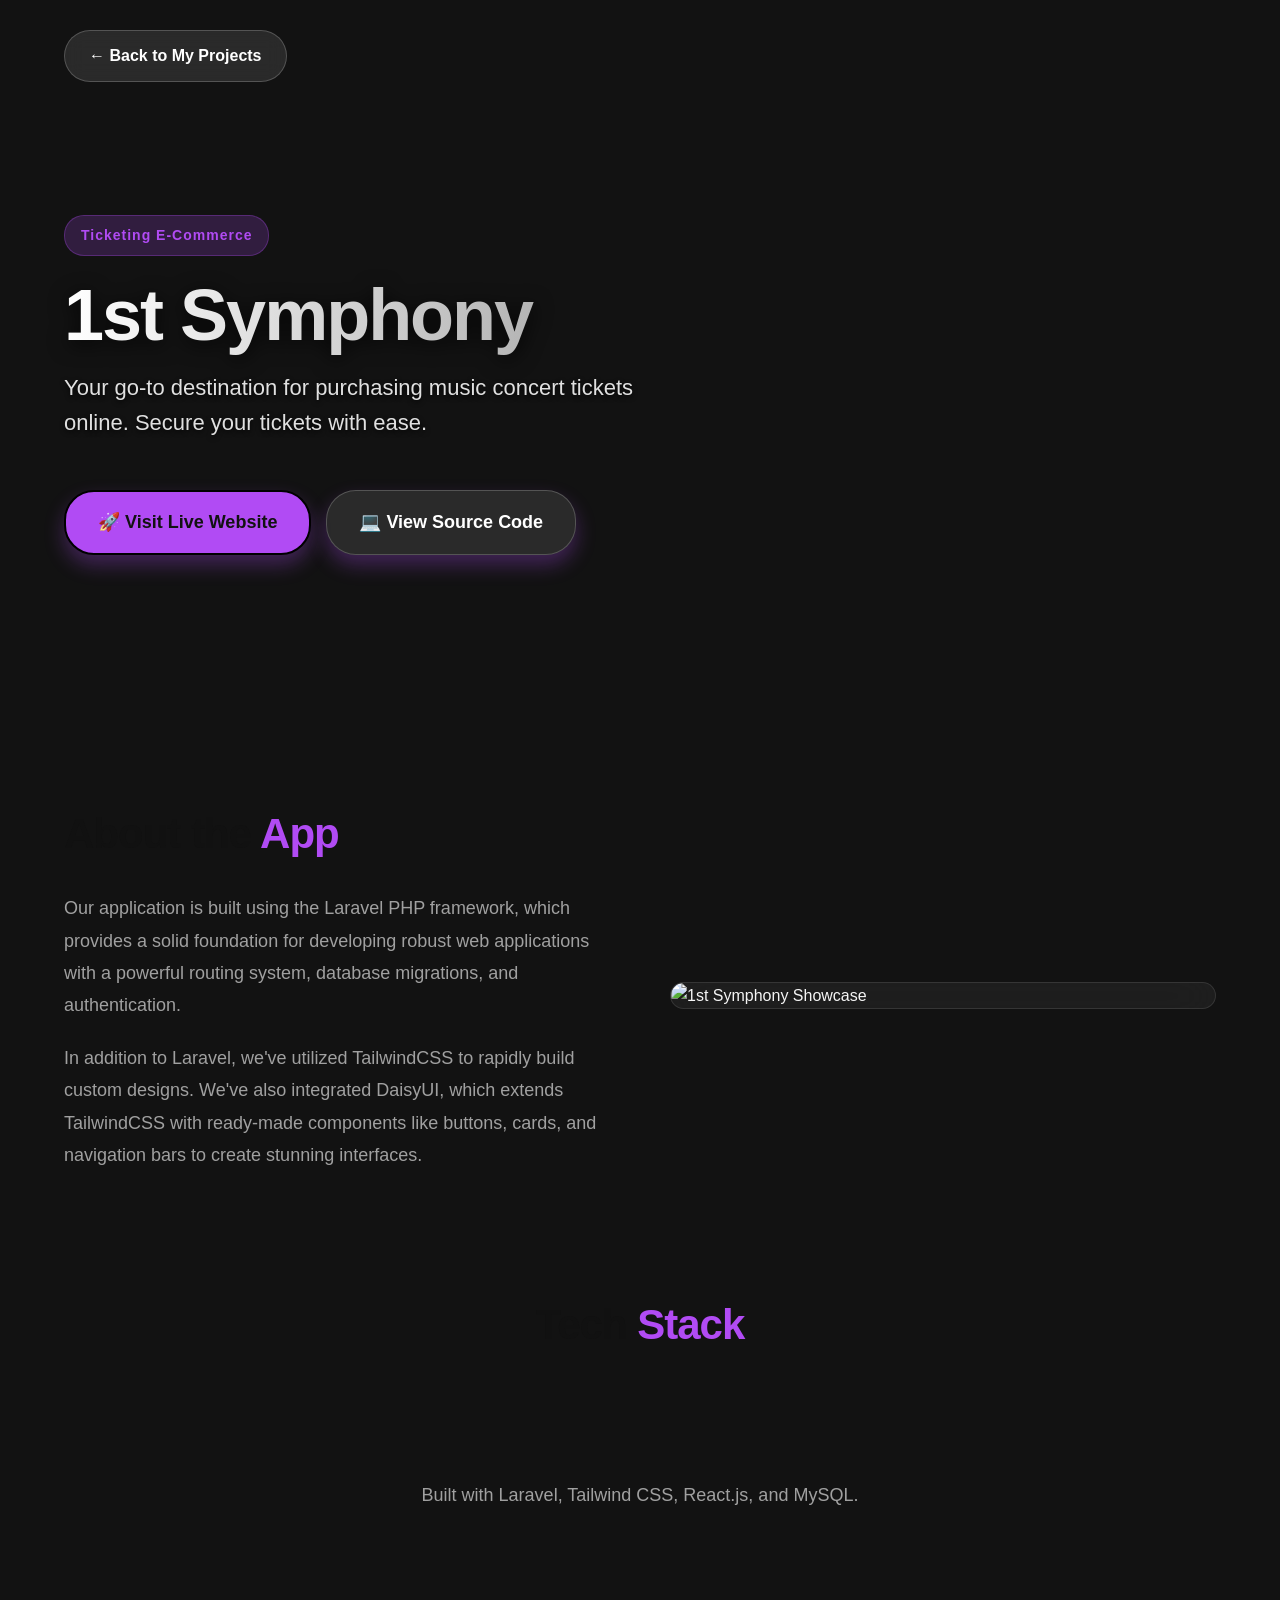
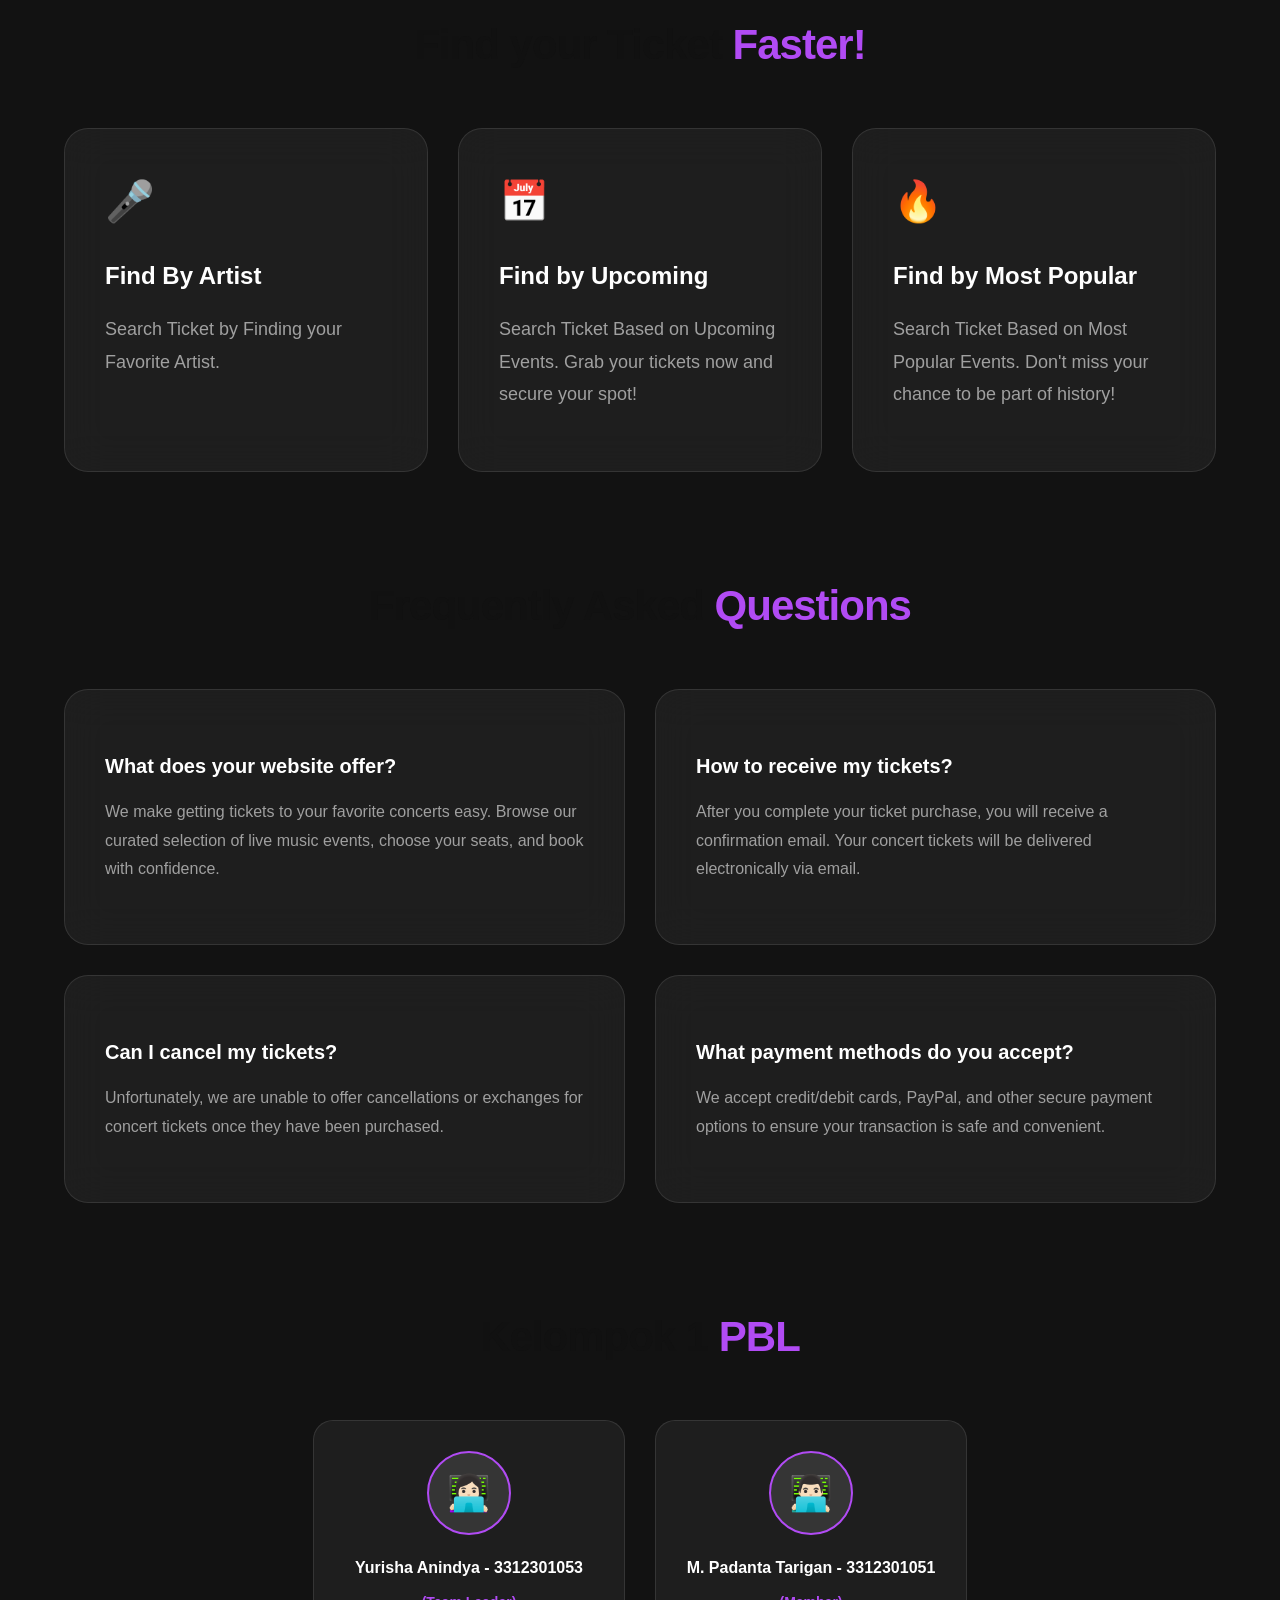
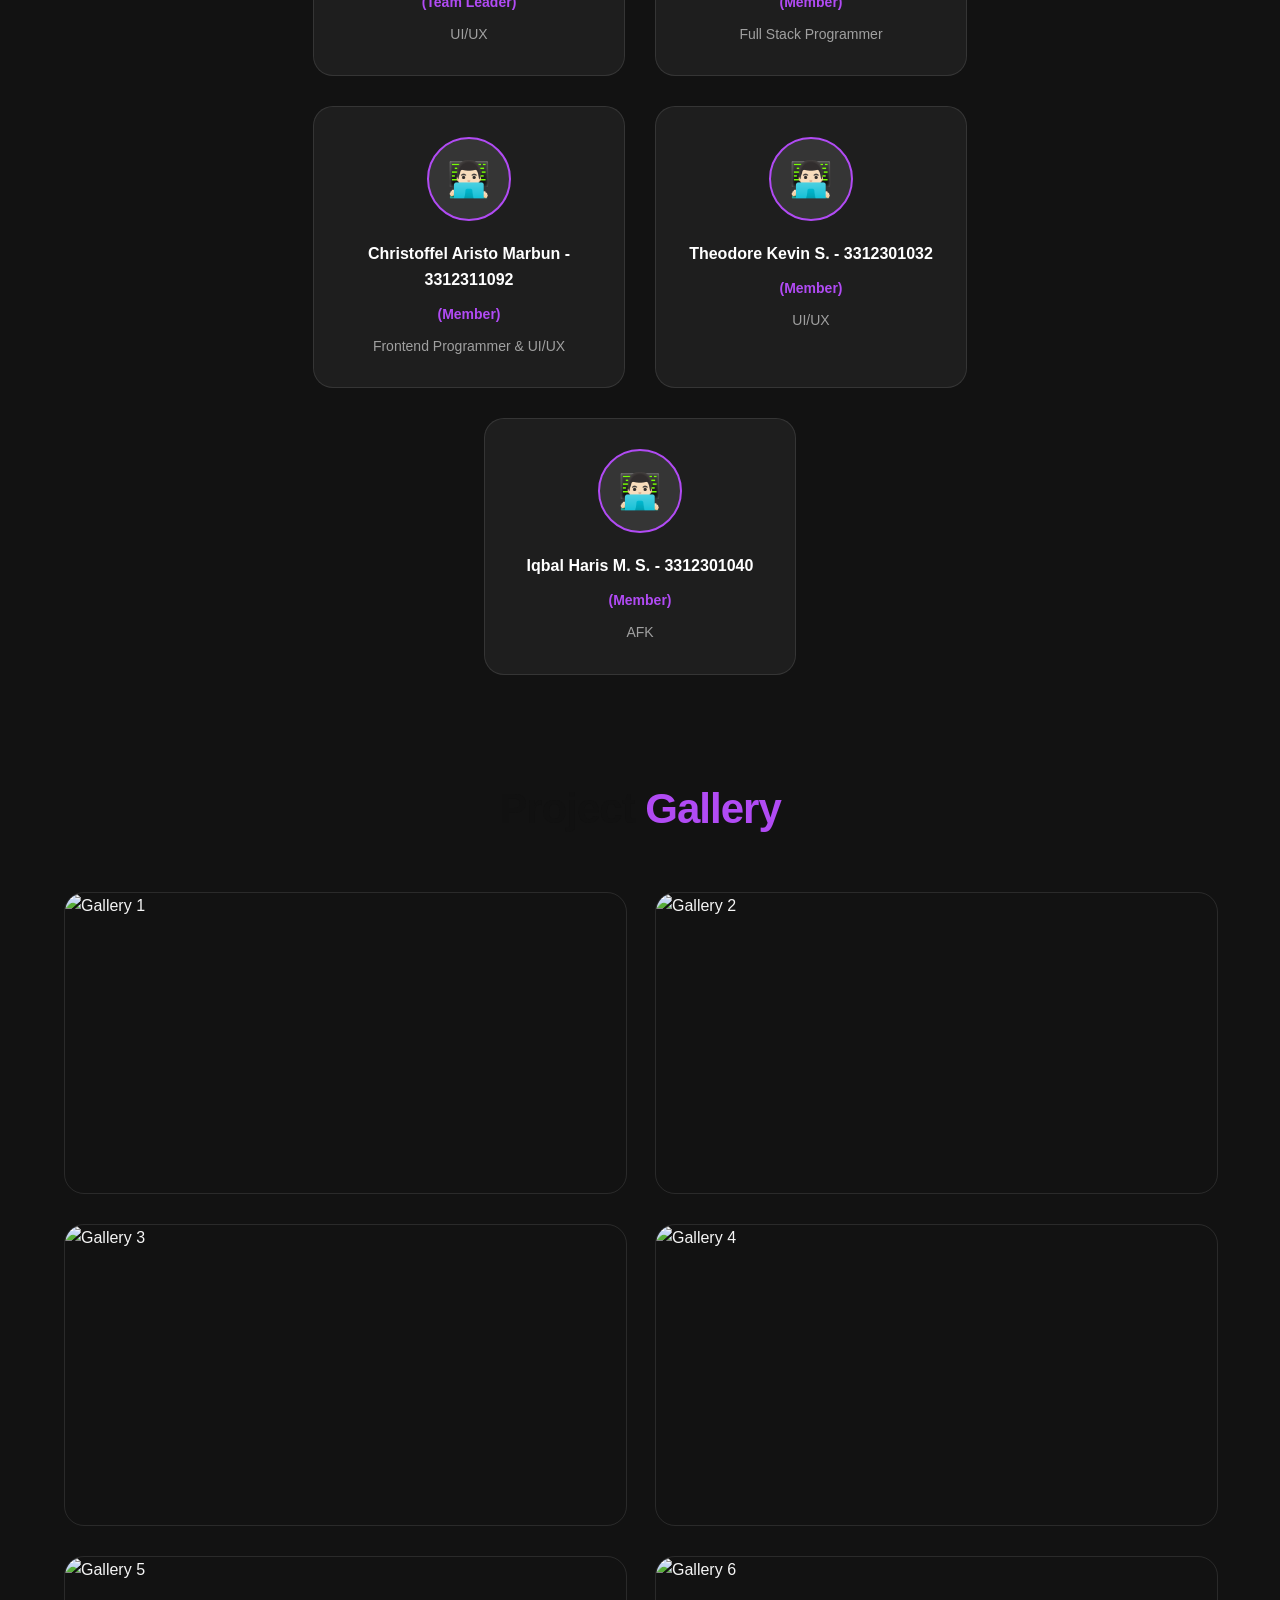
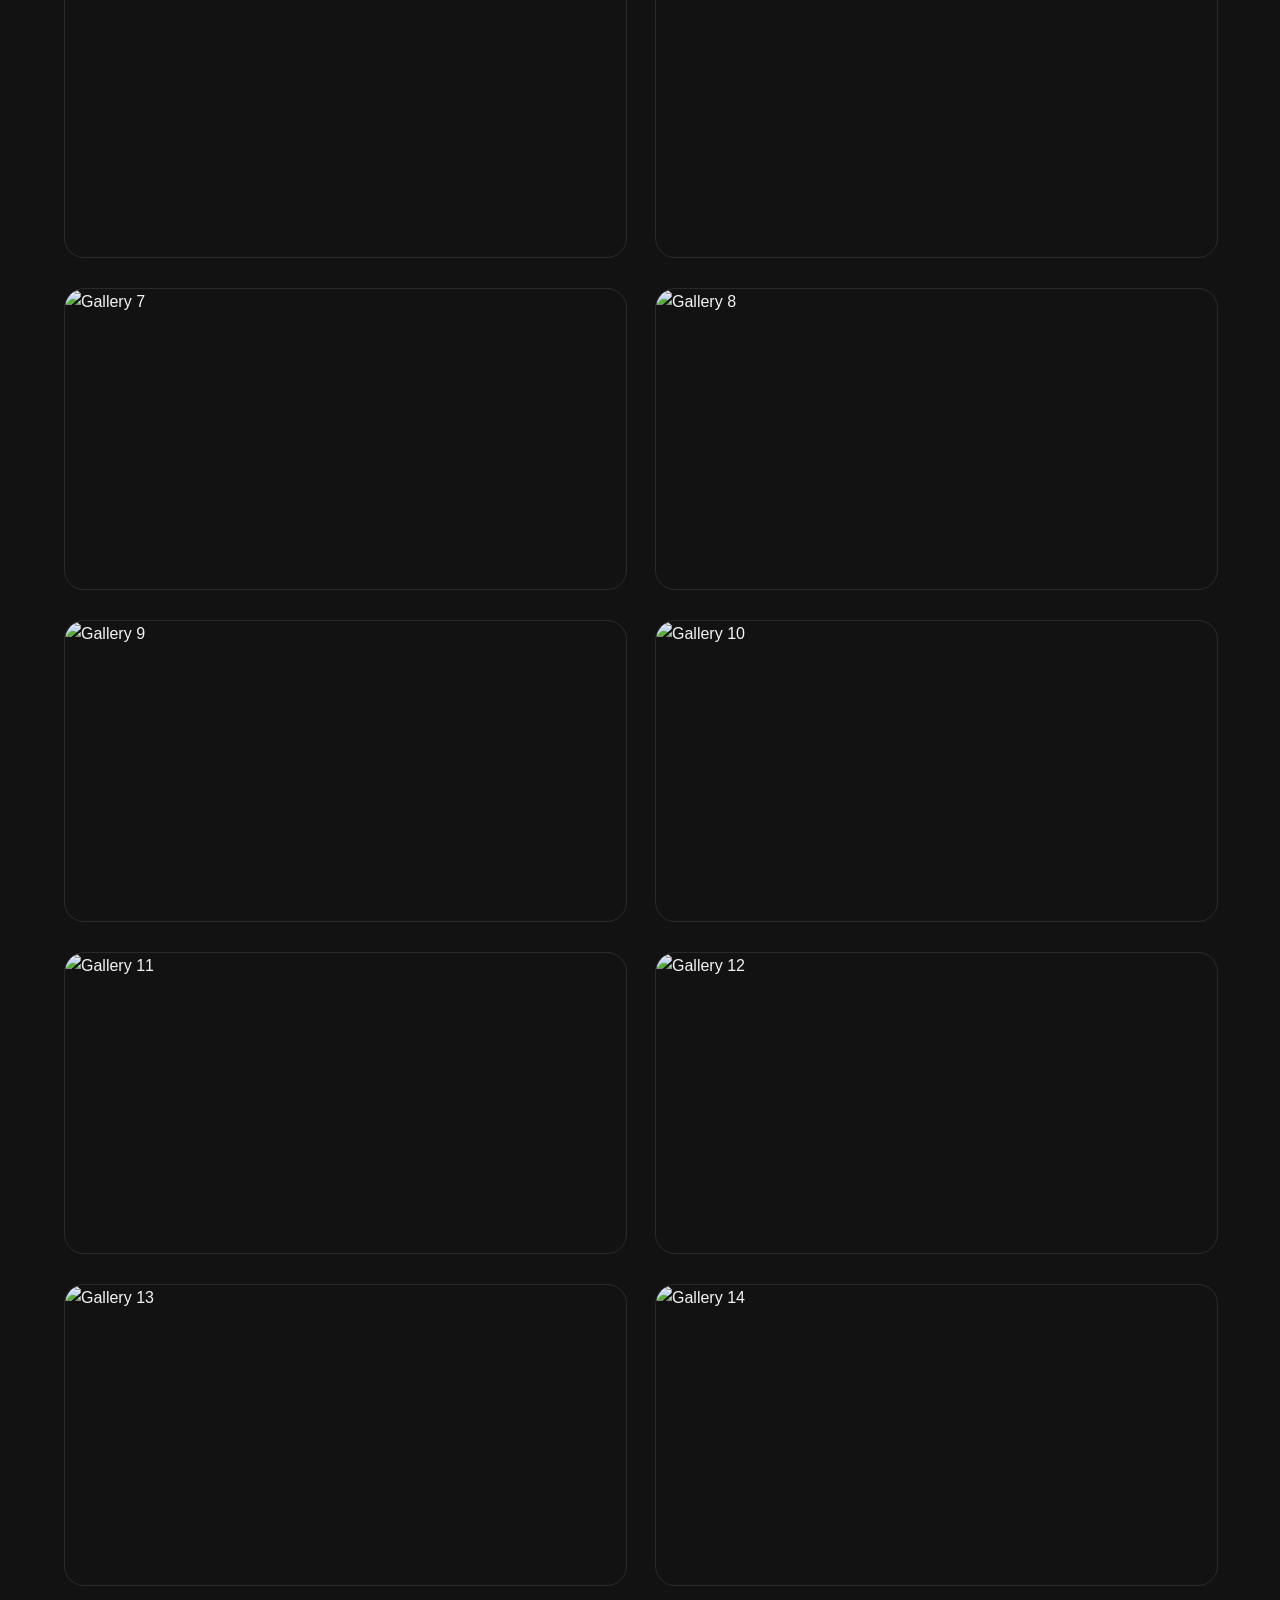
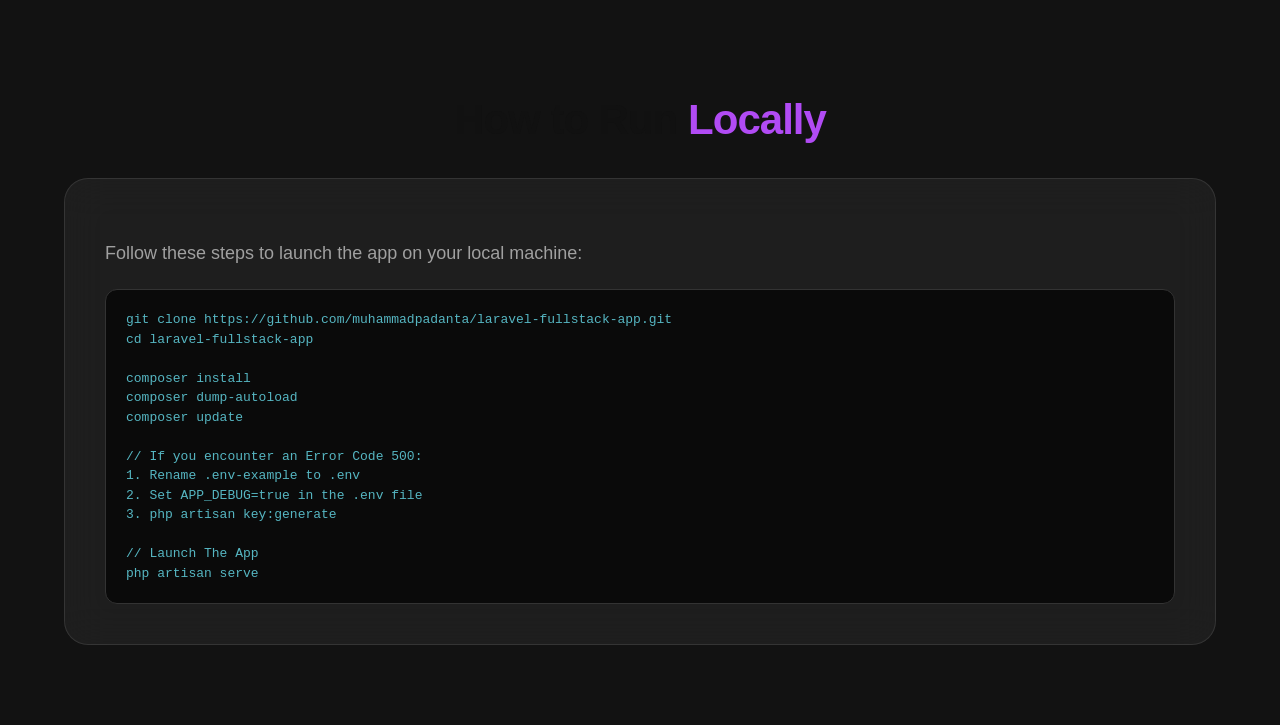
==== commit 7334c0c5: "v0.2 Project restructured. Each project already have its own html, css, and js file (separated). Inc" ====
--- a/1st_symphony.html
+++ b/1st_symphony.html
@@ -8,6 +8,7 @@
     <link href="https://fonts.cdnfonts.com/css/circular-std" rel="stylesheet">
     <!-- Devicon for Tech Stack Icons -->
     <link rel="stylesheet" href="https://cdn.jsdelivr.net/gh/devicons/devicon@v2.15.1/devicon.min.css">
+    <link rel="stylesheet" href="css/shared.css">
     <link rel="stylesheet" href="css/1st_symphony.css">
 </head>
 <body>
@@ -190,42 +191,10 @@
     </div>
 
     <!-- Reuse the same detail project script -->
-    <script src="js/o_cos.js"></script>
-    <script>
-        // Transition Loader & Entrance Animation
-        window.addEventListener('load', () => {
-            const loader = document.getElementById('page-transition');
-            const heroContent = document.querySelector('.hero-content');
-            
-            requestAnimationFrame(() => {
-                setTimeout(() => {
-                    if (loader) loader.classList.add('slide-out');
-                    setTimeout(() => {
-                        if (heroContent) heroContent.classList.add('animate-in');
-                    }, 300);
-                }, 300);
-            });
-        });
-
-        // Page Links transition
-        const links = document.querySelectorAll('a');
-        links.forEach(link => {
-            link.addEventListener('click', function(e) {
-                const targetUrl = this.getAttribute('href');
-                const targetBlank = this.getAttribute('target');
-                if (targetUrl && !targetUrl.startsWith('#') && targetBlank !== '_blank' && !targetUrl.startsWith('http')) {
-                    e.preventDefault(); 
-                    const loader = document.getElementById('page-transition');
-                    if(loader) {
-                        loader.style.display = 'flex';
-                        setTimeout(() => {
-                            loader.classList.remove('slide-out');
-                        }, 10);
-                    }
-                    setTimeout(() => { window.location.href = targetUrl; }, 800);
-                }
-            });
-        });
-    </script>
+
+    <script src="js/shared.js"></script>
+    <script src="js/1st_symphony.js"></script>
 </body>
 </html>
+
+
--- a/css/shared.css
+++ b/css/shared.css
@@ -0,0 +1,596 @@
+html {
+    scroll-behavior: smooth;
+}
+body {
+    background-color: white;
+    color: #111;
+    font-family: sans-serif;
+    margin: 0;
+    padding: 0;
+    line-height: 1.6;
+}
+.container {
+    max-width: 1000px;
+    margin: 0 auto;
+    padding: 40px 20px;
+}
+
+.hero-badge {
+    display: inline-block;
+    background: #111;
+    color: white;
+    padding: 5px 15px;
+    border-radius: 20px;
+    font-size: 14px;
+    font-weight: bold;
+    margin-bottom: 15px;
+    letter-spacing: 1px;
+}
+.hero-title {
+    font-family: 'Circular Std', sans-serif;
+    font-size: 48px;
+    font-weight: 900;
+    margin: 0 0 15px 0;
+    color: #111;
+}
+.text-body {
+    font-size: 18px;
+    color: #555;
+    margin-bottom: 25px;
+}
+
+.btn-primary {
+    display: inline-block;
+    padding: 13px 30px; /* Adjusted slightly to account for the border width */
+    font-size: 16px;
+    border-radius: 30px;
+    background: white;
+    color: black;
+    border: 2px solid black;
+    text-decoration: none;
+    font-family: 'Circular Std', sans-serif;
+    font-weight: bold;
+    transition: all 0.3s ease;
+    box-shadow: 0 10px 20px rgba(0,0,0,0.05);
+}
+.btn-primary:hover {
+    transform: translateY(-3px);
+    background: black;
+    color: white;
+    box-shadow: 0 15px 25px rgba(0,0,0,0.2);
+}
+
+.masonry-grid {
+    column-count: 2;
+    column-gap: 30px;
+}
+.masonry-grid .card {
+    break-inside: avoid;
+    margin-bottom: 30px;
+}
+
+.card {
+    background: #fff;
+    border: 1px solid #eee;
+    border-radius: 24px;
+    padding: 40px;
+    box-shadow: 0 10px 30px rgba(0,0,0,0.04);
+    transition: box-shadow 0.3s ease;
+}
+.card:hover {
+    box-shadow: 0 15px 40px rgba(0,0,0,0.08);
+}
+
+.section-title {
+    font-family: 'Circular Std', sans-serif;
+    font-size: 28px;
+    font-weight: 900;
+    margin-top: 0;
+    margin-bottom: 30px;
+    color: #111;
+}
+.section-title span {
+    color: #888;
+}
+
+.timeline-item {
+    margin-bottom: 30px;
+    padding-left: 25px;
+    border-left: 2px solid #ddd;
+    position: relative;
+}
+.timeline-item:last-child {
+    margin-bottom: 0;
+}
+.timeline-item::before {
+    content: '';
+    position: absolute;
+    left: -6px;
+    top: 0;
+    width: 10px;
+    height: 10px;
+    border-radius: 50%;
+    background: #111;
+}
+.timeline-date {
+    font-size: 14px;
+    color: #888;
+    margin-bottom: 5px;
+    font-weight: bold;
+}
+.timeline-title {
+    font-size: 18px;
+    font-weight: bold;
+    color: #111;
+    margin-bottom: 5px;
+}
+
+.skill-badge {
+    display: inline-block;
+    padding: 8px 18px;
+    margin: 5px;
+    background: #f5f5f5;
+    border: 1px solid #eee;
+    border-radius: 20px;
+    font-size: 14px;
+    color: #333;
+    transition: all 0.3s ease;
+}
+.skill-badge:hover {
+    background: #111;
+    color: white;
+    transform: translateY(-2px);
+}
+
+ul.custom-list {
+    padding-left: 20px;
+    color: #555;
+}
+ul.custom-list li {
+    margin-bottom: 10px;
+}
+
+.contact-section {
+    margin-top: 30px;
+    margin-bottom: 80px;
+    display: flex;
+    justify-content: space-between;
+    flex-wrap: wrap;
+    text-align: center;
+}
+.contact-box {
+    flex: 1 1 200px;
+    margin: 10px;
+}
+.contact-box h3 {
+    font-family: 'Circular Std', sans-serif;
+    color: #111;
+    margin-bottom: 10px;
+    font-size: 18px;
+}
+.contact-box div, .contact-box a {
+    color: #555;
+    text-decoration: none;
+    font-size: 15px;
+}
+.contact-box a {
+    color: #0066cc;
+    font-weight: bold;
+}
+.contact-box a:hover {
+    text-decoration: underline;
+}
+
+@media (max-width: 768px) {
+    /* Layout 5 Kotak (Grid 2x2 + 1 di tengah) */
+    .masonry-grid {
+        display: flex;
+        flex-wrap: wrap;
+        justify-content: center;
+        gap: 15px; /* Jarak antar kotak */
+    }
+    .masonry-grid .card {
+        width: calc(50% - 8px); /* 50% lebar layar dikurangi gap */
+        margin-bottom: 0; /* Hapus margin bawah karena sudah ada gap flex */
+        padding: 15px; /* Perkecil padding drastis agar teks muat */
+        box-sizing: border-box;
+    }
+    /* Penyesuaian Teks Kotak Agar Muat di Layar HP yang Dibagi 2 */
+    .card .section-title {
+        font-size: 18px; /* Diperkecil dari 28px */
+        margin-bottom: 15px;
+    }
+    .timeline-item {
+        padding-left: 15px;
+        margin-bottom: 15px;
+    }
+    .timeline-title {
+        font-size: 13px; /* Diperkecil dari 18px */
+        margin-bottom: 2px;
+    }
+    .timeline-date {
+        font-size: 11px;
+    }
+    .timeline-item div {
+        font-size: 11px !important; /* Untuk IPK dan detail */
+    }
+    .skill-badge {
+        font-size: 10px;
+        padding: 5px 8px;
+        margin: 2px;
+    }
+    ul.custom-list {
+        font-size: 11px;
+        padding-left: 15px;
+    }
+    ul.custom-list li {
+        margin-bottom: 8px;
+    }
+}
+
+.logo {
+    background-color: black;
+    color: white;
+    width: 60px;
+    height: 60px;
+    border-radius: 50%;
+    display: flex;
+    justify-content: center;
+    align-items: center;
+    font-family: 'Circular Std', sans-serif;
+    font-weight: bold;
+    font-size: 18px;
+    flex-shrink: 0;
+}
+
+.navbar {
+    display: flex;
+    justify-content: space-between;
+    align-items: center;
+    padding: 20px 5vw; /* Sedikit dikecilkan agar fixed navbar tidak terlalu memakan layar */
+    position: fixed; /* Diubah dari absolute ke fixed agar tetap terlihat saat di-scroll */
+    top: 0;
+    left: 0;
+    width: 100%;
+    box-sizing: border-box;
+    z-index: 1000;
+    background: rgba(255, 255, 255, 0.7); /* Transparan putih */
+    backdrop-filter: blur(12px); /* Efek blur kaca */
+    -webkit-backdrop-filter: blur(12px);
+    border-bottom: 1px solid rgba(0, 0, 0, 0.05); /* Garis batas super tipis */
+    box-shadow: 0 4px 30px rgba(0, 0, 0, 0.03); /* Bayangan lembut */
+    transition: all 0.3s ease;
+}
+
+.menu-toggle {
+    display: none;
+    flex-direction: column;
+    justify-content: space-between;
+    width: 30px;
+    height: 21px;
+    cursor: pointer;
+    z-index: 1001; /* Di atas sidebar nav-links */
+}
+
+.menu-toggle .bar {
+    width: 100%;
+    height: 3px;
+    background-color: #111;
+    border-radius: 10px;
+    transition: all 0.3s ease;
+}
+.nav-links {
+    display: flex;
+    gap: 40px;
+    align-items: center;
+}
+.nav-links a {
+    text-decoration: none;
+    color: #555;
+    font-family: 'Circular Std', sans-serif;
+    font-weight: bold;
+    font-size: 16px;
+    transition: color 0.3s ease, transform 0.3s ease;
+    position: relative;
+}
+.nav-links a::after {
+    content: '';
+    position: absolute;
+    width: 0;
+    height: 2px;
+    bottom: -5px;
+    left: 50%;
+    background-color: #000;
+    transition: all 0.3s ease;
+    transform: translateX(-50%);
+}
+.nav-links a:hover {
+    color: #000;
+    transform: translateY(-2px);
+}
+.nav-links a:hover::after {
+    width: 100%;
+}
+
+@media (max-width: 768px) {
+    .navbar {
+        padding: 15px 5vw; 
+    }
+    .logo {
+        width: 45px;
+        height: 45px;
+        font-size: 14px;
+    }
+    
+    .menu-toggle {
+        display: flex;
+    }
+    
+    .nav-links {
+        position: absolute;
+        right: 5vw;
+        top: 75px;
+        flex-direction: column;
+        background: rgba(255, 255, 255, 0.95);
+        backdrop-filter: blur(10px);
+        -webkit-backdrop-filter: blur(10px);
+        width: max-content;
+        height: auto;
+        padding: 20px 30px;
+        border-radius: 16px;
+        justify-content: flex-start;
+        align-items: center;
+        gap: 20px;
+        transition: opacity 0.3s ease, transform 0.3s ease, visibility 0.3s ease;
+        box-shadow: 0 15px 40px rgba(0,0,0,0.15);
+        z-index: 1000;
+        border: 1px solid rgba(0,0,0,0.05);
+
+        opacity: 0;
+        visibility: hidden;
+        transform: translateY(-15px);
+    }
+    
+    .nav-links.active {
+        opacity: 1;
+        visibility: visible;
+        transform: translateY(0);
+    }
+    
+    .nav-links a {
+        font-size: 15px;
+        width: auto;
+        text-align: center;
+    }
+    
+    /* Animasi icon hamburger menjadi X */
+    .menu-toggle.active .bar:nth-child(1) {
+        transform: translateY(9px) rotate(45deg);
+    }
+    .menu-toggle.active .bar:nth-child(2) {
+        opacity: 0;
+    }
+    .menu-toggle.active .bar:nth-child(3) {
+        transform: translateY(-9px) rotate(-45deg);
+    }
+}
+
+/* Footer Section */
+.footer-section {
+    background-color: #111;
+    color: white;
+    padding: 30px 0 40px 0;
+    margin-top: 60px;
+}
+.footer-container {
+    display: flex;
+    justify-content: space-between;
+    flex-wrap: wrap;
+    gap: 40px;
+    text-align: left;
+    padding: 0 20px;
+}
+.footer-col {
+    flex: 1;
+    min-width: 250px;
+}
+@media (min-width: 769px) {
+    .footer-col:nth-child(2) {
+        padding-left: 15%;
+    }
+}
+.footer-col:nth-child(3) {
+    text-align: center;
+}
+.footer-col:nth-child(3) .social-icons {
+    justify-content: center;
+}
+.footer-col h3 {
+    font-family: 'Circular Std', sans-serif;
+    color: white;
+    margin-bottom: 20px;
+    font-size: 20px;
+}
+.footer-col p {
+    color: #ccc;
+    margin-bottom: 10px;
+}
+.footer-contact p {
+    font-size: 15px;
+    color: #aaa;
+    margin-bottom: 5px;
+}
+.footer-bottom-text {
+    text-align: center; 
+    border-top: 1px solid rgba(255,255,255,0.1); 
+    margin-top: 40px; 
+    padding-top: 20px; 
+    width: 100%; 
+    color: #777; 
+    font-size: 14px; 
+    line-height: 1.4;
+}
+.footer-links {
+    list-style: none;
+    padding: 0;
+    margin: 0;
+}
+.footer-links li {
+    margin-bottom: 10px;
+}
+.footer-links a {
+    color: #aaa;
+    text-decoration: none;
+    transition: color 0.3s;
+}
+.footer-links a:hover {
+    color: white;
+}
+.social-icons {
+    display: flex;
+    gap: 15px;
+}
+.social-icons a {
+    width: 40px;
+    height: 40px;
+    background-color: #222;
+    border-radius: 50%;
+    display: flex;
+    justify-content: center;
+    align-items: center;
+    transition: transform 0.3s, background-color 0.3s;
+}
+.social-icons a:hover {
+    transform: translateY(-5px);
+    background-color: #333;
+}
+.social-icons img {
+    width: 20px;
+    height: 20px;
+}
+
+/* FOOTER MOBILE RESPONSIVE OVERRIDE */
+@media (max-width: 768px) {
+    .footer-container {
+        flex-direction: row;
+        flex-wrap: wrap; 
+        justify-content: space-between;
+        gap: 20px 5px; 
+        padding: 0 15px;
+    }
+    .footer-col {
+        min-width: 0;
+        overflow-wrap: break-word;
+        word-wrap: break-word;
+        hyphens: auto;
+    }
+    
+    /* Kolom 1 (Kiri Atas) */
+    .footer-col:nth-child(1) {
+        flex: 0 0 45%; 
+        text-align: left;
+    }
+    
+    /* Kolom 2 (Kanan Atas) */
+    .footer-col:nth-child(2) {
+        flex: 0 0 45%; 
+        text-align: right;
+    }
+    
+    /* Kolom 3 (Tengah Bawah) */
+    .footer-col:nth-child(3) {
+        flex: 0 0 100%; 
+        text-align: center;
+        margin-top: 10px;
+        border-top: 1px solid rgba(255,255,255,0.1);
+        padding-top: 20px;
+    }
+    
+    .footer-bottom-text {
+        border-top: none;
+        margin-top: 20px;
+        padding-top: 0;
+    }
+    
+    /* Daftar tautan di kolom kanan ditarik ke kanan */
+    .footer-col:nth-child(2) .footer-links {
+        display: flex;
+        flex-direction: column;
+        align-items: flex-end;
+    }
+    
+    /* Ikon sosmed di kolom bawah ditarik ke tengah */
+    .footer-col:nth-child(3) .social-icons {
+        justify-content: center;
+    }
+
+    .footer-col h3 {
+        font-size: clamp(14px, 4vw, 18px) !important;
+        margin-bottom: 10px;
+    }
+    .footer-col p, .footer-contact p {
+        font-size: clamp(12px, 3.5vw, 14px);
+        margin-bottom: 5px !important;
+    }
+    .footer-links li {
+        margin-bottom: 5px;
+    }
+    .footer-links a {
+        font-size: clamp(12px, 3.5vw, 14px);
+    }
+    .social-icons {
+        gap: 15px;
+        flex-wrap: nowrap;
+    }
+    .social-icons a {
+        width: 32px;
+        height: 32px;
+    }
+    .social-icons img {
+        width: 16px;
+        height: 16px;
+    }
+}
+
+/* =========================================
+   PAGE TRANSITION LOADER
+========================================= */
+.page-transition {
+    position: fixed;
+    top: 0;
+    left: 0;
+    width: 100vw;
+    height: 100vh;
+    background-color: #ffffff; /* Latar belakang putih agar selaras dengan tema web */
+    z-index: 999999;
+    display: flex;
+    justify-content: center;
+    align-items: center;
+    opacity: 1;
+    visibility: visible;
+    transition: opacity 0.5s ease-in-out, visibility 0.5s ease-in-out;
+}
+.page-transition.fade-out {
+    opacity: 0;
+    visibility: hidden;
+}
+.transition-logo {
+    background-color: black;
+    color: white;
+    width: 80px;
+    height: 80px;
+    border-radius: 50%;
+    display: flex;
+    justify-content: center;
+    align-items: center;
+    font-family: 'Circular Std', sans-serif;
+    font-size: 24px;
+    font-weight: bold;
+    box-shadow: 0 15px 30px rgba(0,0,0,0.15); /* Sedikit bayangan agar menonjol */
+    animation: pulse-logo 1.5s infinite;
+}
+@keyframes pulse-logo {
+    0% { transform: scale(1); opacity: 1; }
+    50% { transform: scale(1.15); opacity: 0.8; }
+    100% { transform: scale(1); opacity: 1; }
+}
